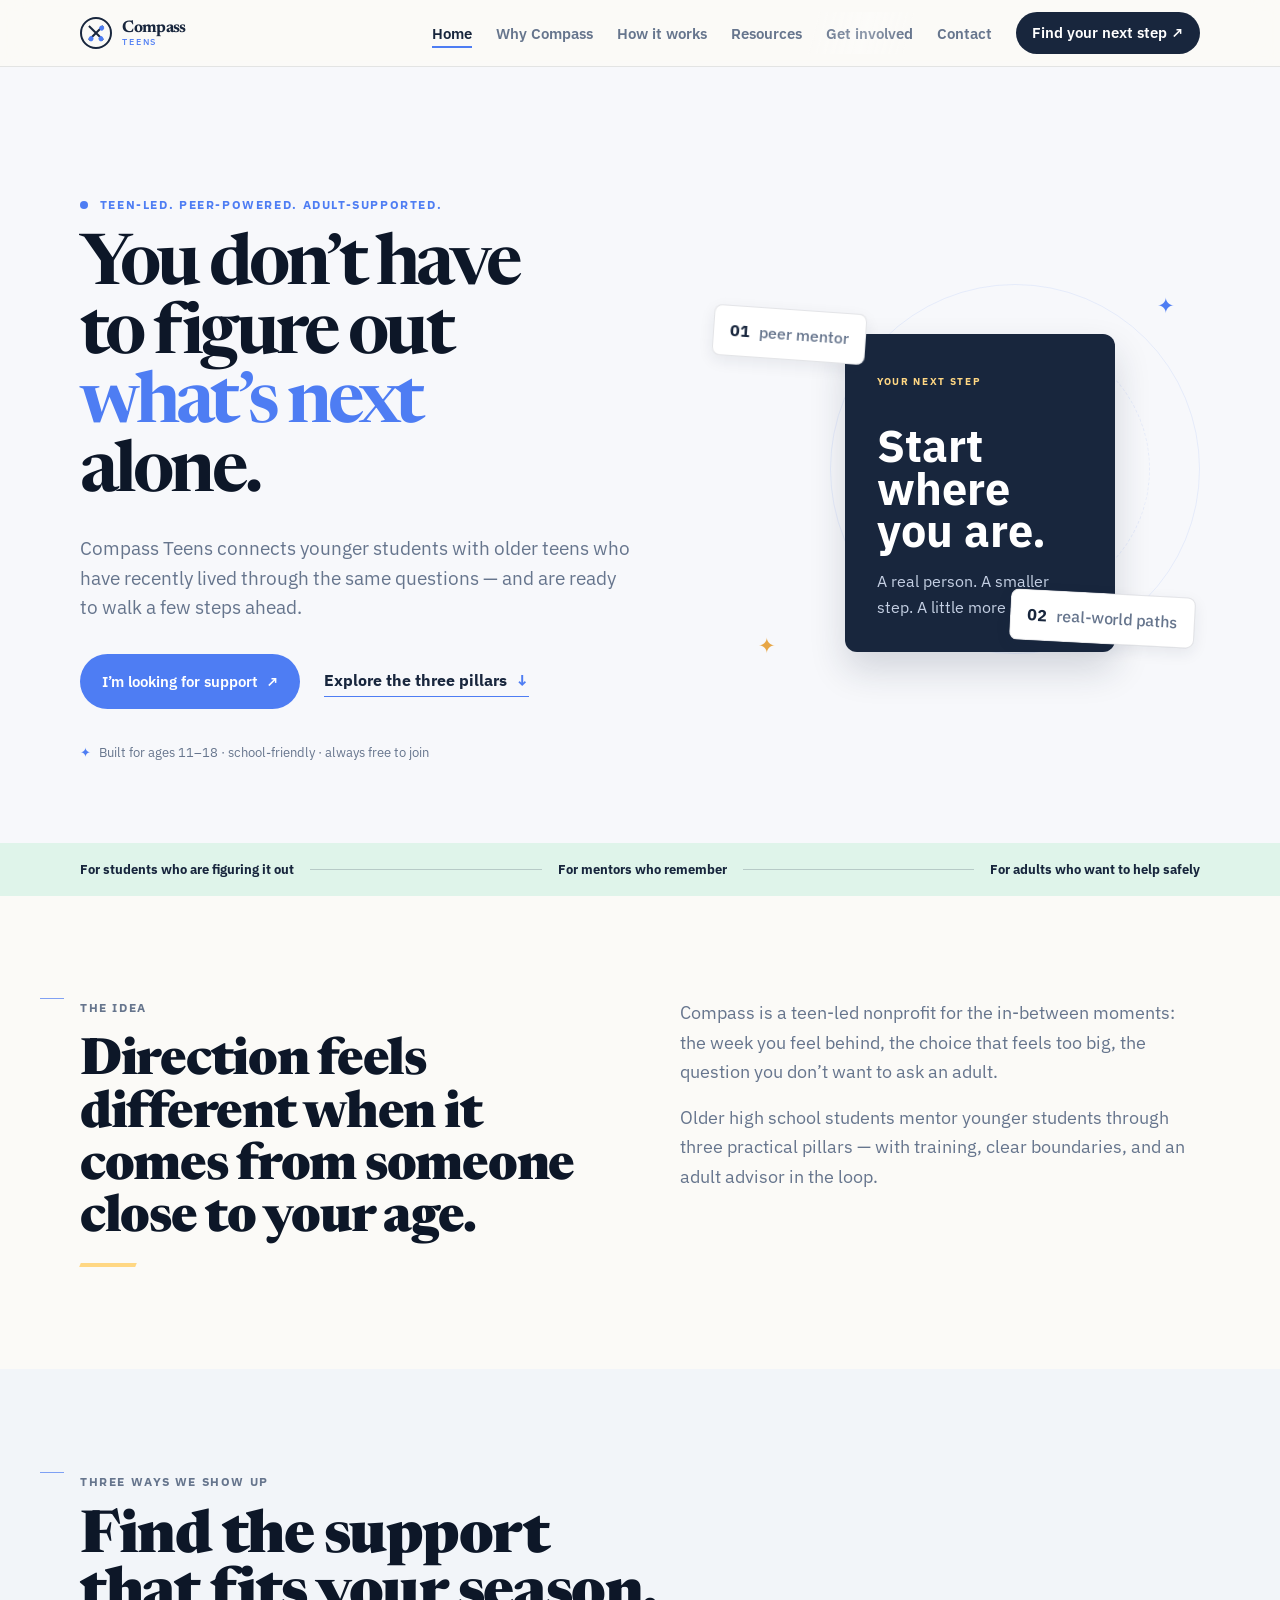
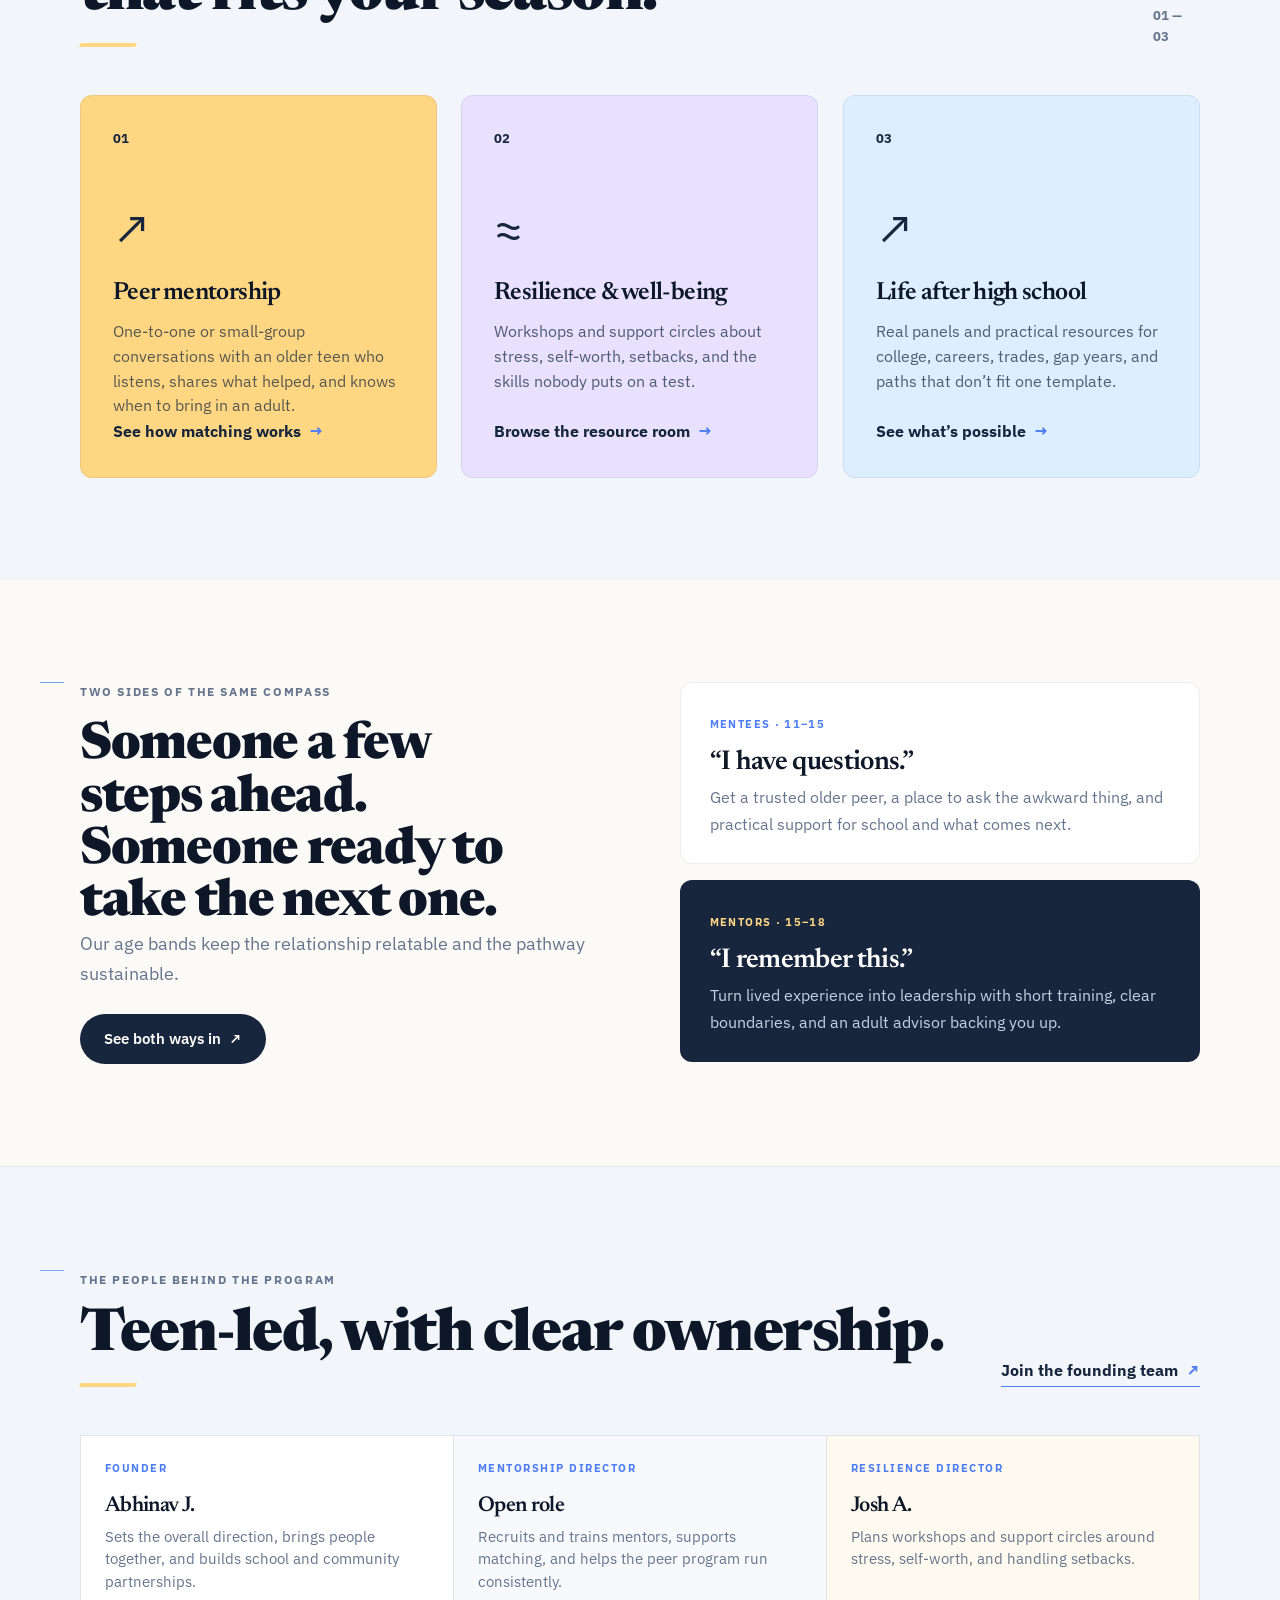
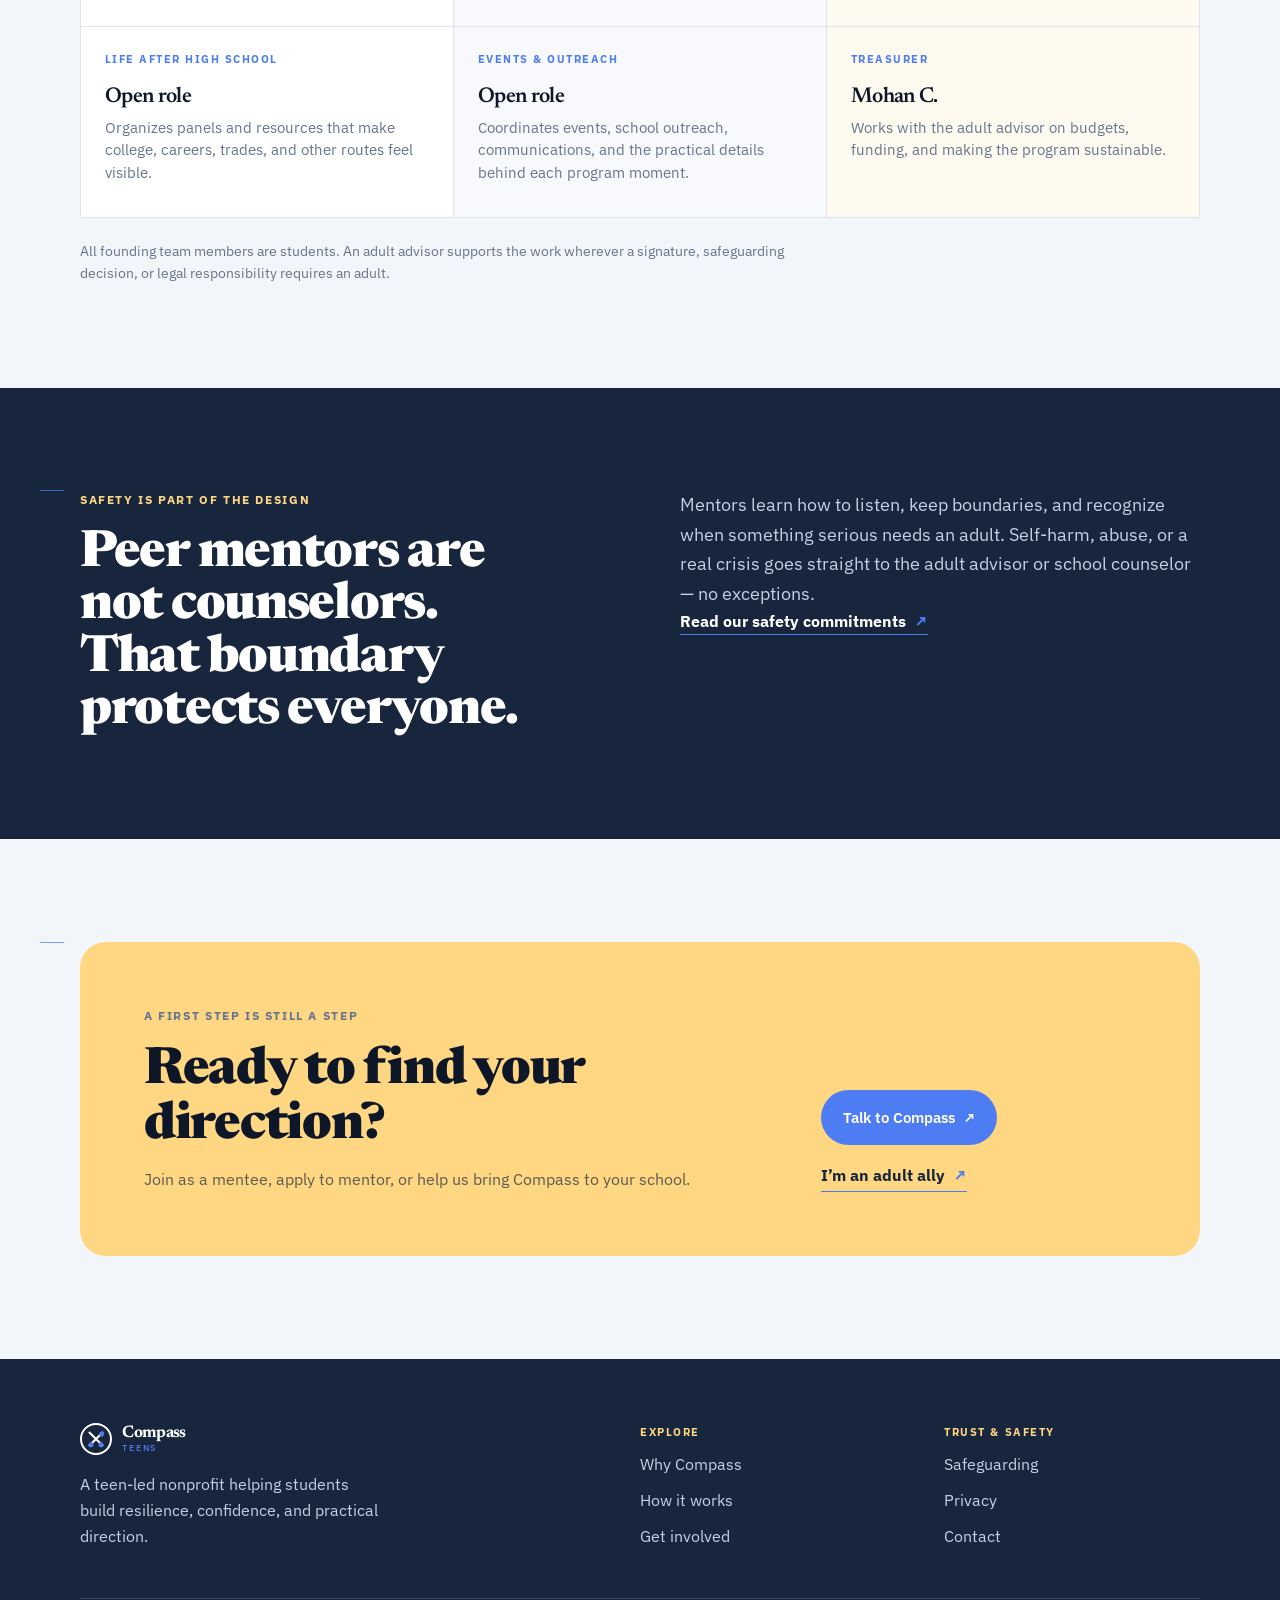
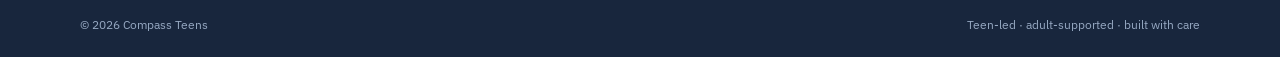
==== index.html @ c657b4f0 "Switch to editorial display typography" ====
<!doctype html>
<html lang="en">
<head>
  <meta charset="UTF-8"><meta name="viewport" content="width=device-width, initial-scale=1">
  <title>Compass Teens — find your next step</title>
  <meta name="description" content="Compass Teens connects younger students with older teen mentors for resilience, well-being, and life-after-high-school direction.">
  <link rel="icon" type="image/svg+xml" href="favicon.svg">
  <link rel="preconnect" href="https://fonts.googleapis.com"><link rel="preconnect" href="https://fonts.gstatic.com" crossorigin>
  <link href="https://fonts.googleapis.com/css2?family=Newsreader:opsz,wght@6..72,400;500;600;700&family=IBM+Plex+Sans:wght@400;500;600&display=swap" rel="stylesheet">
  <link rel="stylesheet" href="css/styles.css"><script>document.documentElement.classList.add('js');</script>
</head>
<body class="compass-site">
  <a class="skip-link" href="#main">Skip to content</a>
  <header class="site-header"><div class="container header-inner">
    <a class="logo compass-logo" href="index.html" aria-label="Compass Teens home"><span class="compass-mark" aria-hidden="true"><span></span><span></span><span></span></span><span>Compass <small>TEENS</small></span></a>
    <button class="nav-toggle" aria-label="Open menu" aria-expanded="false"><span></span><span></span><span></span></button>
    <nav class="site-nav" id="site-navigation" aria-label="Primary navigation"><ul><li><a class="active" aria-current="page" href="index.html">Home</a></li><li><a href="about.html">Why Compass</a></li><li><a href="how-it-works.html">How it works</a></li><li><a href="resources.html">Resources</a></li><li><a href="get-involved.html">Get involved</a></li><li><a href="contact.html">Contact</a></li><li><a class="nav-pill" href="contact.html?type=teen">Find your next step <span aria-hidden="true">↗</span></a></li></ul></nav>
  </div></header>
  <main id="main">
    <section class="compass-hero"><div class="container compass-hero-grid"><div class="hero-copy"><p class="eyebrow"><span class="eyebrow-dot"></span> Teen-led. Peer-powered. Adult-supported.</p><h1>You don’t have to figure out <em>what’s next</em> alone.</h1><p class="hero-lede">Compass Teens connects younger students with older teens who have recently lived through the same questions — and are ready to walk a few steps ahead.</p><div class="hero-actions"><a class="btn btn-compass" href="contact.html?type=teen">I’m looking for support <span>↗</span></a><a class="text-link" href="#programs">Explore the three pillars <span>↓</span></a></div><div class="hero-note"><span class="mini-lock" aria-hidden="true">✦</span> Built for ages 11–18 · school-friendly · always free to join</div></div><div class="compass-visual" aria-label="Compass Teens program overview"><div class="orbit orbit-one"></div><div class="orbit orbit-two"></div><div class="compass-card compass-card-main"><span class="card-kicker">YOUR NEXT STEP</span><strong>Start where<br>you are.</strong><p>A real person. A smaller step. A little more direction.</p><span class="card-arrow">↗</span></div><div class="compass-chip chip-top">01 <span>peer mentor</span></div><div class="compass-chip chip-bottom">02 <span>real-world paths</span></div><div class="visual-spark spark-a">✦</div><div class="visual-spark spark-b">✦</div></div></div></section>
    <section class="trust-strip"><div class="container trust-inner"><span>For students who are figuring it out</span><span class="trust-line"></span><span>For mentors who remember</span><span class="trust-line"></span><span>For adults who want to help safely</span></div></section>
    <section class="section compass-intro"><div class="container intro-grid"><div><p class="eyebrow muted">The idea</p><h2>Direction feels different when it comes from someone close to your age.</h2></div><div><p>Compass is a teen-led nonprofit for the in-between moments: the week you feel behind, the choice that feels too big, the question you don’t want to ask an adult.</p><p>Older high school students mentor younger students through three practical pillars — with training, clear boundaries, and an adult advisor in the loop.</p></div></div></section>
    <section class="section programs-section" id="programs"><div class="container"><div class="section-heading"><div><p class="eyebrow muted">Three ways we show up</p><h2>Find the support that fits your season.</h2></div><span class="section-index">01 — 03</span></div><div class="program-grid"><article class="program-card program-sun"><span class="program-number">01</span><div class="program-icon">↗</div><h3>Peer mentorship</h3><p>One-to-one or small-group conversations with an older teen who listens, shares what helped, and knows when to bring in an adult.</p><a href="how-it-works.html#mentorship">See how matching works <span>→</span></a></article><article class="program-card program-lilac"><span class="program-number">02</span><div class="program-icon">≈</div><h3>Resilience &amp; well-being</h3><p>Workshops and support circles about stress, self-worth, setbacks, and the skills nobody puts on a test.</p><a href="resources.html">Browse the resource room <span>→</span></a></article><article class="program-card program-sky"><span class="program-number">03</span><div class="program-icon">↗</div><h3>Life after high school</h3><p>Real panels and practical resources for college, careers, trades, gap years, and paths that don’t fit one template.</p><a href="how-it-works.html#future">See what’s possible <span>→</span></a></article></div></div></section>
    <section class="section age-section"><div class="container age-grid"><div class="age-copy"><p class="eyebrow muted">Two sides of the same compass</p><h2>Someone a few steps ahead. Someone ready to take the next one.</h2><p>Our age bands keep the relationship relatable and the pathway sustainable.</p><a class="btn btn-dark" href="get-involved.html">See both ways in <span>↗</span></a></div><div class="age-cards"><article class="age-card"><span class="age-label">MENTEES · 11–15</span><h3>“I have questions.”</h3><p>Get a trusted older peer, a place to ask the awkward thing, and practical support for school and what comes next.</p></article><article class="age-card mentor-card"><span class="age-label">MENTORS · 15–18</span><h3>“I remember this.”</h3><p>Turn lived experience into leadership with short training, clear boundaries, and an adult advisor backing you up.</p></article></div></div></section>
    <section class="section team-section" id="team"><div class="container"><div class="section-heading"><div><p class="eyebrow muted">The people behind the program</p><h2>Teen-led, with clear ownership.</h2></div><a class="text-link" href="get-involved.html">Join the founding team <span>↗</span></a></div><div class="team-grid"><article class="team-card"><span class="team-role">FOUNDER</span><h3>Abhinav J.</h3><p>Sets the overall direction, brings people together, and builds school and community partnerships.</p></article><article class="team-card"><span class="team-role">MENTORSHIP DIRECTOR</span><h3>Open role</h3><p>Recruits and trains mentors, supports matching, and helps the peer program run consistently.</p></article><article class="team-card"><span class="team-role">RESILIENCE DIRECTOR</span><h3>Josh A.</h3><p>Plans workshops and support circles around stress, self-worth, and handling setbacks.</p></article><article class="team-card"><span class="team-role">LIFE AFTER HIGH SCHOOL</span><h3>Open role</h3><p>Organizes panels and resources that make college, careers, trades, and other routes feel visible.</p></article><article class="team-card"><span class="team-role">EVENTS &amp; OUTREACH</span><h3>Open role</h3><p>Coordinates events, school outreach, communications, and the practical details behind each program moment.</p></article><article class="team-card"><span class="team-role">TREASURER</span><h3>Mohan C.</h3><p>Works with the adult advisor on budgets, funding, and making the program sustainable.</p></article></div><p class="team-note">All founding team members are students. An adult advisor supports the work wherever a signature, safeguarding decision, or legal responsibility requires an adult.</p></div></section>
    <section class="section safety-section"><div class="container safety-grid"><div><p class="eyebrow">Safety is part of the design</p><h2>Peer mentors are not counselors. That boundary protects everyone.</h2></div><div><p>Mentors learn how to listen, keep boundaries, and recognize when something serious needs an adult. Self-harm, abuse, or a real crisis goes straight to the adult advisor or school counselor — no exceptions.</p><a class="text-link light" href="safeguarding.html">Read our safety commitments <span>↗</span></a></div></div></section>
    <section class="section cta-section"><div class="container cta-card"><div><p class="eyebrow muted">A first step is still a step</p><h2>Ready to find your direction?</h2><p>Join as a mentee, apply to mentor, or help us bring Compass to your school.</p></div><div class="cta-actions"><a class="btn btn-compass" href="contact.html?type=teen">Talk to Compass <span>↗</span></a><a class="text-link" href="contact.html?type=educator">I’m an adult ally <span>↗</span></a></div></div></section>
  </main>
  <footer class="site-footer compass-footer"><div class="container footer-grid"><div><a class="logo compass-logo" href="index.html"><span class="compass-mark" aria-hidden="true"><span></span><span></span><span></span></span><span>Compass <small>TEENS</small></span></a><p class="footer-blurb">A teen-led nonprofit helping students build resilience, confidence, and practical direction.</p></div><div><p class="footer-label">Explore</p><a href="about.html">Why Compass</a><a href="how-it-works.html">How it works</a><a href="get-involved.html">Get involved</a></div><div><p class="footer-label">Trust &amp; safety</p><a href="safeguarding.html">Safeguarding</a><a href="privacy.html">Privacy</a><a href="contact.html">Contact</a></div></div><div class="container footer-bottom"><span>© <span id="year">2026</span> Compass Teens</span><span>Teen-led · adult-supported · built with care</span></div></footer>
  <script src="js/main.js"></script><script src="js/motion.js"></script>
</body></html>
---- css/styles.css ----
:root {
  --ink: #0d1728;
  --ink-2: #142338;
  --paper: #fafaf6;
  --white: #ffffff;
  --line: #dde2e6;
  --line-dark: rgba(255, 255, 255, 0.14);
  --gold: #e9a820;
  --gold-deep: #996a00;
  --blue-slate: #33507a;
  --muted: #55617a;
  --muted-light: #a7b3c7;
  --green: #1e7a46;
  --red-light: #ff9d8a;
  --shadow-soft: 0 18px 42px rgba(13, 23, 40, 0.10);
  --shadow-deep: 0 28px 70px rgba(13, 23, 40, 0.18);
  --font-display: "Newsreader", Georgia, serif;
  --font-body: "IBM Plex Sans", -apple-system, "Segoe UI", sans-serif;
  --font-mono: "IBM Plex Mono", ui-monospace, monospace;
}

* {
  margin: 0;
  padding: 0;
  box-sizing: border-box;
}

html {
  scroll-behavior: smooth;
}

body {
  font-family: var(--font-body);
  color: var(--ink);
  background: var(--paper);
  line-height: 1.65;
  font-size: 1rem;
}

::selection {
  background: var(--gold);
  color: var(--ink);
}

a {
  color: inherit;
}

a:focus-visible,
button:focus-visible,
input:focus-visible,
select:focus-visible,
textarea:focus-visible,
summary:focus-visible {
  outline: 2px solid var(--gold);
  outline-offset: 2px;
}

h1,
h2,
h3 {
  font-family: var(--font-display);
  color: var(--ink);
  font-weight: 800;
  font-stretch: 115%;
  line-height: 1.08;
  letter-spacing: -0.01em;
}

h1 {
  font-size: clamp(2.4rem, 6vw, 3.9rem);
}

h2 {
  font-size: clamp(1.55rem, 3.4vw, 2.15rem);
}

h3 {
  font-size: 1.12rem;
}

p {
  color: var(--muted);
}

.container {
  width: min(1080px, 100% - 2.5rem);
  margin-inline: auto;
}

.section {
  padding: 4rem 0;
}

.band-ink {
  background: var(--ink);
}

.band-ink h2,
.band-ink h3 {
  color: var(--paper);
}

.band-ink p {
  color: var(--muted-light);
}

.label {
  display: block;
  font-family: var(--font-display);
  font-weight: 700;
  font-stretch: 115%;
  font-size: 0.72rem;
  letter-spacing: 0.16em;
  text-transform: uppercase;
  color: var(--gold-deep);
  margin-bottom: 1rem;
}

.band-ink .label {
  color: var(--gold);
}

.btn {
  display: inline-flex;
  align-items: center;
  justify-content: center;
  gap: 0.5rem;
  font-family: var(--font-body);
  font-weight: 600;
  font-size: 0.95rem;
  padding: 0.78rem 1.5rem;
  border-radius: 2px;
  border: 1.5px solid transparent;
  cursor: pointer;
  text-decoration: none;
  transition: background 0.15s ease, color 0.15s ease, border-color 0.15s ease;
}

.btn:hover {
  text-decoration: none;
}

.btn-primary {
  background: var(--gold);
  color: var(--ink);
}

.btn-primary:hover {
  background: #f5b83c;
}

.btn-primary svg {
  width: 16px;
  height: 16px;
}

.btn-outline {
  border-color: var(--ink);
  color: var(--ink);
}

.btn-outline:hover {
  background: var(--ink);
  color: var(--paper);
}

.btn-outline-light {
  border-color: rgba(255, 255, 255, 0.55);
  color: var(--paper);
}

.btn-outline-light:hover {
  background: var(--paper);
  color: var(--ink);
  border-color: var(--paper);
}

.link-arrow {
  display: inline-flex;
  align-items: center;
  gap: 0.45rem;
  font-weight: 600;
  color: var(--ink);
  text-decoration: none;
  border-bottom: 1.5px solid var(--gold);
  padding-bottom: 2px;
}

.link-arrow svg {
  width: 16px;
  height: 16px;
  transition: transform 0.15s ease;
}

.link-arrow:hover {
  color: var(--gold-deep);
}

.link-arrow:hover svg {
  transform: translateX(3px);
}

.band-ink .link-arrow,
.hero .link-arrow {
  color: var(--paper);
  border-bottom-color: var(--gold);
}

.band-ink .link-arrow:hover,
.hero .link-arrow:hover {
  color: var(--gold);
}

.site-header {
  position: sticky;
  top: 0;
  z-index: 50;
  background: var(--ink);
  border-top: 3px solid var(--gold);
}

.header-inner {
  display: flex;
  align-items: center;
  justify-content: space-between;
  gap: 1rem;
  padding: 0.85rem 0;
}

.logo {
  display: flex;
  align-items: center;
  gap: 0.55rem;
  font-family: var(--font-display);
  font-weight: 700;
  font-stretch: 110%;
  font-size: 0.98rem;
  line-height: 1.1;
  color: var(--paper);
  text-decoration: none;
}

.logo small {
  display: block;
  font-family: var(--font-body);
  font-weight: 500;
  font-size: 0.64rem;
  letter-spacing: 0.18em;
  text-transform: uppercase;
  color: var(--muted-light);
}

.logo-mark {
  width: 32px;
  height: 32px;
  flex-shrink: 0;
  background: var(--gold);
  display: grid;
  place-items: center;
  color: var(--ink);
}

.logo-mark svg {
  width: 16px;
  height: 16px;
}

.nav-toggle {
  display: inline-flex;
  flex-direction: column;
  gap: 5px;
  background: none;
  border: none;
  padding: 0.5rem;
  cursor: pointer;
}

.nav-toggle span {
  width: 22px;
  height: 2px;
  background: var(--paper);
  transition: transform 0.2s ease, opacity 0.2s ease;
}

.nav-toggle.open span:nth-child(1) {
  transform: translateY(7px) rotate(45deg);
}

.nav-toggle.open span:nth-child(2) {
  opacity: 0;
}

.nav-toggle.open span:nth-child(3) {
  transform: translateY(-7px) rotate(-45deg);
}

.site-nav {
  display: none;
}

.site-nav.open {
  display: block;
  position: absolute;
  top: 100%;
  left: 0;
  right: 0;
  background: var(--ink);
  border-bottom: 1px solid var(--line-dark);
  padding: 0.5rem 1.25rem 1.25rem;
}

.site-nav.open ul {
  list-style: none;
  display: flex;
  flex-direction: column;
}

.site-nav.open a:not(.btn) {
  display: block;
  padding: 0.75rem 0.25rem;
  font-weight: 500;
  color: var(--paper);
  border-bottom: 1px solid var(--line-dark);
}

.site-nav.open .nav-cta {
  padding-top: 1rem;
}

.hero {
  background: var(--ink);
  padding: 4.25rem 0 4.5rem;
}

.hero h1 {
  color: var(--paper);
  max-width: 720px;
}

.hero h1 em {
  font-style: normal;
  color: var(--gold);
}

.hero-grid {
  display: grid;
  gap: 3rem;
  align-items: center;
}

.hero-sub {
  color: var(--muted-light);
  font-size: 1.1rem;
  margin: 1.4rem 0 2rem;
  max-width: 480px;
}

.hero-actions {
  display: flex;
  flex-wrap: wrap;
  align-items: center;
  gap: 1.25rem 1.75rem;
}

.tracker {
  background: var(--ink-2);
  border: 1px solid var(--line-dark);
  border-top: 3px solid var(--gold);
  padding: 1.5rem 1.5rem 1.25rem;
  max-width: 430px;
}

.tracker-head {
  display: flex;
  justify-content: space-between;
  gap: 1rem;
  align-items: baseline;
  border-bottom: 1px solid var(--line-dark);
  padding-bottom: 0.9rem;
  margin-bottom: 0.4rem;
}

.tracker-title {
  font-family: var(--font-display);
  font-weight: 700;
  font-stretch: 115%;
  font-size: 0.8rem;
  letter-spacing: 0.12em;
  text-transform: uppercase;
  color: var(--gold);
}

.tracker-name {
  font-family: var(--font-body);
  font-weight: 500;
  font-size: 0.82rem;
  color: var(--muted-light);
}

.trow {
  display: flex;
  align-items: flex-start;
  gap: 0.9rem;
  padding: 0.55rem 0;
}

.tbox {
  flex-shrink: 0;
  width: 32px;
  height: 32px;
  border: 1.5px solid rgba(255, 255, 255, 0.35);
  display: grid;
  place-items: center;
  font-family: var(--font-body);
  font-size: 0.78rem;
  font-weight: 600;
  color: var(--muted-light);
}

.tbox.done {
  background: var(--gold);
  border-color: var(--gold);
  color: var(--ink);
}

.tnow {
  border-color: var(--gold);
  color: var(--gold);
}

.tnote {
  font-size: 0.92rem;
  color: var(--paper);
  padding-top: 0.25rem;
}

.tnote small {
  display: block;
  font-size: 0.78rem;
  color: var(--muted-light);
}

.tracker-foot {
  display: flex;
  justify-content: space-between;
  gap: 1rem;
  border-top: 1px solid var(--line-dark);
  margin-top: 0.6rem;
  padding-top: 0.9rem;
  font-family: var(--font-body);
  font-size: 0.7rem;
  letter-spacing: 0.1em;
  text-transform: uppercase;
  color: var(--muted-light);
}

.tracker-foot b {
  color: var(--gold);
  font-weight: 600;
}

.page-hero {
  padding: 4rem 0;
  border-bottom: 1px solid var(--line);
}

.page-hero-inner {
  max-width: 720px;
}

.page-hero h1 {
  font-size: clamp(2.3rem, 5.5vw, 3.4rem);
}

.page-hero p {
  margin-top: 1.1rem;
  font-size: 1.08rem;
  max-width: 580px;
}

.statement {
  font-family: var(--font-display);
  font-size: clamp(1.4rem, 3.2vw, 2rem);
  font-weight: 700;
  font-stretch: 110%;
  line-height: 1.35;
  max-width: 880px;
  color: var(--ink);
}

.statement em {
  font-style: normal;
  background: linear-gradient(transparent 58%, rgba(233, 168, 32, 0.45) 0);
}

.split {
  display: grid;
  gap: 1rem 3.5rem;
  margin-top: 2.5rem;
}

.split > div p + p {
  margin-top: 1rem;
}

.service-row {
  display: grid;
  gap: 0.35rem 1.75rem;
  padding: 1.7rem 0;
  border-top: 1px solid var(--line);
}

.service-row:last-child {
  border-bottom: 1px solid var(--line);
}

h1,
h2,
h3 {
  font-family: var(--font-display);
}

h3 {
  font-family: var(--font-body);
  font-weight: 600;
  font-stretch: normal;
  letter-spacing: 0;
  font-size: 1.1rem;
}

.service-num {
  font-family: var(--font-display);
  font-weight: 800;
  font-stretch: 120%;
  color: var(--gold-deep);
  font-size: 1rem;
}

.service-row p {
  font-size: 0.97rem;
  max-width: 60ch;
}

.dd {
  display: grid;
  gap: 2.5rem;
}

.dd-col ul {
  list-style: none;
  margin-top: 0.9rem;
}

.dd-col li {
  position: relative;
  padding-left: 1.6rem;
  margin: 0.65rem 0;
  font-size: 0.98rem;
  color: var(--paper);
}

.dd-col li::before {
  position: absolute;
  left: 0;
  font-family: var(--font-body);
  font-weight: 600;
}

.dd-do li::before {
  content: "+";
  color: var(--gold);
}

.dd-dont li::before {
  content: "\2013";
  color: var(--red-light);
}

.trail {
  list-style: none;
  max-width: 660px;
  position: relative;
  padding-left: 0.25rem;
}

.trail::before {
  content: "";
  position: absolute;
  left: 22px;
  top: 23px;
  bottom: 46px;
  width: 2px;
  background: var(--line);
}

.rail-fill {
  position: absolute;
  left: 22px;
  top: 23px;
  bottom: 46px;
  width: 2px;
  background: var(--gold);
  transform-origin: top;
}

.trail li {
  display: grid;
  grid-template-columns: 70px 1fr;
  gap: 1.75rem;
  padding: 0 0 2.6rem 0;
  position: relative;
  z-index: 1;
}

.tl-node {
  width: 46px;
  height: 46px;
  display: grid;
  place-items: center;
  font-family: var(--font-display);
  font-weight: 800;
  font-stretch: 115%;
  font-size: 0.95rem;
  background: var(--gold);
  color: var(--ink);
  border: 2px solid var(--gold);
}

.trio {
  display: grid;
  gap: 1.75rem;
}

.trio > div {
  border-top: 2px solid var(--gold);
  padding-top: 1.1rem;
}

.trio h3 {
  font-size: 1.06rem;
  margin-bottom: 0.35rem;
}

.trio p {
  font-size: 0.96rem;
}

.pullquote {
  max-width: 720px;
}

.pullquote blockquote {
  font-family: var(--font-display);
  font-size: clamp(1.25rem, 2.8vw, 1.6rem);
  font-weight: 700;
  font-stretch: 110%;
  line-height: 1.4;
  color: var(--ink);
}

.pullquote cite {
  display: block;
  margin-top: 1.1rem;
  font-style: normal;
  font-family: var(--font-body);
  font-size: 0.78rem;
  letter-spacing: 0.06em;
  color: var(--muted);
}

.proof-row {
  display: grid;
  grid-template-columns: repeat(2, 1fr);
  gap: 2rem 1.5rem;
  margin-top: 2rem;
}

.proof-item {
  border-top: 1px solid var(--line);
  padding-top: 1rem;
}

.proof-item strong {
  display: block;
  font-family: var(--font-display);
  font-size: 2rem;
  font-weight: 800;
  font-stretch: 115%;
  color: var(--ink);
  line-height: 1.1;
}

.proof-item span {
  font-size: 0.88rem;
  color: var(--muted);
}

.cta-band {
  background: var(--gold);
  padding: 4rem 0;
}

.cta-band .hero-actions {
  justify-content: flex-start;
}

.cta-band h2 {
  max-width: none;
  font-size: clamp(1.7rem, 4vw, 2.6rem);
}

.cta-band p {
  color: rgba(13, 23, 40, 0.78);
  max-width: 480px;
  margin: 0.9rem 0 1.75rem;
}

.cta-band .btn-dark {
  background: var(--ink);
  color: var(--paper);
}

.cta-band .btn-dark:hover {
  background: #1d3050;
}

.post-list {
  list-style: none;
}

.post-row {
  display: grid;
  gap: 0.2rem 1.75rem;
  padding: 1.5rem 1.25rem;
  margin-inline: -1.25rem;
  border-top: 1px solid var(--line);
  transition: transform 0.18s ease, box-shadow 0.18s ease, background 0.18s ease;
}

.post-row:last-child {
  border-bottom: 1px solid var(--line);
}

@media (hover: hover) and (prefers-reduced-motion: no-preference) {
  .post-row:hover {
    background: var(--white);
    transform: translateY(-2px);
    box-shadow: 0 12px 28px rgba(13, 23, 40, 0.09);
  }
}

.post-date {
  font-family: var(--font-body);
  font-size: 0.76rem;
  color: var(--muted);
  padding-top: 0.4rem;
  letter-spacing: 0.04em;
}

.post-title {
  font-family: var(--font-display);
  font-weight: 700;
  font-stretch: 112%;
  font-size: 1.18rem;
  letter-spacing: -0.005em;
}

.post-title a {
  color: var(--ink);
  text-decoration: none;
}

.post-title a:hover {
  color: var(--gold-deep);
  text-decoration: underline;
  text-underline-offset: 3px;
}

.post-blurb {
  font-size: 0.96rem;
  margin-top: 0.2rem;
  max-width: 62ch;
}

.post-meta {
  font-family: var(--font-body);
  font-size: 0.73rem;
  letter-spacing: 0.08em;
  text-transform: uppercase;
  color: var(--muted);
  margin-top: 0.45rem;
}

.tag-gold {
  color: var(--gold-deep);
}

.tag-blue {
  color: var(--blue-slate);
}

.tag-green {
  color: var(--green);
}

.path-row {
  display: grid;
  gap: 1rem;
  padding: 2.25rem 0;
  border-top: 1px solid var(--line);
}

.path-row:last-of-type {
  border-bottom: 1px solid var(--line);
}

.path-row.featured {
  border-left: 4px solid var(--gold);
  padding-left: 1.5rem;
}

.path-row h3 {
  display: flex;
  flex-wrap: wrap;
  align-items: baseline;
  gap: 0.75rem;
  font-size: 1.3rem;
}

.path-badge {
  font-family: var(--font-body);
  font-size: 0.68rem;
  font-weight: 600;
  letter-spacing: 0.14em;
  text-transform: uppercase;
  color: var(--gold-deep);
  border: 1px solid var(--gold-deep);
  padding: 0.18rem 0.6rem;
}

.path-row ul {
  list-style: none;
  margin: 0.6rem 0 0.25rem;
}

.path-row ul li {
  position: relative;
  padding-left: 1.4rem;
  margin: 0.35rem 0;
  font-size: 0.95rem;
  color: var(--ink);
}

.path-row ul li::before {
  content: "+";
  position: absolute;
  left: 0;
  color: var(--gold-deep);
  font-weight: 700;
}

.tier {
  display: grid;
  gap: 0.15rem 1.75rem;
  padding: 1.15rem 0;
  border-top: 1px solid var(--line);
}

.tier:last-of-type {
  border-bottom: 1px solid var(--line);
}

.band-ink .tier,
.band-ink .tier:last-of-type {
  border-color: var(--line-dark);
}

.tier strong {
  font-family: var(--font-display);
  font-weight: 800;
  font-stretch: 115%;
  color: var(--gold-deep);
  font-size: 1.25rem;
  white-space: nowrap;
}

.band-ink .tier strong {
  color: var(--gold);
}

.tier p {
  font-size: 0.97rem;
}

.amounts {
  display: flex;
  flex-wrap: wrap;
  gap: 0.7rem;
  margin-top: 1.75rem;
}

input,
textarea,
select {
  font-family: var(--font-body);
  font-size: 0.98rem;
  color: var(--ink);
  background: var(--white);
  border: 1.5px solid var(--line);
  border-radius: 2px;
  padding: 0.68rem 0.9rem;
  width: 100%;
  transition: border-color 0.15s ease;
}

input:focus,
textarea:focus,
select:focus {
  outline: none;
  border-color: var(--gold-deep);
  outline: 2px solid rgba(233, 168, 32, 0.4);
  outline-offset: 0;
}

textarea {
  resize: vertical;
  min-height: 130px;
}

.field {
  margin-bottom: 1.1rem;
}

.field label {
  display: block;
  font-weight: 600;
  font-size: 0.9rem;
  margin-bottom: 0.35rem;
}

.field .optional {
  font-weight: 400;
  color: var(--muted);
  font-size: 0.82rem;
}

.inline-form {
  display: flex;
  flex-wrap: wrap;
  gap: 0.7rem;
}

.inline-form input {
  flex: 1 1 250px;
  max-width: 330px;
}

.form-success {
  display: none;
  background: rgba(30, 122, 70, 0.08);
  border: 1px solid var(--green);
  color: var(--green);
  border-radius: 2px;
  padding: 0.8rem 1rem;
  font-weight: 600;
  font-size: 0.93rem;
  margin-top: 1rem;
}

.form-success.show {
  display: block;
}

.faq {
  max-width: 700px;
}

.faq details {
  border-bottom: 1px solid var(--line);
  padding: 1.05rem 0.25rem;
}

.faq summary {
  font-family: var(--font-body);
  font-weight: 600;
  cursor: pointer;
  list-style: none;
  position: relative;
  padding-right: 2rem;
}

.faq summary::-webkit-details-marker {
  display: none;
}

.faq summary::after {
  content: "+";
  position: absolute;
  right: 0.25rem;
  top: 50%;
  transform: translateY(-52%);
  color: var(--gold-deep);
  font-weight: 700;
  font-size: 1.2rem;
}

.faq details[open] summary::after {
  content: "\2013";
}

.faq details p {
  margin-top: 0.6rem;
  font-size: 0.96rem;
}

.contact-layout {
  display: grid;
  gap: 3rem;
  align-items: start;
}

.info-item {
  padding: 1.3rem 0;
  border-top: 1px solid var(--line);
}

.info-item:first-child {
  border-top: none;
  padding-top: 0;
}

.info-item h3 {
  font-size: 1.02rem;
  margin-bottom: 0.2rem;
}

.info-item p {
  font-size: 0.95rem;
}

.social-text {
  list-style: none;
  display: flex;
  flex-wrap: wrap;
  gap: 0.4rem 1.1rem;
  margin-top: 0.5rem;
  font-size: 0.95rem;
}

.social-text a {
  color: var(--blue-slate);
  text-decoration: none;
  border-bottom: 1px solid var(--gold);
}

.form-card {
  border: 1px solid var(--line);
  background: var(--white);
  padding: 2rem 1.75rem;
}

.form-note {
  font-size: 0.82rem;
  color: var(--muted);
  margin-top: 1.25rem;
}

.site-footer {
  background: var(--ink);
  padding: 3rem 0 2rem;
}

.footer-brand {
  max-width: 480px;
}

.footer-brand p {
  color: var(--muted-light);
  font-size: 0.93rem;
  margin-top: 0.9rem;
}

.footer-links {
  list-style: none;
  display: flex;
  flex-wrap: wrap;
  gap: 0.4rem 1.6rem;
  padding: 1.4rem 0;
  margin-top: 1.75rem;
  border-top: 1px solid var(--line-dark);
  font-size: 0.92rem;
}

.footer-links a {
  color: var(--muted-light);
  text-decoration: none;
}

.footer-links a:hover {
  color: var(--gold);
}

.footer-meta {
  display: flex;
  flex-wrap: wrap;
  justify-content: space-between;
  gap: 0.5rem 2rem;
  font-family: var(--font-body);
  font-size: 0.72rem;
  letter-spacing: 0.06em;
  color: var(--muted-light);
}

.vh {
  position: absolute;
  left: -9999px;
}

@media (min-width: 640px) {
  .service-row {
    grid-template-columns: 44px 250px 1fr;
  }

  .post-row {
    grid-template-columns: 110px 1fr;
  }

  .tier {
    grid-template-columns: 110px 1fr;
    align-items: baseline;
  }

  .form-cols.cols-2 {
    grid-template-columns: 1fr 1fr;
  }

  .proof-row {
    grid-template-columns: repeat(4, 1fr);
  }
}

@media (min-width: 760px) {
  .dd {
    grid-template-columns: 1fr 1fr;
  }

  .trio {
    grid-template-columns: repeat(3, 1fr);
    gap: 2.5rem;
  }
}

@media (min-width: 900px) {
  .section {
    padding: 5rem 0;
  }

  .site-nav {
    display: block;
  }

  .site-nav ul {
    list-style: none;
    display: flex;
    align-items: center;
    gap: 1.5rem;
  }

  .site-nav a:not(.btn) {
    font-weight: 500;
    font-size: 0.92rem;
    color: var(--muted-light);
    text-decoration: none;
    padding-bottom: 3px;
    border-bottom: 2px solid transparent;
  }

  .site-nav a:not(.btn):hover {
    color: var(--paper);
  }

  .site-nav a.active:not(.btn) {
    color: var(--gold);
    border-bottom-color: var(--gold);
  }

  .nav-cta {
    display: contents;
  }

  .nav-toggle {
    display: none;
  }

  .hero {
    padding: 5.5rem 0;
  }

  .hero-grid {
    grid-template-columns: 1.15fr 0.85fr;
    gap: 4.5rem;
  }

  .split {
    grid-template-columns: 1fr 1.35fr;
    margin-top: 3.25rem;
  }

  .path-row {
    grid-template-columns: 1fr auto;
    align-items: center;
    gap: 2.5rem;
  }

  .path-action {
    justify-self: end;
  }

  .contact-layout {
    grid-template-columns: 1fr 1.3fr;
    gap: 4.5rem;
  }
}

@media (prefers-reduced-motion: no-preference) {
  .js .tracker:not(.played) .tbox.done,
  .js .tracker:not(.played) .tbox.tnow {
    background: transparent;
    border-color: rgba(255, 255, 255, 0.3);
    color: var(--muted-light);
  }

  .js .tracker:not(.played) .tnote {
    opacity: 0.15;
  }

  .js .tracker:not(.played) .tracker-foot b {
    color: var(--muted-light);
  }

  .js .tracker.playing .trow.lit .tbox {
    animation: pop-in 0.5s cubic-bezier(0.34, 1.6, 0.64, 1) both;
  }

  .js .tracker.playing .trow.lit .tbox.done,
  .js .tracker.playing .trow.lit .tbox.tnow {
    background: transparent;
    border-color: rgba(255, 255, 255, 0.35);
    color: var(--muted-light);
    animation: fill-in 0.5s cubic-bezier(0.34, 1.6, 0.64, 1) both;
  }

  .js .tracker.playing .trow.lit .tbox.done {
    background: var(--gold);
    border-color: var(--gold);
    color: var(--ink);
  }

  .js .tracker.playing .trow.lit .tbox.tnow {
    background: transparent;
    border-color: var(--gold);
    color: var(--gold);
  }

  .js .tracker.playing .trow.lit .tnote {
    opacity: 1;
    transition: opacity 0.45s ease 0.12s;
  }

  .js .rail-fill {
    transform: scaleY(0);
  }

  .js .tl-node {
    background: var(--paper);
    border-color: var(--line);
    color: var(--muted);
  }

  .js .tl-node.hit {
    background: var(--gold);
    border-color: var(--gold);
    color: var(--ink);
    animation: pop-in 0.45s cubic-bezier(0.34, 1.6, 0.64, 1) both;
  }

  .js [data-reveal] {
    opacity: 0;
    transform: perspective(900px) translateY(26px) rotateY(-14deg) rotate(2.5deg);
    transition: opacity 0.7s ease, transform 0.85s cubic-bezier(0.22, 1, 0.36, 1);
    will-change: transform, opacity;
  }

  .js [data-reveal="right"] {
    transform: perspective(900px) translateY(26px) rotateY(14deg) rotate(-2.5deg);
  }

  .js [data-reveal].inview {
    opacity: 1;
    transform: perspective(900px) translateY(0) rotateY(0deg) rotate(-1deg);
  }

  .js .door {
    transition: transform 0.18s ease-out, opacity 0.25s ease, box-shadow 0.25s ease;
    will-change: transform;
  }

  .js .form-success.show {
    animation: rise 0.35s ease both;
  }

  .form-success .ck {
    stroke-dasharray: 24;
    stroke-dashoffset: 24;
  }

  .form-success.show .ck {
    animation: draw 0.45s ease 0.2s forwards;
  }
}

@keyframes pop-in {
  from {
    transform: scale(0.55);
  }
  to {
    transform: scale(1);
  }
}

@keyframes fill-in {
  0% {
    background: transparent;
    color: var(--muted-light);
  }
  100% {
    background: var(--gold);
    color: var(--ink);
  }
}

@keyframes rise {
  from {
    opacity: 0;
    transform: translateY(6px);
  }
  to {
    opacity: 1;
    transform: translateY(0);
  }
}

@keyframes draw {
  to {
    stroke-dashoffset: 0;
  }
}

@keyframes blink {
  50% {
    opacity: 0;
  }
}

.evidence-row {
  display: grid;
  gap: 2rem 3rem;
  padding: 2.75rem 0;
  border-top: 1px solid var(--line);
  align-items: center;
}

.evidence-row:first-of-type {
  border-top: none;
  padding-top: 0.5rem;
}

.prop {
  justify-self: start;
}

.evidence-row.flip .prop {
  order: 2;
  justify-self: end;
}

.prop-card {
  background: #fffdf4;
  border: 1px solid #e8e2d2;
  width: min(320px, 100%);
  min-height: 220px;
  padding: 1.5rem 1.5rem 1.5rem 3.25rem;
  position: relative;
  box-shadow: 14px 18px 34px rgba(13, 23, 40, 0.12);
  background-image: repeating-linear-gradient(
    transparent 0,
    transparent 30px,
    #dde5ee 30px,
    #dde5ee 31px
  );
  background-position: 0 14px;
}

.prop-card::before {
  content: "";
  position: absolute;
  left: 2.25rem;
  top: 0;
  bottom: 0;
  width: 2px;
  background: rgba(214, 102, 89, 0.55);
}

.scrib {
  height: 7px;
  background: #c9d3de;
  margin: 22px 0;
  max-width: 240px;
}

.circled {
  display: inline-block;
  border: 2px solid var(--gold-deep);
  border-radius: 50%;
  padding: 0 0.5rem;
  font-weight: 600;
  color: var(--ink);
  line-height: 1.5;
}

.prop-label {
  font-family: var(--font-body);
  font-size: 0.68rem;
  font-weight: 600;
  letter-spacing: 0.16em;
  text-transform: uppercase;
  color: var(--muted);
  margin-bottom: 0.9rem;
}

.phone {
  width: min(250px, 100%);
  background: var(--ink);
  border-radius: 26px;
  padding: 16px 13px 20px;
  box-shadow: 14px 18px 34px rgba(13, 23, 40, 0.16);
}

.notch {
  width: 74px;
  height: 5px;
  border-radius: 3px;
  background: #2c3c56;
  margin: 0 auto 14px;
}

.msg {
  max-width: 86%;
  padding: 0.5rem 0.8rem;
  border-radius: 14px;
  font-size: 0.85rem;
  line-height: 1.45;
  margin: 0.4rem 0;
  color: var(--paper);
}

.m-in {
  background: #233450;
  border-bottom-left-radius: 4px;
}

.m-out {
  background: var(--gold);
  color: var(--ink);
  margin-left: auto;
  border-bottom-right-radius: 4px;
}

.laptop {
  width: min(350px, 100%);
}

.screen {
  background: var(--ink-2);
  border: 2px solid #26364f;
  padding: 1.1rem 1.2rem;
  height: 185px;
  font-family: var(--font-body);
  font-size: 0.76rem;
  line-height: 2;
  color: #b7c9e4;
  overflow: hidden;
}

.screen .ok {
  color: var(--gold);
}

.screen .caret {
  display: inline-block;
  width: 8px;
  height: 15px;
  background: var(--gold);
  vertical-align: -2px;
  animation: blink 1.1s steps(1) infinite;
}

.base {
  height: 13px;
  background: #1d2b42;
  border-radius: 0 0 12px 12px;
  margin: 0 -18px;
}

.doors {
  display: grid;
  gap: 1.5rem;
}

.door {
  border: 1px solid var(--line);
  background: var(--white);
  padding: 2rem 1.85rem;
}

.door-hot {
  border-top: 4px solid var(--gold);
  box-shadow: 0 14px 34px rgba(13, 23, 40, 0.07);
}

.door:hover {
  box-shadow: 0 18px 44px rgba(13, 23, 40, 0.11);
}

@media (min-width: 760px) {
  .doors {
    grid-template-columns: 1fr 1fr;
    gap: 2rem;
  }
}

.btn {
  will-change: transform;
}

.tracker {
  position: relative;
  isolation: isolate;
  box-shadow: 14px 14px 0 rgba(13, 23, 40, 0.18);
}

@media (min-width: 900px) {
  .plx[data-plx] {
    rotate: -1.5deg;
    margin-bottom: -2.5rem;
  }
}

.tracker::after {
  content: "";
  position: absolute;
  inset: 0;
  background: radial-gradient(
    320px circle at var(--gx, 30%) var(--gy, -20%),
    rgba(255, 255, 255, 0.14),
    transparent 60%
  );
  opacity: 0;
  transition: opacity 0.35s ease;
  pointer-events: none;
  z-index: 2;
}

.tracker:hover::after {
  opacity: 1;
}

.hero,
.band-ink,
.site-footer {
  position: relative;
}

.hero::after,
.band-ink::after,
.site-footer::after {
  content: "";
  position: absolute;
  inset: 0;
  pointer-events: none;
  opacity: 0;
  transition: opacity 0.4s ease;
  background: radial-gradient(
    560px circle at var(--sx, 50%) var(--sy, -30%),
    rgba(233, 168, 32, 0.09),
    transparent 62%
  );
}

.hero:hover::after,
.band-ink:hover::after,
.site-footer:hover::after {
  opacity: 1;
}

.deco {
  position: absolute;
  display: none;
  pointer-events: none;
  border: 1px solid rgba(255, 255, 255, 0.12);
}

.deco.d1 {
  width: 120px;
  height: 120px;
  top: 12%;
  right: 5%;
  transform: rotate(10deg);
}

.deco.d2 {
  width: 64px;
  height: 64px;
  bottom: 16%;
  left: 3%;
  border-color: rgba(233, 168, 32, 0.32);
  transform: rotate(-9deg);
}

@media (min-width: 900px) {
  .deco {
    display: block;
  }
}

.plx {
  will-change: transform;
}

.proof-item strong {
  display: inline-flex;
  align-items: flex-start;
  line-height: 1.05;
  font-variant-numeric: tabular-nums;
}

.dg {
  display: inline-block;
  height: 1em;
  overflow: hidden;
  line-height: 1;
}

.stk {
  display: block;
  transition: transform 1.35s cubic-bezier(0.16, 1, 0.3, 1);
}

.stk i {
  display: block;
  height: 1em;
  line-height: 1;
  font-style: normal;
}

@media (prefers-reduced-motion: no-preference) {
  .js body > section {
    opacity: 0;
    transform: perspective(1400px) rotateX(4deg) translateY(30px);
    transform-origin: top center;
    transition: opacity 0.8s ease, transform 1s cubic-bezier(0.22, 1, 0.36, 1);
  }

  .js body > section.revealed {
    opacity: 1;
    transform: none;
  }
}


.band-ink .service-row,
.band-ink .service-row:last-child {
  border-color: var(--line-dark);
}

.band-ink .service-num {
  color: var(--gold);
}

/* Final UI refinement overrides */
body { overflow-x: hidden; }
.container { width: min(1120px, 100% - 2.5rem); }
.section { padding: clamp(4rem, 8vw, 6.5rem) 0; }
section[id] { scroll-margin-top: 5.5rem; }
.btn { border-radius: 999px; box-shadow: 0 5px 0 rgba(13,23,40,.12); transition: background .2s ease, color .2s ease, border-color .2s ease, transform .2s ease, box-shadow .2s ease; }
.btn:hover { transform: translateY(-2px); box-shadow: 0 8px 0 rgba(13,23,40,.12); }
.btn-lg { padding: .95rem 1.7rem; font-size: 1rem; }
.hero { padding: clamp(4.5rem, 10vw, 7.5rem) 0 clamp(4.75rem, 10vw, 7rem); overflow: hidden; }
.tracker { box-shadow: var(--shadow-deep), 14px 14px 0 rgba(13,23,40,.18); }
.page-hero { padding: clamp(4.25rem, 9vw, 6.5rem) 0; background: linear-gradient(135deg,#f4f5ef 0%,var(--paper) 62%,#f1ead7 100%); position: relative; overflow: hidden; }
.page-hero::after { content:""; position:absolute; width:280px; height:280px; right:-110px; top:-120px; border:1px solid rgba(233,168,32,.32); border-radius:50%; box-shadow:0 0 0 26px rgba(233,168,32,.06),0 0 0 52px rgba(233,168,32,.04); }
.split > h2 { max-width: 18ch; }
.service-row { transition: padding-left .2s ease, background .2s ease; }
.service-row:hover { padding-left: .75rem; background: rgba(233,168,32,.06); }
.form-card { box-shadow: var(--shadow-soft); border-radius: 18px; }
.form-grid { display:grid; gap:.1rem 1rem; }
.form-cols { display:grid; gap:0 1rem; }
.door { border-radius:18px; box-shadow:0 10px 26px rgba(13,23,40,.05); }
@media (min-width:640px) { .form-cols.cols-2 { grid-template-columns:1fr 1fr; } }

/* Content stays readable even when animation APIs are unavailable. */
.js body > section { opacity: 1; transform: none; }

/* Compass Teens visual system */
.compass-site {
  --compass-ink: #18263d;
  --compass-blue: #4e7df3;
  --compass-mint: #dff4ea;
  --compass-sun: #ffd783;
  --compass-lilac: #e8e1ff;
  --compass-sky: #dceeff;
  --compass-paper: #fbfaf7;
  --compass-muted: #66758d;
  font-family: var(--font-body);
  color: var(--compass-ink);
  background: var(--compass-paper);
}
.compass-site h1,.compass-site h2,.compass-site h3 { font-family:var(--font-display); letter-spacing:-.025em; }
.compass-site h1 { font-weight:650; }
.compass-site .site-header { background: rgba(251,250,247,.9); border-top: 0; border-bottom: 1px solid rgba(24,38,61,.1); backdrop-filter: blur(16px); }
.compass-site .site-header .logo { color: var(--compass-ink); }
.compass-site .header-inner { padding: 1.05rem 0; }
.compass-site .compass-logo { color: var(--compass-ink); gap:.65rem; font-size:1.05rem; letter-spacing:-.04em; }
.compass-site .compass-logo small { color:var(--compass-blue); letter-spacing:.2em; font-size:.55rem; }
.compass-mark { width:32px; height:32px; display:grid; place-items:center; border:2px solid var(--compass-ink); border-radius:50%; position:relative; transform:rotate(45deg); }
.compass-mark::before,.compass-mark::after { content:""; position:absolute; background:var(--compass-ink); }
.compass-mark::before { width:2px; height:20px; }.compass-mark::after { width:20px; height:2px; }
.compass-mark span { position:absolute; width:5px; height:5px; border-radius:50%; background:var(--compass-blue); z-index:1; }
.compass-mark span:nth-child(1){top:4px}.compass-mark span:nth-child(2){right:4px}.compass-mark span:nth-child(3){bottom:4px}
.compass-site .site-nav a:not(.btn) { color:var(--compass-muted); font-weight:600; }
.compass-site .site-nav a:not(.btn):hover,.compass-site .site-nav a.active:not(.btn) { color:var(--compass-ink); border-bottom-color:var(--compass-blue); }
.compass-site .nav-pill { padding:.7rem 1rem!important; border-radius:999px; color:#fff!important; background:var(--compass-ink); border:0!important; }
.compass-site .nav-pill:hover { background:var(--compass-blue)!important; }
.compass-site .compass-hero { background:var(--compass-paper); padding:clamp(5rem,10vw,8rem) 0 6rem; overflow:hidden; }
.compass-hero-grid { display:grid; grid-template-columns:1.05fr .95fr; gap:5rem; align-items:center; }
.eyebrow { text-transform:uppercase; letter-spacing:.14em; font-size:.72rem; font-weight:700; color:var(--compass-blue); margin-bottom:1.2rem; }
.eyebrow.muted { color:var(--compass-muted); }.eyebrow-dot { display:inline-block; width:8px; height:8px; background:var(--compass-blue); border-radius:50%; margin-right:.45rem; }
.compass-site .hero-copy h1 { font-size:clamp(3.3rem,7vw,6.2rem); line-height:.98; max-width:10ch; }
.compass-site .hero-copy h1 em { font-style:normal; color:var(--compass-blue); }
.hero-lede { max-width:35rem; font-size:1.18rem; line-height:1.55; color:var(--compass-muted); margin:1.6rem 0 2rem; }
.hero-actions,.cta-actions { display:flex; flex-wrap:wrap; align-items:center; gap:1rem 1.5rem; }
.btn-compass { background:var(--compass-blue); color:#fff; border:0; border-radius:999px; padding:.95rem 1.35rem; box-shadow:none; }
.btn-compass:hover { background:#3c68db; box-shadow:0 10px 20px rgba(78,125,243,.25); }
.btn-dark { background:var(--compass-ink); color:#fff; border:0; box-shadow:none; }
.text-link { color:var(--compass-ink); text-decoration:none; font-weight:700; border-bottom:1px solid var(--compass-blue); padding-bottom:3px; }
.text-link span { color:var(--compass-blue); margin-left:.25rem; }.text-link.light { color:#fff; }
.hero-note { margin-top:2rem; font-size:.8rem; color:var(--compass-muted); }.mini-lock { color:var(--compass-blue); margin-right:.3rem; }
.compass-visual { position:relative; min-height:410px; }.orbit { position:absolute; border:1px solid rgba(78,125,243,.22); border-radius:50%; }.orbit-one{width:370px;height:370px;right:0;top:10px}.orbit-two{width:270px;height:270px;right:50px;top:60px;border-style:dashed}
.compass-card { position:absolute; z-index:2; border-radius:24px; }.compass-card-main { background:var(--compass-ink); color:#fff; width:270px; min-height:290px; padding:2rem; right:85px; top:60px; box-shadow:20px 24px 0 var(--compass-sun); transform:rotate(-5deg); }.card-kicker,.card-kicker{font-size:.65rem;letter-spacing:.16em;color:var(--compass-sun);font-weight:700}.compass-card-main strong{display:block;font-size:2.8rem;line-height:.95;margin:2rem 0 1rem}.compass-card-main p{color:#c5d0e4}.card-arrow{position:absolute;right:1.5rem;bottom:1.2rem;font-size:2rem;color:var(--compass-sun)}
.compass-chip { position:absolute; z-index:3; background:#fff; border:1px solid rgba(24,38,61,.12); border-radius:999px; padding:.7rem 1rem; font-weight:700; box-shadow:0 10px 30px rgba(24,38,61,.1); }.compass-chip span{font-weight:500;color:var(--compass-muted);margin-left:.3rem}.chip-top{top:35px;left:15px;transform:rotate(4deg)}.chip-bottom{bottom:40px;right:5px;transform:rotate(3deg)}.visual-spark{position:absolute;color:var(--compass-blue);font-size:1.3rem}.spark-a{top:15px;right:25px}.spark-b{bottom:20px;left:60px;color:#e7a645}
.trust-strip { background:var(--compass-mint); padding:1rem 0; color:var(--compass-ink); font-size:.8rem; font-weight:700; }.trust-inner{display:flex;align-items:center;justify-content:space-between;gap:1rem}.trust-line{height:1px;background:rgba(24,38,61,.2);flex:1}
.compass-site .section { padding:clamp(4rem,8vw,7rem) 0; }.intro-grid,.age-grid,.safety-grid{display:grid;grid-template-columns:1fr 1fr;gap:5rem;align-items:start}.compass-site .intro-grid h2,.compass-site .section-heading h2,.compass-site .age-copy h2,.compass-site .safety-section h2{font-size:clamp(2.2rem,4vw,4rem);line-height:1.02}.intro-grid p:not(.eyebrow),.age-copy>p:not(.eyebrow),.safety-grid p:not(.eyebrow){font-size:1.12rem;line-height:1.65;color:var(--compass-muted)}.intro-grid p+p{margin-top:1rem}
.programs-section{background:#f2f1ed}.section-heading{display:flex;justify-content:space-between;gap:2rem;align-items:end;margin-bottom:2.5rem}.section-index{font-weight:700;color:var(--compass-muted);font-size:.8rem}.program-grid{display:grid;grid-template-columns:repeat(3,1fr);gap:1.2rem}.program-card{min-height:360px;padding:2rem;border-radius:22px;display:flex;flex-direction:column;position:relative}.program-sun{background:var(--compass-sun)}.program-lilac{background:var(--compass-lilac)}.program-sky{background:var(--compass-sky)}.program-number{font-weight:700;font-size:.8rem}.program-icon{font-size:3rem;margin:2.5rem 0 .8rem}.program-card h3{font-size:1.55rem;margin-bottom:.7rem}.program-card p{color:rgba(24,38,61,.72);line-height:1.55}.program-card a{margin-top:auto;color:var(--compass-ink);font-weight:700;text-decoration:none}.program-card a span{color:var(--compass-blue);margin-left:.25rem}
.age-section{background:var(--compass-mint)}.age-copy .btn{margin-top:1.6rem}.age-cards{display:grid;gap:1rem}.age-card{background:#fff;border-radius:22px;padding:1.6rem 1.8rem;border:1px solid rgba(24,38,61,.08)}.mentor-card{background:var(--compass-ink);color:#fff;transform:translateX(2rem)}.age-label{font-size:.7rem;letter-spacing:.12em;font-weight:700;color:var(--compass-blue)}.mentor-card .age-label{color:var(--compass-sun)}.age-card h3{font-size:1.7rem;margin:.8rem 0 .45rem}.age-card p{color:var(--compass-muted)}.mentor-card p{color:#c5d0e4}.compass-site .mentor-card h3{color:#fff}
.safety-section{background:var(--compass-ink);color:#fff}.safety-section h2{color:#fff}.safety-grid p:not(.eyebrow){color:#c5d0e4}.safety-section .eyebrow{color:var(--compass-sun)}
.cta-card{background:var(--compass-sun);border-radius:26px;padding:clamp(2rem,5vw,4rem);display:flex;justify-content:space-between;align-items:end;gap:3rem}.cta-card h2{font-size:clamp(2.2rem,4vw,3.8rem);margin-bottom:.7rem}.cta-card p:not(.eyebrow){color:rgba(24,38,61,.7)}
.compass-footer{background:var(--compass-ink);padding:4rem 0 1.4rem}.footer-grid{display:grid;grid-template-columns:2fr 1fr 1fr;gap:3rem}.compass-footer .compass-logo{color:#fff}.compass-footer .compass-mark{border-color:#fff}.compass-footer .compass-mark::before,.compass-footer .compass-mark::after{background:#fff}.footer-blurb{color:#c5d0e4;max-width:300px;margin-top:1rem}.footer-label{color:var(--compass-sun);font-size:.7rem;letter-spacing:.14em;text-transform:uppercase;font-weight:700}.compass-footer .footer-grid a:not(.logo){display:block;color:#c5d0e4;text-decoration:none;margin-top:.6rem}.compass-footer .footer-grid a:not(.logo):hover{color:#fff}.footer-bottom{border-top:1px solid rgba(255,255,255,.14);margin-top:3rem;padding-top:1rem;color:#96a8c2;display:flex;justify-content:space-between;font-size:.75rem}
.skip-link{position:absolute;left:-999px;top:auto}.skip-link:focus{left:1rem;top:1rem;background:#fff;padding:.7rem;z-index:100}
@media (max-width:900px){.compass-hero-grid,.intro-grid,.age-grid,.safety-grid{grid-template-columns:1fr;gap:3rem}.compass-site .hero-copy h1{max-width:12ch}.compass-visual{min-height:370px}.program-grid{grid-template-columns:1fr}.program-card{min-height:280px}.mentor-card{transform:none}.cta-card{display:block}.cta-actions{margin-top:2rem}.footer-grid{grid-template-columns:1fr 1fr}.trust-inner{flex-wrap:wrap}.trust-line{display:none}}
@media (max-width:600px){.compass-site .container{width:min(100% - 2rem,1120px)}.compass-site .compass-hero{padding-top:4rem}.compass-site .hero-copy h1{font-size:3.25rem}.compass-card-main{right:25px}.orbit-one{right:-35px}.orbit-two{right:15px}.chip-top{left:0}.chip-bottom{right:0}.footer-grid{grid-template-columns:1fr}.footer-bottom{display:block}.footer-bottom span{display:block;margin-top:.35rem}.trust-inner{display:block}.trust-inner span{display:block;margin:.3rem 0}}

/* More grounded presentation: fewer effects, clearer hierarchy, more room for people and roles. */
.compass-site .compass-hero { background:#f7f8fb; padding-bottom:5rem; }
.compass-site .compass-hero-grid { gap:4rem; }
.compass-site .hero-copy h1 { font-size:clamp(2.8rem,5.5vw,5rem); letter-spacing:-.055em; }
.compass-site .compass-card-main { transform:none; box-shadow:0 18px 36px rgba(24,38,61,.16); border-radius:12px; }
.compass-site .orbit { opacity:.45; }.compass-site .compass-chip { box-shadow:0 5px 15px rgba(24,38,61,.08); border-radius:8px; }
.compass-site .program-card { border-radius:12px; min-height:330px; border:1px solid rgba(24,38,61,.08); }
.compass-site .program-card:hover { transform:translateY(-3px); box-shadow:0 12px 24px rgba(24,38,61,.08); }
.compass-site .age-card { border-radius:12px; }.compass-site .mentor-card { transform:none; }
.team-section { background:#fff; border-top:1px solid #e4e7ec; }
.team-grid { display:grid; grid-template-columns:repeat(3,1fr); gap:1px; background:#dfe4ea; border:1px solid #dfe4ea; }
.team-card { background:#fff; padding:1.5rem; min-height:190px; }
.team-role { display:block; color:var(--compass-blue); font-size:.66rem; letter-spacing:.14em; font-weight:700; margin-bottom:1.1rem; }
.team-card h3 { font-size:1.35rem; letter-spacing:-.03em; margin-bottom:.45rem; }
.team-card p { color:var(--compass-muted); font-size:.92rem; line-height:1.55; }
.team-note { margin-top:1.35rem; max-width:720px; color:var(--compass-muted); font-size:.86rem; }
@media (max-width:900px){.team-grid{grid-template-columns:repeat(2,1fr)}}
@media (max-width:600px){.team-grid{grid-template-columns:1fr}.team-card{min-height:0}}

/* Shared Compass shell for every page, not just the homepage. */
.compass-site .page-hero { background:#f7f8fb; border-bottom:1px solid #e1e6ee; padding:clamp(4rem,8vw,6.5rem) 0; }
.compass-site .page-hero::after { opacity:.55; }
.compass-site .page-hero-inner { max-width:820px; }
.compass-site .page-hero h1 { color:var(--compass-ink); font-size:clamp(2.8rem,6vw,5rem); line-height:1; letter-spacing:-.055em; max-width:14ch; }
.compass-site .page-hero p { color:var(--compass-muted); max-width:650px; font-size:1.12rem; line-height:1.6; }
.compass-site .section { background:var(--compass-paper); }
.compass-site .section.band-ink { background:var(--compass-ink); }
.compass-site .section.band-ink h2,.compass-site .section.band-ink h3 { color:#fff; }
.compass-site .section.band-ink p { color:#c5d0e4; }
.compass-site .section.safety-section { background:var(--compass-ink); color:#fff; }
.compass-site .section.safety-section h2 { color:#fff; }
.compass-site .section.safety-section p:not(.eyebrow) { color:#c5d0e4; }
.compass-site .site-footer:not(.compass-footer) { background:var(--compass-ink); }
.compass-site .site-footer:not(.compass-footer) .logo { color:#fff; }
.compass-site .site-footer:not(.compass-footer) .logo-mark { background:var(--compass-blue); }
.compass-site .site-footer:not(.compass-footer) p,.compass-site .site-footer:not(.compass-footer) span,.compass-site .site-footer:not(.compass-footer) a { color:#c5d0e4; }
.compass-site .post-row:hover { background:#f1f4f8; box-shadow:none; }
.compass-site .form-card { border:1px solid #dfe4ea; }
.compass-site .info-item { border-color:#dfe4ea; }
.compass-site .info-item h3,.compass-site .post-title { color:var(--compass-ink); }
.compass-site .trail .tl-node { background:var(--compass-blue); border-color:var(--compass-blue); color:#fff; }
.compass-site .trio > div { border-top-color:var(--compass-sun); }
.compass-site .logo-mark { width:32px; height:32px; display:grid; place-items:center; background:transparent; color:var(--compass-ink); border:2px solid currentColor; border-radius:50%; }
.compass-site .logo-mark svg { display:block; width:16px; height:16px; color:var(--compass-blue); }
.compass-site .logo-mark::before { display:none; }
.compass-site .site-footer:not(.compass-footer) .logo-mark { color:#fff; background:transparent; }

/* More visual structure for inner pages */
.compass-site .page-hero { background:linear-gradient(120deg,#f0f4ff 0%,#f7f8fb 54%,#fff8e9 100%); min-height:430px; display:flex; align-items:center; }
.compass-site .page-hero::before { content:""; position:absolute; right:11%; bottom:-115px; width:260px; height:260px; border:1px solid rgba(78,125,243,.18); border-radius:50%; box-shadow:0 0 0 28px rgba(78,125,243,.035),0 0 0 56px rgba(78,125,243,.025); }
.compass-site .page-hero-inner { position:relative; z-index:1; }
.compass-site .page-hero-inner::after { content:"COMPASS / 01"; position:absolute; right:0; bottom:.5rem; color:rgba(24,38,61,.38); font-size:.68rem; letter-spacing:.16em; font-weight:700; }
.compass-site .page-hero h1 { max-width:12ch; }
.compass-site .page-hero + .section { padding-top:clamp(5rem,9vw,8rem); }
.compass-site .page-hero ~ .section:nth-of-type(odd) { background:#f1f4f8; }
.compass-site .page-hero ~ .section:nth-of-type(odd) > .container { position:relative; }
.compass-site .page-hero ~ .section:nth-of-type(odd) > .container::before { content:""; position:absolute; top:0; left:0; width:42px; height:3px; background:var(--compass-blue); }
.compass-site .page-hero ~ .section.band-ink { background:var(--compass-ink); color:#fff; }
.compass-site .page-hero ~ .section.band-ink h2,.compass-site .page-hero ~ .section.band-ink h3 { color:#fff; }
.compass-site .page-hero ~ .section.band-ink p { color:#c5d0e4; }
.compass-site .page-hero ~ .section h2 { max-width:18ch; }
.compass-site .page-hero ~ .section .split { gap:clamp(3rem,8vw,7rem); }
.compass-site .dd { gap:1rem; }
.compass-site .dd-col { padding:1.6rem 1.8rem; border:1px solid rgba(255,255,255,.15); background:rgba(255,255,255,.035); border-radius:10px; }
.compass-site .dd-col h3 { color:#fff; }
.compass-site .trio > div { background:#fff; padding:1.4rem; border:1px solid #dfe4ea; border-top:3px solid var(--compass-blue); border-radius:10px; }
.compass-site .faq details { background:#fff; padding:1.25rem 1.4rem; margin:.7rem 0; border:1px solid #dfe4ea; border-radius:8px; }
.compass-site .faq details[open] { border-color:rgba(78,125,243,.55); box-shadow:0 10px 22px rgba(24,38,61,.06); }
.compass-site .post-list { border-top:0; }
.compass-site .post-row { background:#fff; border:1px solid #dfe4ea; border-left:4px solid var(--compass-blue); margin:0 0 .85rem; padding:1.35rem 1.5rem; border-radius:8px; }
.compass-site .post-row:last-child { border-bottom:1px solid #dfe4ea; }
.compass-site .post-date { color:var(--compass-blue); font-weight:700; }
.compass-site .form-card { border-top:4px solid var(--compass-blue); }
.compass-site .doors .door { border:1px solid #dfe4ea; }
.compass-site .doors .door-hot { border-top:4px solid var(--compass-blue); }
.compass-site .tier { padding:1.25rem 0; }
@media (max-width:700px){.compass-site .page-hero{min-height:390px}.compass-site .page-hero-inner::after{position:static;display:block;margin-top:2rem}.compass-site .page-hero::before{right:-100px}.compass-site .post-row{margin-inline:0}.compass-site .dd-col{padding:1.3rem}.compass-site .page-hero ~ .section:nth-of-type(odd) > .container::before{display:none}}
.compass-site .page-hero ~ .section.safety-section { background:var(--compass-ink) !important; color:#fff; }
.compass-site .page-hero ~ .section.safety-section h2 { color:#fff; }
.compass-site .page-hero ~ .section.safety-section p:not(.eyebrow) { color:#c5d0e4; }

/* Quiet, purposeful motion */
@media (prefers-reduced-motion: no-preference) {
  /* Motion enhances the page without ever hiding content on load. */
  .compass-site.motion-ready .motion-block { opacity:1; transform:none; }
  .compass-site.motion-ready .motion-block.motion-in { animation:compass-rise .65s cubic-bezier(.22,1,.36,1) both; animation-delay:var(--motion-delay); }
  .compass-site .compass-card-main { animation: compass-drift 8s ease-in-out infinite; }
  .compass-site .program-card, .compass-site .team-card, .compass-site .age-card { transition:transform .25s ease, box-shadow .25s ease, border-color .25s ease; }
  .compass-site .program-card:hover, .compass-site .age-card:hover { transform:translateY(-5px); box-shadow:0 16px 28px rgba(24,38,61,.10); }
  .compass-site .team-card:hover { border-color:rgba(78,125,243,.5); transform:translateY(-2px); }
  .compass-site .hero-note .mini-lock { display:inline-block; animation: compass-pulse 2.8s ease-in-out infinite; }
  .compass-site .text-link span, .compass-site .program-card a span { display:inline-block; transition:transform .2s ease; }
  .compass-site .text-link:hover span, .compass-site .program-card a:hover span { transform:translateX(4px); }
}
@keyframes compass-drift { 0%,100% { transform:translateY(0); } 50% { transform:translateY(-7px); } }
@keyframes compass-pulse { 0%,100% { transform:scale(1); opacity:.8; } 50% { transform:scale(1.15); opacity:1; } }
@keyframes compass-rise { from { opacity:.94; transform:translateY(10px); } to { opacity:1; transform:none; } }
.compass-site .site-nav .btn-outline-light {
  color: var(--compass-ink);
  border-color: rgba(24,38,61,.45);
  background: #fff;
  border-radius: 999px;
  box-shadow: none;
}
.compass-site .site-nav .btn-outline-light:hover {
  color: #fff;
  background: var(--compass-ink);
  border-color: var(--compass-ink);
}

/* Inner pages: bring the same editorial energy and visual pacing as the home page. */
.compass-site main > .section { position:relative; overflow:hidden; }
.compass-site main > .section:not(.band-ink):not(.safety-section):nth-of-type(even) { background:#f2f5f9; }
.compass-site main > .section:not(.band-ink):not(.safety-section):nth-of-type(odd) { background:var(--compass-paper); }
.compass-site .page-hero { min-height:500px; padding:clamp(5rem,10vw,8rem) 0; }
.compass-site .page-hero-inner::before { content:"TEEN-LED / PEER-POWERED"; display:inline-flex; margin-bottom:1.5rem; padding:.45rem .7rem; border:1px solid rgba(78,125,243,.35); border-radius:999px; color:var(--compass-blue); font-size:.66rem; letter-spacing:.15em; font-weight:700; }
.compass-site .page-hero-inner::after { bottom:1rem; }
.compass-site .page-hero + .section { border-top:0; }
.compass-site .page-hero ~ .section > .container { position:relative; z-index:1; }
.compass-site .page-hero ~ .section > .container::after { content:""; position:absolute; width:180px; height:180px; right:-110px; top:2rem; border:1px solid rgba(78,125,243,.1); border-radius:50%; pointer-events:none; }
.compass-site .page-hero ~ .section.band-ink > .container::after { border-color:rgba(255,215,131,.16); }
.compass-site .section-heading { margin-bottom:3rem; }
.compass-site .section-heading h2, .compass-site main > .section > .container > h2 { font-size:clamp(2.4rem,4.6vw,4.4rem); line-height:.98; }
.compass-site .split { gap:clamp(3rem,8vw,8rem); }

/* How it works timeline */
.compass-site .trail { max-width:900px; padding:0; }
.compass-site .trail::before, .compass-site .trail .rail-fill { left:1.45rem; }
.compass-site .trail li { grid-template-columns:3.25rem 1fr; gap:1.5rem; padding:0 0 2rem; }
.compass-site .trail li > div { padding:1.45rem 1.6rem; background:#fff; border:1px solid #dfe4ea; border-left:4px solid var(--compass-blue); border-radius:12px; box-shadow:0 10px 26px rgba(24,38,61,.05); }
.compass-site .trail li:nth-child(2) > div { border-left-color:var(--compass-sun); }
.compass-site .trail li:nth-child(3) > div { border-left-color:#9e8ff4; }
.compass-site .trail li:nth-child(4) > div { border-left-color:#6bb8ed; }
.compass-site .trail h3 { margin:.35rem 0 .55rem; font-size:1.35rem; }
.compass-site .trail p { color:var(--compass-muted); line-height:1.6; }
.compass-site .trail .tl-node { width:3rem; height:3rem; border-radius:50%; box-shadow:0 0 0 7px var(--compass-paper); }
.compass-site .band-ink .trio > div { min-height:190px; padding:1.6rem; background:rgba(255,255,255,.06); border:1px solid rgba(255,255,255,.16); border-top:3px solid var(--compass-sun); border-radius:12px; }
.compass-site .band-ink > .container > h2 { margin-bottom:2.5rem; }

/* Resource list */
.compass-site .post-list { max-width:980px; }
.compass-site .post-row { grid-template-columns:120px 1fr; min-height:130px; align-items:start; padding:1.6rem 1.5rem; border-left:4px solid var(--compass-blue); }
.compass-site .post-row:nth-child(3n+2) { border-left-color:var(--compass-sun); }
.compass-site .post-row:nth-child(3n+3) { border-left-color:#9e8ff4; }
.compass-site .post-date { font-weight:700; color:var(--compass-blue); }
.compass-site .post-row:hover { transform:translateX(5px); box-shadow:0 12px 26px rgba(24,38,61,.08); }
.compass-site .band-ink .inline-form input { border:0; }

/* Get involved and contact */
.compass-site .doors { gap:1.25rem; }
.compass-site .doors .door { min-height:340px; padding:2rem; border:1px solid #dfe4ea; border-radius:14px; box-shadow:0 12px 28px rgba(24,38,61,.06); }
.compass-site .doors .door-hot { background:var(--compass-sun); border:0; }
.compass-site .doors .door:not(.door-hot) { background:var(--compass-lilac); border:0; }
.compass-site .doors .door h3 { font-size:1.65rem!important; }
.compass-site .doors .door p { color:rgba(24,38,61,.72); line-height:1.6; }
.compass-site .doors .door ul { margin-top:1.25rem; }
.compass-site .path-row { margin-top:1.75rem; padding:1.75rem 1.5rem; border:1px solid #dfe4ea; border-radius:12px; background:#fff; }
.compass-site .contact-layout { gap:clamp(3rem,8vw,7rem); }
.compass-site .info-item { padding:1.5rem 0; }
.compass-site .info-item h3 { font-size:1.35rem; margin-bottom:.45rem; }
.compass-site .form-card { background:#fff; border-top:5px solid var(--compass-blue); border-radius:14px; box-shadow:0 16px 34px rgba(24,38,61,.08); padding:2.2rem; }
.compass-site .form-card input, .compass-site .form-card select, .compass-site .form-card textarea { border-radius:8px; border-color:#dfe4ea; background:#fbfcfe; }
.compass-site .form-card input:focus, .compass-site .form-card select:focus, .compass-site .form-card textarea:focus { border-color:var(--compass-blue); outline:3px solid rgba(78,125,243,.15); }

@media (max-width:700px) {
  .compass-site .page-hero { min-height:430px; }
  .compass-site .page-hero-inner::before { margin-bottom:1.2rem; }
  .compass-site .trail li { grid-template-columns:2.7rem 1fr; gap:1rem; }
  .compass-site .trail li > div { padding:1.2rem; }
  .compass-site .trail .tl-node { width:2.6rem; height:2.6rem; }
  .compass-site .post-row { grid-template-columns:1fr; gap:.45rem; }
  .compass-site .doors .door { min-height:0; }
  .compass-site .form-card { padding:1.35rem; }
  .compass-site .band-ink > .container > h2 { margin-bottom:2rem; }
}

/* Compass motion system: visible, responsive, and always optional. */
.compass-site .site-header { transition:background .25s ease, box-shadow .25s ease, border-color .25s ease; }
.compass-site .site-header.header-scrolled { background:rgba(251,250,247,.97); box-shadow:0 8px 24px rgba(24,38,61,.09); border-bottom-color:rgba(24,38,61,.16); }
.compass-site .nav-pill { position:relative; overflow:hidden; isolation:isolate; }
.compass-site .nav-pill::after { content:""; position:absolute; inset:0; z-index:-1; background:linear-gradient(105deg,transparent 20%,rgba(255,255,255,.26) 48%,transparent 72%); transform:translateX(-130%); }

@media (prefers-reduced-motion: no-preference) {
  .compass-site.motion-ready .compass-hero .eyebrow,
  .compass-site.motion-ready .page-hero .label,
  .compass-site.motion-ready .page-hero .eyebrow { animation:compass-enter .55s cubic-bezier(.22,1,.36,1) both; }
  .compass-site.motion-ready .compass-hero h1,
  .compass-site.motion-ready .page-hero h1 { animation:compass-enter .72s cubic-bezier(.22,1,.36,1) .08s both; }
  .compass-site.motion-ready .compass-hero .hero-lede,
  .compass-site.motion-ready .page-hero p { animation:compass-enter .7s cubic-bezier(.22,1,.36,1) .16s both; }
  .compass-site.motion-ready .compass-hero .hero-actions,
  .compass-site.motion-ready .compass-hero .hero-note { animation:compass-enter .7s cubic-bezier(.22,1,.36,1) .24s both; }
  .compass-site .orbit-one { animation:compass-orbit 30s linear infinite; }
  .compass-site .orbit-two { animation:compass-orbit-reverse 22s linear infinite; }
  .compass-site .page-hero::before { animation:compass-orbit 34s linear infinite; }
  .compass-site .page-hero-inner::after { animation:compass-float 5s ease-in-out infinite; }
  .compass-site .compass-chip { animation:compass-float 5.2s ease-in-out infinite; }
  .compass-site .chip-bottom { animation-delay:-2.6s; }
  .compass-site .visual-spark { animation:compass-twinkle 2.8s ease-in-out infinite; }
  .compass-site .spark-b { animation-delay:-1.35s; }
  .compass-site .nav-pill:hover::after { animation:compass-sheen .62s ease both; }
  .compass-site .tl-node.hit { animation:compass-node .48s cubic-bezier(.22,1,.36,1) both; }
  .compass-site .motion-card { position:relative; transform-style:preserve-3d; transition:transform .24s ease, box-shadow .24s ease, filter .24s ease; will-change:transform; }
  .compass-site .motion-card::after { content:""; position:absolute; pointer-events:none; inset:0; border-radius:inherit; opacity:0; background:radial-gradient(circle at var(--glow-x,50%) var(--glow-y,50%),rgba(255,255,255,.36),transparent 42%); transition:opacity .24s ease; }
  .compass-site .motion-card:hover { transform:translateY(-6px) perspective(900px) rotateX(var(--tilt-x,0deg)) rotateY(var(--tilt-y,0deg)); box-shadow:0 20px 38px rgba(24,38,61,.14); z-index:2; }
  .compass-site .motion-card:hover::after { opacity:1; }
  .compass-site .door.motion-card:hover { transform:translateY(-5px) perspective(900px) rotateX(var(--tilt-x,0deg)) rotateY(var(--tilt-y,0deg)); opacity:1; }
}

@keyframes compass-enter {
  from { opacity:.94; transform:translateY(14px); }
  to { opacity:1; transform:none; }
}
@keyframes compass-orbit { to { transform:rotate(360deg); } }
@keyframes compass-orbit-reverse { to { transform:rotate(-360deg); } }
@keyframes compass-float { 0%,100% { transform:translateY(0); } 50% { transform:translateY(-8px); } }
@keyframes compass-twinkle { 0%,100% { transform:scale(.8) rotate(0deg); opacity:.45; } 50% { transform:scale(1.15) rotate(18deg); opacity:1; } }
@keyframes compass-sheen { to { transform:translateX(130%); } }
@keyframes compass-node { 0% { transform:scale(.72); filter:brightness(1.35); } 70% { transform:scale(1.12); } 100% { transform:scale(1); filter:none; } }

/* Authored editorial layer: a little irregularity keeps Compass from feeling like a template. */
.compass-site .section > .container { position:relative; }
.compass-site main > .section:not(.band-ink):not(.safety-section) { background-image:linear-gradient(90deg, transparent calc(50% - .5px), rgba(24,38,61,.035) 50%, transparent calc(50% + .5px)); }
.compass-site .section > .container::before { content:""; position:absolute; left:-2.5rem; top:0; width:1.5rem; height:1px; background:var(--compass-blue); opacity:.7; }
.compass-site .section-heading h2,
.compass-site .intro-grid h2,
.compass-site .age-copy h2,
.compass-site .safety-section h2 { text-wrap:balance; }
.compass-site .section-heading h2::after,
.compass-site .intro-grid h2::after { content:""; display:block; width:3.5rem; height:4px; margin-top:1.1rem; background:var(--compass-sun); transform:skewX(-22deg); }
.compass-site .program-grid { gap:1.5rem; align-items:stretch; }
.compass-site .program-card { overflow:hidden; isolation:isolate; }
.compass-site .program-card::before { content:attr(data-number); position:absolute; right:-.25rem; top:-1.25rem; z-index:-1; color:rgba(24,38,61,.08); font:800 8rem/.9 var(--font-display); letter-spacing:-.1em; }
.compass-site .program-card:nth-child(2) { transform:translateY(1.5rem); }
.compass-site .program-card:nth-child(2):hover { transform:translateY(1.1rem); }
.compass-site .program-card:nth-child(3) { transform:translateY(-.75rem); }
.compass-site .program-card:nth-child(3):hover { transform:translateY(-1.1rem); }
.compass-site .team-card:nth-child(3n+2) { background:#f7f9fc; }
.compass-site .team-card:nth-child(3n+3) { background:#fffaf0; }
.compass-site .post-row { position:relative; }
.compass-site .post-row::after { content:"↗"; position:absolute; right:1.2rem; top:1.1rem; color:var(--compass-blue); font-size:1.1rem; opacity:.7; transition:transform .2s ease; }
.compass-site .post-row:hover::after { transform:translate(3px,-3px); }
.compass-site .post-row:nth-child(odd) { border-radius:4px 14px 14px 4px; }
.compass-site .post-row:nth-child(even) { border-radius:14px 4px 4px 14px; }
.compass-site .doors .door:nth-child(2) { transform:translateY(1.25rem); }
.compass-site .doors .door:nth-child(2):hover { transform:translateY(.9rem); }
.compass-site .faq details summary { font-weight:700; }
.compass-site .faq details summary::marker { color:var(--compass-blue); }
@media (max-width:900px) {
  .compass-site .section > .container::before { left:0; top:-1.2rem; width:2rem; }
  .compass-site .program-card:nth-child(2), .compass-site .program-card:nth-child(3), .compass-site .doors .door:nth-child(2) { transform:none; }
  .compass-site .program-card:nth-child(2):hover, .compass-site .program-card:nth-child(3):hover, .compass-site .doors .door:nth-child(2):hover { transform:translateY(-3px); }
}
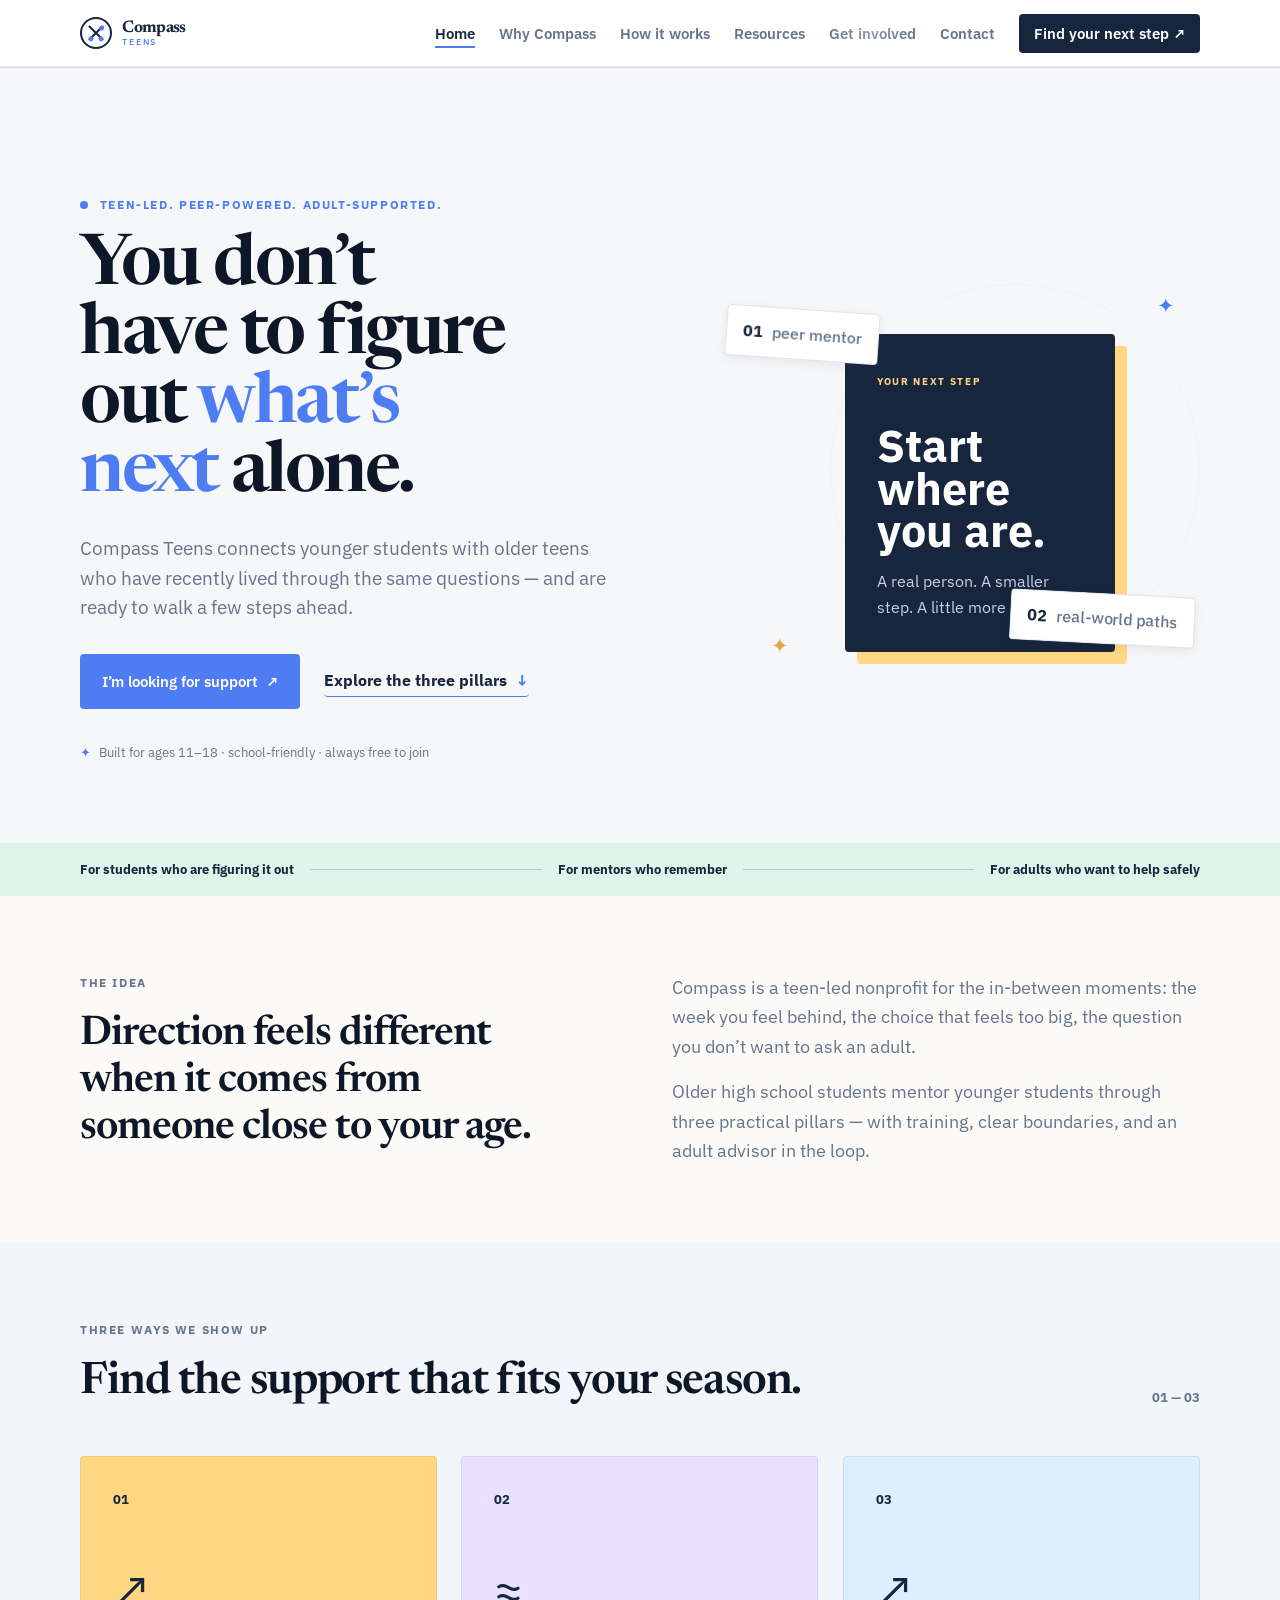
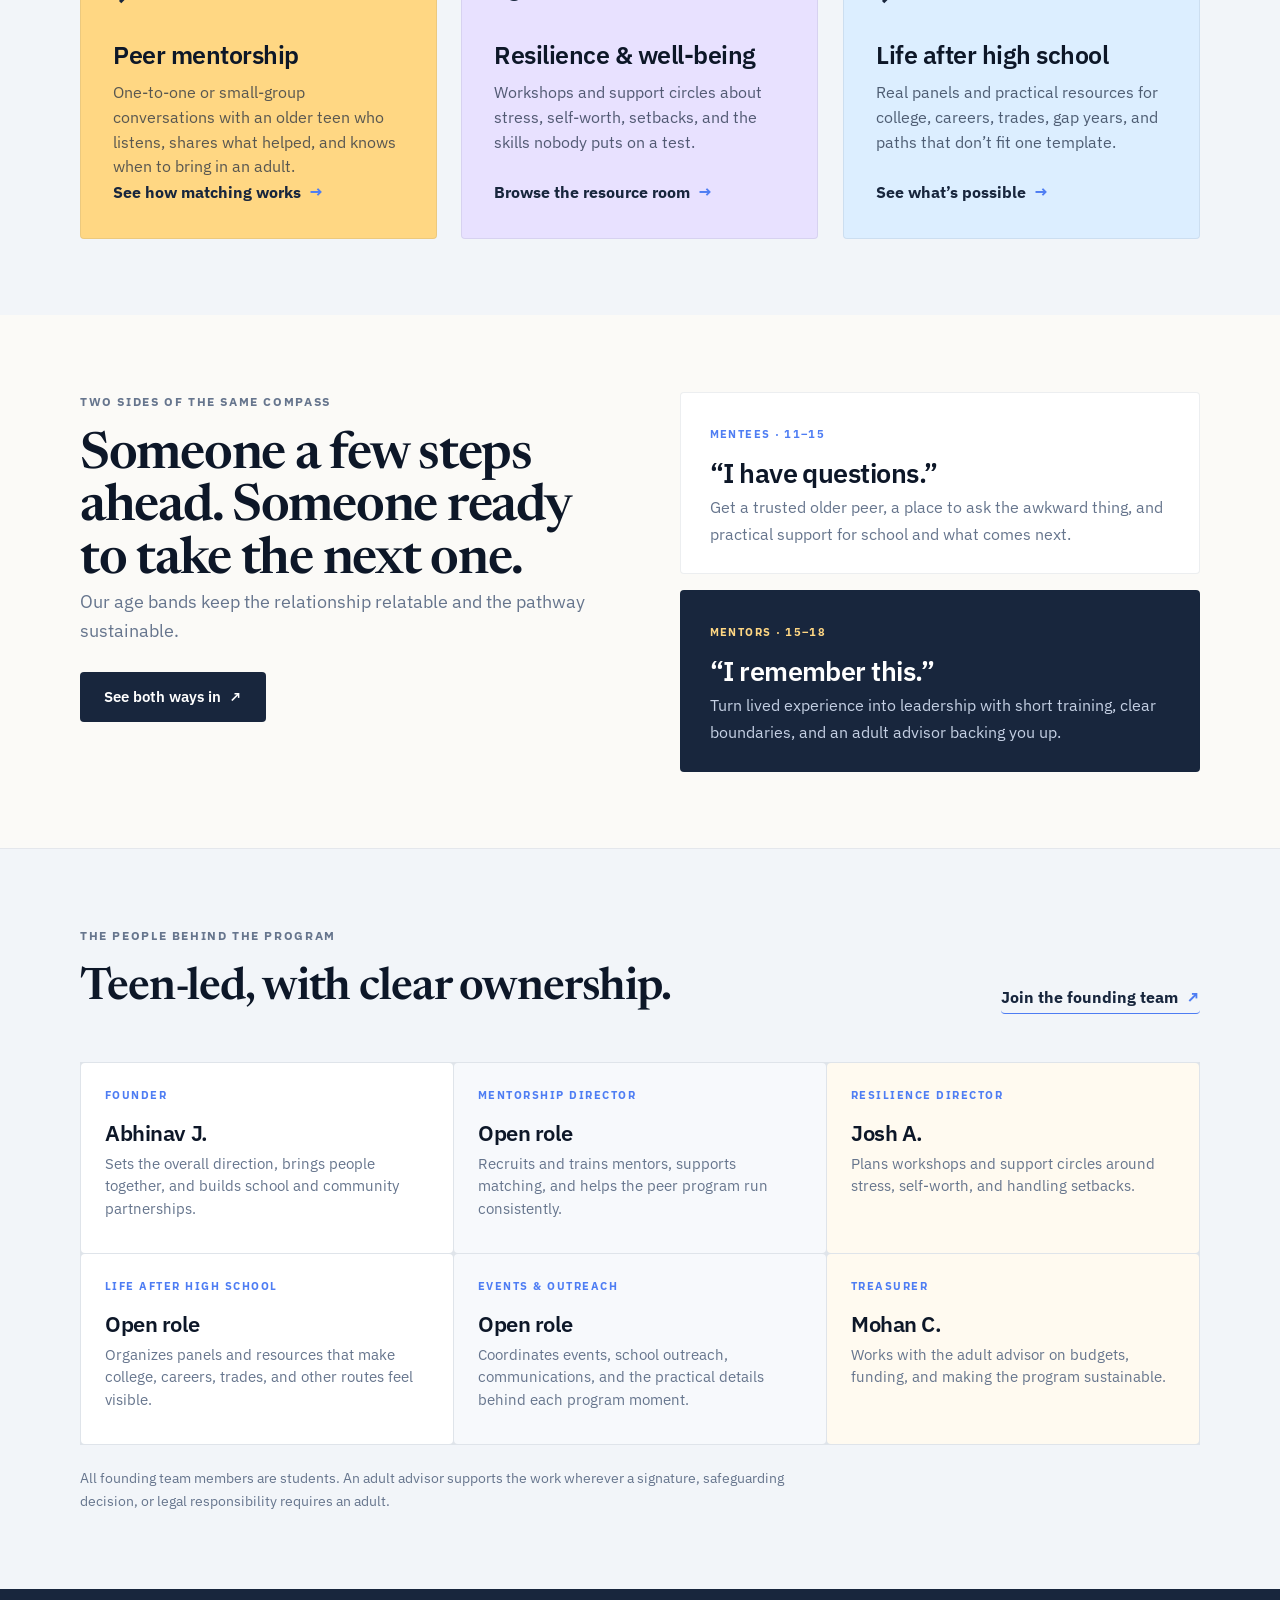
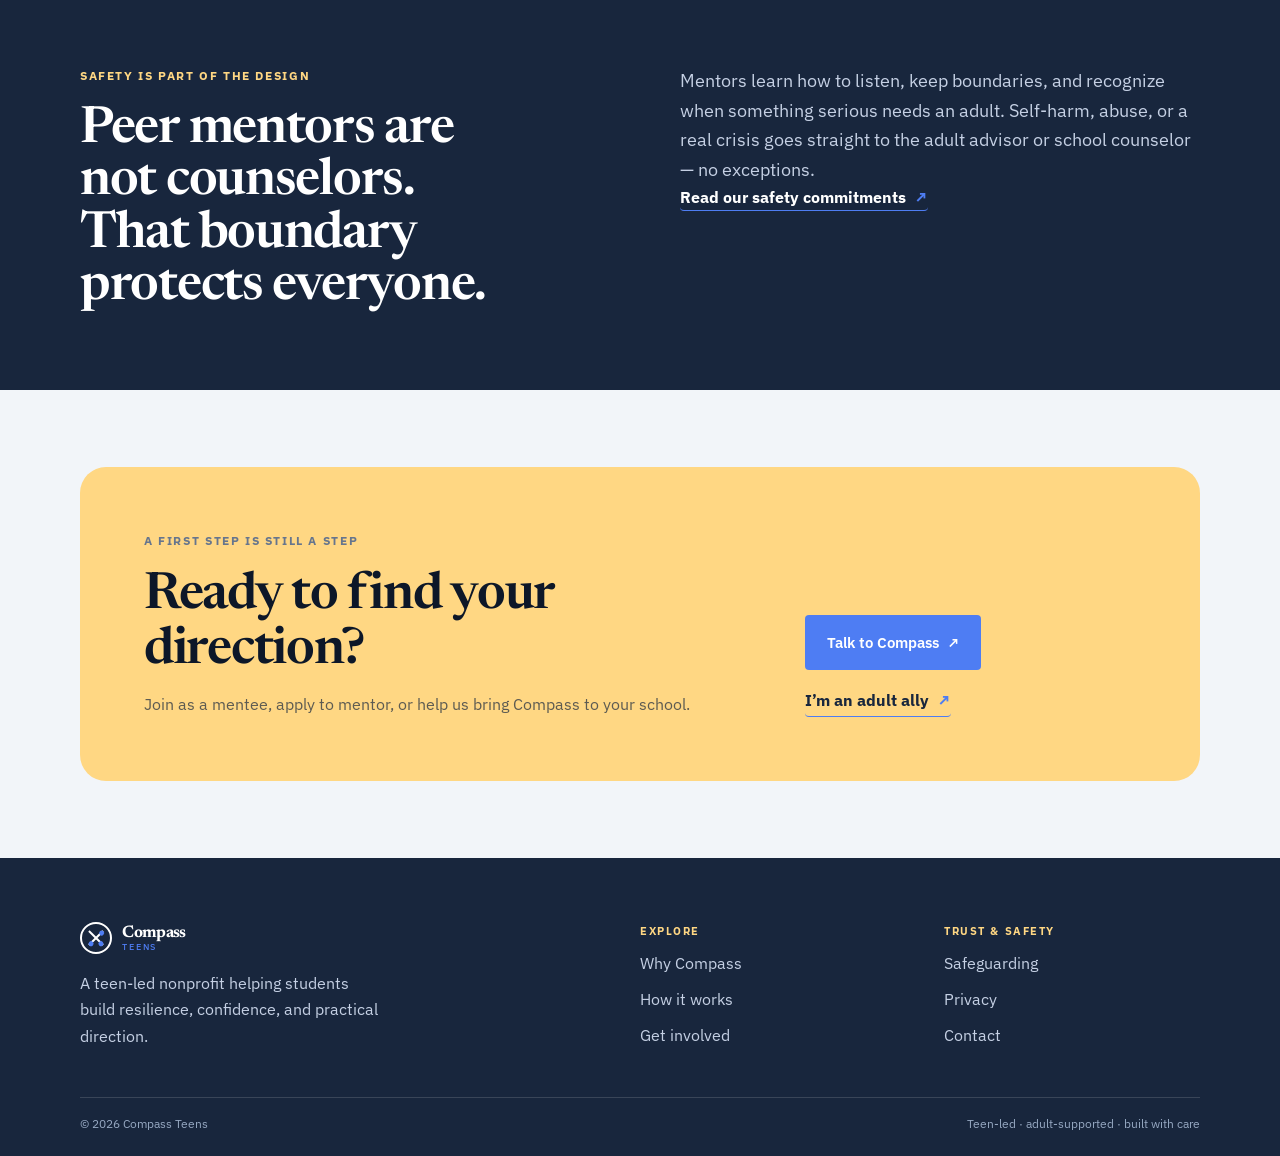
==== commit f67d98a5: "Refine inner pages and honest contact flow" ====
--- a/index.html
+++ b/index.html
@@ -7,7 +7,7 @@
   <link rel="icon" type="image/svg+xml" href="favicon.svg">
   <link rel="preconnect" href="https://fonts.googleapis.com"><link rel="preconnect" href="https://fonts.gstatic.com" crossorigin>
   <link href="https://fonts.googleapis.com/css2?family=Newsreader:opsz,wght@6..72,400;500;600;700&family=IBM+Plex+Sans:wght@400;500;600&display=swap" rel="stylesheet">
-  <link rel="stylesheet" href="css/styles.css"><script>document.documentElement.classList.add('js');</script>
+  <link rel="stylesheet" href="css/styles.css?v=20260916"><link rel="stylesheet" href="css/refinement.css?v=20260916"><script>document.documentElement.classList.add('js');</script>
 </head>
 <body class="compass-site">
   <a class="skip-link" href="#main">Skip to content</a>
--- a/css/styles.css
+++ b/css/styles.css
@@ -1826,7 +1826,6 @@
 .compass-site .page-hero + .section { padding-top:clamp(5rem,9vw,8rem); }
 .compass-site .page-hero ~ .section:nth-of-type(odd) { background:#f1f4f8; }
 .compass-site .page-hero ~ .section:nth-of-type(odd) > .container { position:relative; }
-.compass-site .page-hero ~ .section:nth-of-type(odd) > .container::before { content:""; position:absolute; top:0; left:0; width:42px; height:3px; background:var(--compass-blue); }
 .compass-site .page-hero ~ .section.band-ink { background:var(--compass-ink); color:#fff; }
 .compass-site .page-hero ~ .section.band-ink h2,.compass-site .page-hero ~ .section.band-ink h3 { color:#fff; }
 .compass-site .page-hero ~ .section.band-ink p { color:#c5d0e4; }
@@ -1846,7 +1845,7 @@
 .compass-site .doors .door { border:1px solid #dfe4ea; }
 .compass-site .doors .door-hot { border-top:4px solid var(--compass-blue); }
 .compass-site .tier { padding:1.25rem 0; }
-@media (max-width:700px){.compass-site .page-hero{min-height:390px}.compass-site .page-hero-inner::after{position:static;display:block;margin-top:2rem}.compass-site .page-hero::before{right:-100px}.compass-site .post-row{margin-inline:0}.compass-site .dd-col{padding:1.3rem}.compass-site .page-hero ~ .section:nth-of-type(odd) > .container::before{display:none}}
+@media (max-width:700px){.compass-site .page-hero{min-height:390px}.compass-site .page-hero-inner::after{position:static;display:block;margin-top:2rem}.compass-site .page-hero::before{right:-100px}.compass-site .post-row{margin-inline:0}.compass-site .dd-col{padding:1.3rem}}
 .compass-site .page-hero ~ .section.safety-section { background:var(--compass-ink) !important; color:#fff; }
 .compass-site .page-hero ~ .section.safety-section h2 { color:#fff; }
 .compass-site .page-hero ~ .section.safety-section p:not(.eyebrow) { color:#c5d0e4; }
@@ -1990,10 +1989,69 @@
 @keyframes compass-sheen { to { transform:translateX(130%); } }
 @keyframes compass-node { 0% { transform:scale(.72); filter:brightness(1.35); } 70% { transform:scale(1.12); } 100% { transform:scale(1); filter:none; } }
 
+/* Final restraint pass: clear, credible, and content-first. */
+.compass-site .site-header { background:#fff; backdrop-filter:none; box-shadow:0 1px 0 rgba(24,38,61,.12); }
+.compass-site .site-header.header-scrolled { background:#fff; box-shadow:0 2px 10px rgba(24,38,61,.08); }
+.compass-site .nav-pill, .compass-site .btn, .compass-site .text-link { border-radius:4px; }
+.compass-site .nav-pill { padding:.62rem .9rem!important; }
+.compass-site .compass-hero, .compass-site .page-hero { background:#f6f7f9; }
+.compass-site .compass-hero { min-height:650px; display:flex; align-items:center; }
+.compass-site .compass-hero-grid { gap:clamp(3rem,7vw,7rem); }
+.compass-site .hero-copy h1, .compass-site .page-hero h1 { font-family:var(--font-display); font-weight:600; letter-spacing:-.035em; }
+.compass-site .hero-lede, .compass-site .page-hero p { max-width:37rem; }
+.compass-site .compass-card-main { border-radius:4px; box-shadow:12px 12px 0 var(--compass-sun); transform:none; }
+.compass-site .compass-chip { border-radius:4px; box-shadow:0 3px 10px rgba(24,38,61,.08); }
+.compass-site .orbit, .compass-site .page-hero::before, .compass-site .page-hero::after, .compass-site .page-hero-inner::after { opacity:.18; }
+.compass-site .orbit, .compass-site .page-hero::before, .compass-site .page-hero-inner::after, .compass-site .compass-chip, .compass-site .visual-spark { animation:none!important; }
+.compass-site .program-card, .compass-site .age-card, .compass-site .team-card, .compass-site .form-card, .compass-site .doors .door, .compass-site .post-row, .compass-site .trail li > div, .compass-site .trio > div, .compass-site .faq details { border-radius:4px; box-shadow:none; }
+.compass-site .program-card:nth-child(2), .compass-site .program-card:nth-child(3), .compass-site .doors .door:nth-child(2) { transform:none; }
+.compass-site .program-card:nth-child(2):hover, .compass-site .program-card:nth-child(3):hover, .compass-site .doors .door:nth-child(2):hover { transform:translateY(-3px); }
+.compass-site .motion-card:hover { transform:translateY(-3px)!important; box-shadow:0 10px 22px rgba(24,38,61,.08)!important; }
+.compass-site .motion-card::after { display:none; }
+.compass-site .program-card::before { display:none; }
+.compass-site .post-row::after { content:"→"; }
+.compass-site main > .section:not(.band-ink):not(.safety-section) { background-image:none; }
+.compass-site .section-heading h2::after, .compass-site .intro-grid h2::after { width:2.5rem; height:3px; margin-top:.9rem; }
+@media (max-width:900px) { .compass-site .compass-hero { min-height:0; } }
+
+/* Inner-page identities: same Compass system, different point of view. */
+.compass-site:not(:has(.compass-hero)) .page-hero { border-bottom:0; }
+.page-about .page-hero { background:#eaf0ff; }
+.page-how .page-hero { background:#eaf7f1; }
+.page-resources .page-hero { background:#fff5dd; }
+.page-involved .page-hero { background:#eee9ff; }
+.page-contact .page-hero { background:#e8f4fb; }
+.page-safety .page-hero { background:#f9e9e5; }
+.page-privacy .page-hero { background:#f0f1f3; }
+.page-about .page-hero-inner::before { border-color:#9cb6ff; }
+.page-how .page-hero-inner::before { border-color:#8bc9ac; }
+.page-resources .page-hero-inner::before { border-color:#e4bd62; }
+.page-involved .page-hero-inner::before { border-color:#b0a0ed; }
+.page-contact .page-hero-inner::before { border-color:#8bc4e4; }
+.page-safety .page-hero-inner::before { border-color:#e2a092; }
+.page-privacy .page-hero-inner::before { border-color:#a8afb9; }
+.compass-site:not(:has(.compass-hero)) .page-hero h1 { max-width:11ch; }
+.compass-site:not(:has(.compass-hero)) .page-hero { min-height:420px; padding-block:clamp(3.5rem,7vw,5rem); }
+.compass-site:not(:has(.compass-hero)) .page-hero-inner { padding-left:clamp(1.25rem,3vw,2.5rem); border-left:6px solid var(--compass-blue); }
+.page-how .page-hero-inner { border-left-color:#69b98f!important; }
+.page-resources .page-hero-inner { border-left-color:#d6a93e!important; }
+.page-involved .page-hero-inner { border-left-color:#9581e2!important; }
+.page-contact .page-hero-inner { border-left-color:#5da8d3!important; }
+.page-safety .page-hero-inner { border-left-color:#d17d6c!important; }
+.page-privacy .page-hero-inner { border-left-color:#8d97a4!important; }
+.compass-site:not(:has(.compass-hero)) .section-heading { border-bottom:1px solid rgba(24,38,61,.14); padding-bottom:1.4rem; }
+.page-resources .post-list { border-top:2px solid var(--compass-ink); padding-top:1rem; }
+.page-resources .post-row:first-child { border-top:5px solid var(--compass-sun); background:#fffaf0; }
+.page-resources .post-row:first-child .post-title { font-size:1.2rem; }
+.page-how .trail li > div { border-left-width:6px; }
+.page-involved .doors .door-hot { outline:2px solid rgba(24,38,61,.12); outline-offset:5px; }
+.page-contact .form-card { background:#f8fbff; }
+.page-safety .band-ink { background:#202d46; }
+@media (max-width:700px) { .compass-site:not(:has(.compass-hero)) .page-hero h1 { max-width:13ch; } }
+
 /* Authored editorial layer: a little irregularity keeps Compass from feeling like a template. */
 .compass-site .section > .container { position:relative; }
 .compass-site main > .section:not(.band-ink):not(.safety-section) { background-image:linear-gradient(90deg, transparent calc(50% - .5px), rgba(24,38,61,.035) 50%, transparent calc(50% + .5px)); }
-.compass-site .section > .container::before { content:""; position:absolute; left:-2.5rem; top:0; width:1.5rem; height:1px; background:var(--compass-blue); opacity:.7; }
 .compass-site .section-heading h2,
 .compass-site .intro-grid h2,
 .compass-site .age-copy h2,
@@ -2019,7 +2077,6 @@
 .compass-site .faq details summary { font-weight:700; }
 .compass-site .faq details summary::marker { color:var(--compass-blue); }
 @media (max-width:900px) {
-  .compass-site .section > .container::before { left:0; top:-1.2rem; width:2rem; }
   .compass-site .program-card:nth-child(2), .compass-site .program-card:nth-child(3), .compass-site .doors .door:nth-child(2) { transform:none; }
   .compass-site .program-card:nth-child(2):hover, .compass-site .program-card:nth-child(3):hover, .compass-site .doors .door:nth-child(2):hover { transform:translateY(-3px); }
 }
--- a/css/refinement.css
+++ b/css/refinement.css
@@ -0,0 +1,71 @@
+/* Shared finishing system. Logo rules intentionally stay in styles.css. */
+.compass-site { --reading-ink:#223047; }
+.compass-site h1,.compass-site h2 { font-weight:600; font-stretch:normal; letter-spacing:-.025em; }
+.compass-site h3 { font-family:var(--font-body); font-weight:600; letter-spacing:-.02em; }
+.compass-site .section { padding-block:clamp(3.5rem,6vw,5.5rem); }
+.compass-site main > .section:not(.band-ink):not(.safety-section) { background-image:none; }
+.compass-site .page-hero::before,.compass-site .page-hero::after,
+.compass-site .page-hero-inner::before,.compass-site .page-hero-inner::after,
+.compass-site .page-hero ~ .section > .container::after,
+.compass-site .section-heading h2::after,.compass-site .intro-grid h2::after,
+.compass-site .post-row::after,.compass-site .band-ink::after,.compass-site .site-footer::after { content:none; display:none; }
+.compass-site:not(:has(.compass-hero)) .page-hero { min-height:0; padding:4.5rem 0 4rem; background:#f1eee6; border-bottom:1px solid #d9d6ce; }
+.compass-site:not(:has(.compass-hero)) .page-hero-inner { max-width:1120px; padding:0; border:0; display:grid; grid-template-columns:minmax(0,1.4fr) minmax(0,1fr); column-gap:5rem; align-items:end; }
+.compass-site .page-hero .label,.compass-site .page-hero .eyebrow { grid-column:1/-1; font-family:var(--font-body); color:#465a76; font-size:.75rem; margin:0 0 1.5rem; }
+.compass-site:not(:has(.compass-hero)) .page-hero h1 { max-width:16ch; font-size:clamp(2.7rem,4.7vw,4.8rem); line-height:1.06; margin:0; }
+.compass-site .page-hero p:not(.eyebrow) { margin:0; font-size:1.05rem; line-height:1.75; color:#48566c; padding-bottom:.3rem; }
+.compass-site .page-hero + .section { padding-top:3.5rem; }
+.compass-site .section-heading h2,.compass-site main > .section > .container > h2 { font-size:clamp(2rem,3.5vw,3.25rem); line-height:1.12; }
+.compass-site .intro-grid { gap:4rem; }
+.compass-site .intro-grid h2 { font-size:clamp(2rem,3.2vw,3rem); line-height:1.15; }
+.compass-site .program-card:nth-child(n),.compass-site .doors .door:nth-child(n) { transform:none; }
+.compass-site .motion-card,.compass-site .motion-card:hover { transform:none!important; box-shadow:none!important; }
+.compass-site .motion-card::after { display:none; }
+.compass-site .post-row:nth-child(n) { border-radius:0; background:transparent; box-shadow:none; border:0; border-bottom:1px solid #d5d8dd; margin:0; padding:2rem 0; min-height:0; }
+.compass-site .post-list { max-width:none; border-top:0; padding:0; }
+.compass-site .post-row { grid-template-columns:150px minmax(0,1fr); gap:2rem; }
+.compass-site .post-title,.compass-site .post-row:first-child .post-title { font-family:var(--font-body); font-size:1.3rem; line-height:1.35; font-weight:600; max-width:40rem; }
+.compass-site .post-blurb { max-width:44rem; margin:.6rem 0; line-height:1.65; }
+.compass-site .post-date { color:#566780; font-weight:500; }
+.compass-site .post-row:hover { transform:none; background:transparent; }
+.compass-site .dd { gap:2.5rem; margin-top:2rem; }
+.compass-site .dd-col { border:0; border-top:1px solid #60718b; background:none; border-radius:0; padding:1.5rem 0 0; }
+.compass-site .dd-col li { margin:1rem 0; }
+.compass-site .trail { max-width:none; }
+.compass-site .trail li > div { background:transparent; border:0; border-bottom:1px solid #d5d8dd; border-radius:0; padding:0 0 2rem; box-shadow:none; }
+.compass-site .trail li { padding-bottom:2rem; gap:2rem; }
+.compass-site .trail h3 { font-size:1.5rem; }
+.compass-site .trail p { max-width:48rem; }
+.compass-site .doors { gap:2rem; }
+.compass-site .doors .door:nth-child(n) { background:#fff; border:1px solid #cdd3dc; border-top:5px solid #344e77; outline:0; padding:2.25rem; border-radius:0; display:flex; flex-direction:column; }
+.compass-site .doors .door-hot { border-top-color:#ae7e2f!important; }
+.compass-site .doors .door .btn { align-self:flex-start; margin-top:auto!important; }
+.compass-site .doors .door ul { margin-bottom:2rem; }
+.compass-site .path-row { background:#ecefe9; padding:2rem; border:0; border-radius:0; }
+.compass-site .contact-layout { grid-template-columns:minmax(0,.8fr) minmax(0,1.2fr); gap:5rem; align-items:start; }
+.compass-site .info-item:first-child { padding-top:0; }
+.compass-site .info-item h3 { font-size:1.15rem; }
+.compass-site .info-item p { font-size:1rem; overflow-wrap:anywhere; }
+.compass-site .form-card { background:#fff; border:1px solid #cdd3dc; border-top:5px solid #344e77; border-radius:0; padding:2.25rem; box-shadow:none; }
+.form-intro { margin-bottom:1.5rem; }
+.form-intro h2 { font-size:2.25rem; line-height:1.15; margin-bottom:.75rem; }
+.form-intro .eyebrow { margin-bottom:.75rem; }
+.compass-site .field { margin-bottom:1rem; }
+.compass-site .field input,.compass-site .field select,.compass-site .field textarea { min-height:48px; font:inherit; border:1px solid #aeb8c7; background:#fff; border-radius:3px; }
+.compass-site .field textarea { min-height:150px; resize:vertical; }
+.compass-site .faq details { border:0; border-bottom:1px solid #ccd3dd; border-radius:0; padding:1.25rem 0; background:none; box-shadow:none; }
+.compass-site .faq summary { padding-right:2rem; }
+.contact-note { margin-top:1.5rem; }
+.contact-note a { text-decoration:underline; text-underline-offset:4px; }
+.compass-site .btn { box-shadow:none; }
+.compass-site .band-ink .trio > div { border-radius:0; background:transparent; border:0; border-top:1px solid #738099; padding:1.5rem 0; }
+@media(max-width:800px) {
+ .compass-site:not(:has(.compass-hero)) .page-hero-inner { grid-template-columns:1fr; gap:1.25rem; }
+ .compass-site:not(:has(.compass-hero)) .page-hero { padding:3rem 0; }
+ .compass-site .page-hero .label,.compass-site .page-hero .eyebrow { margin:0; }
+ .compass-site .contact-layout { grid-template-columns:1fr; gap:2rem; }
+ .compass-site .doors { grid-template-columns:1fr; }
+ .compass-site .form-card,.compass-site .doors .door:nth-child(n) { padding:1.5rem; }
+ .compass-site .post-row { grid-template-columns:1fr; gap:.75rem; }
+ .compass-site .section-heading { flex-wrap:wrap; gap:1rem; }
+}
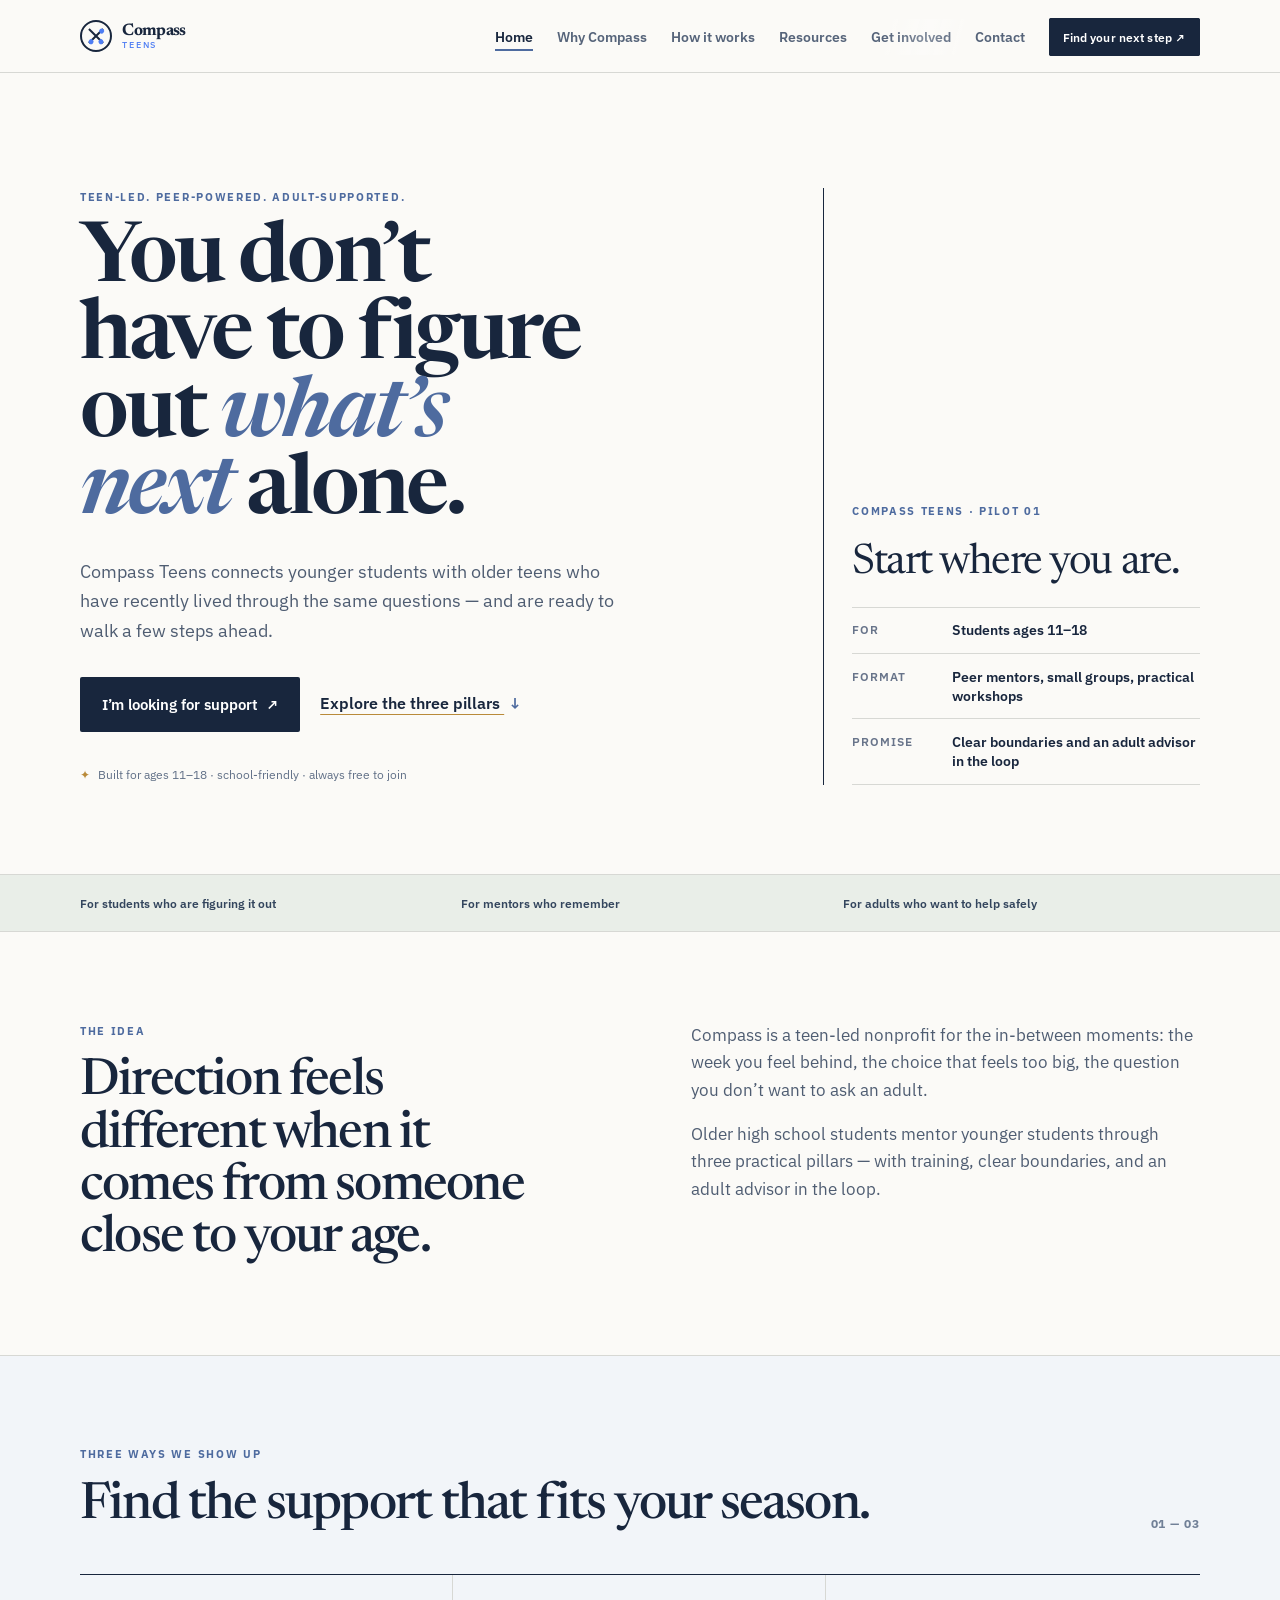
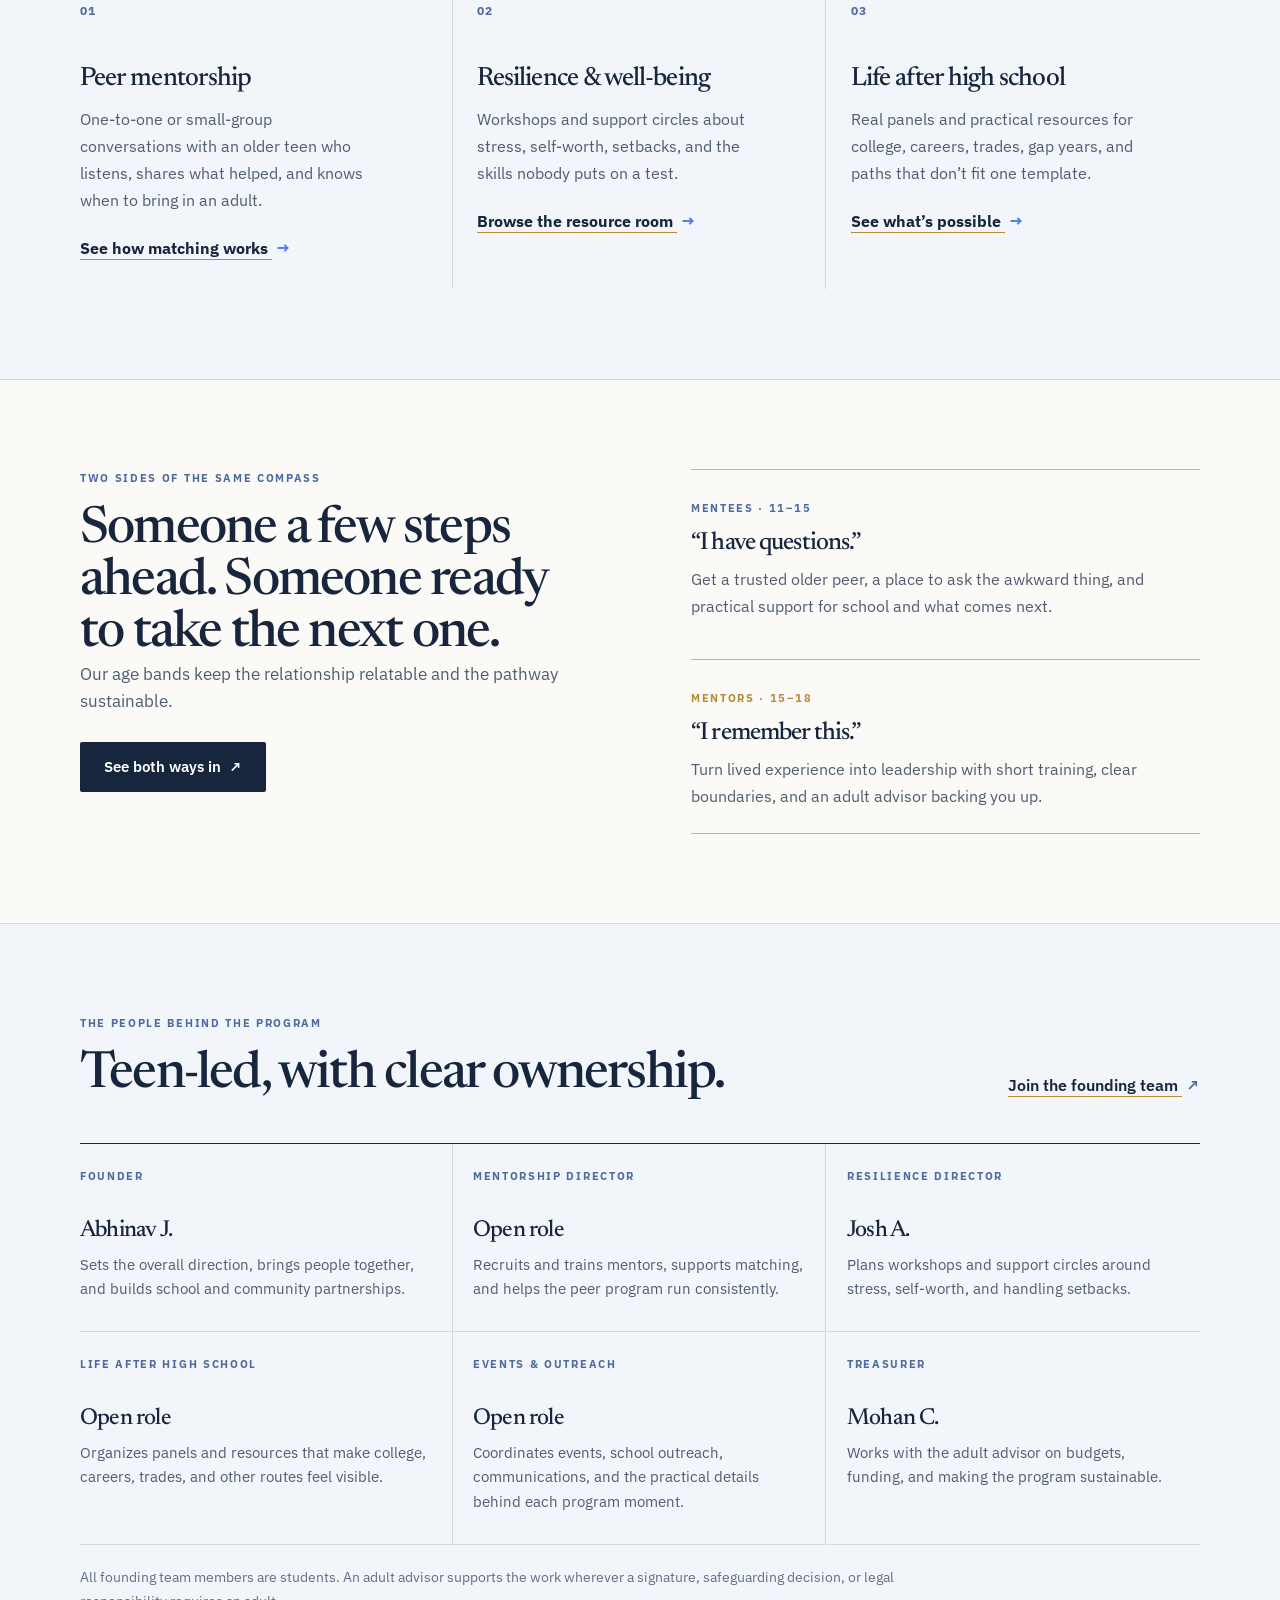
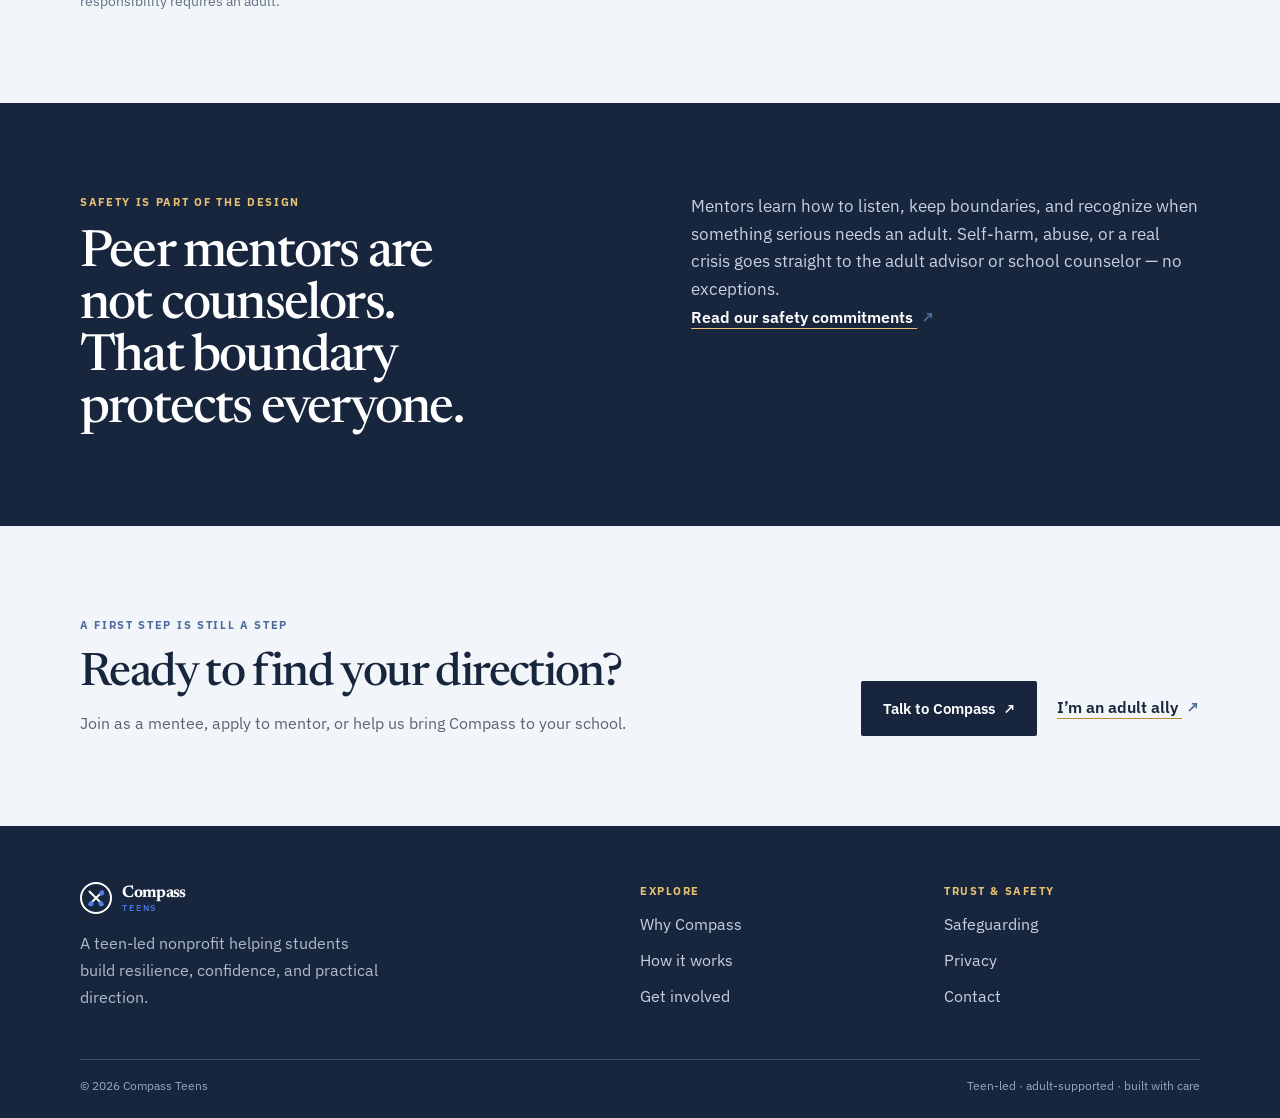
==== commit 120a44fa: "Rebuild Compass visual system" ====
--- a/index.html
+++ b/index.html
@@ -7,7 +7,7 @@
   <link rel="icon" type="image/svg+xml" href="favicon.svg">
   <link rel="preconnect" href="https://fonts.googleapis.com"><link rel="preconnect" href="https://fonts.gstatic.com" crossorigin>
   <link href="https://fonts.googleapis.com/css2?family=Newsreader:opsz,wght@6..72,400;500;600;700&family=IBM+Plex+Sans:wght@400;500;600&display=swap" rel="stylesheet">
-  <link rel="stylesheet" href="css/styles.css?v=20260916"><link rel="stylesheet" href="css/refinement.css?v=20260916"><script>document.documentElement.classList.add('js');</script>
+  <link rel="stylesheet" href="css/styles.css?v=20260916"><link rel="stylesheet" href="css/refinement.css?v=20260916c"><script>document.documentElement.classList.add('js');</script>
 </head>
 <body class="compass-site">
   <a class="skip-link" href="#main">Skip to content</a>
@@ -17,10 +17,10 @@
     <nav class="site-nav" id="site-navigation" aria-label="Primary navigation"><ul><li><a class="active" aria-current="page" href="index.html">Home</a></li><li><a href="about.html">Why Compass</a></li><li><a href="how-it-works.html">How it works</a></li><li><a href="resources.html">Resources</a></li><li><a href="get-involved.html">Get involved</a></li><li><a href="contact.html">Contact</a></li><li><a class="nav-pill" href="contact.html?type=teen">Find your next step <span aria-hidden="true">↗</span></a></li></ul></nav>
   </div></header>
   <main id="main">
-    <section class="compass-hero"><div class="container compass-hero-grid"><div class="hero-copy"><p class="eyebrow"><span class="eyebrow-dot"></span> Teen-led. Peer-powered. Adult-supported.</p><h1>You don’t have to figure out <em>what’s next</em> alone.</h1><p class="hero-lede">Compass Teens connects younger students with older teens who have recently lived through the same questions — and are ready to walk a few steps ahead.</p><div class="hero-actions"><a class="btn btn-compass" href="contact.html?type=teen">I’m looking for support <span>↗</span></a><a class="text-link" href="#programs">Explore the three pillars <span>↓</span></a></div><div class="hero-note"><span class="mini-lock" aria-hidden="true">✦</span> Built for ages 11–18 · school-friendly · always free to join</div></div><div class="compass-visual" aria-label="Compass Teens program overview"><div class="orbit orbit-one"></div><div class="orbit orbit-two"></div><div class="compass-card compass-card-main"><span class="card-kicker">YOUR NEXT STEP</span><strong>Start where<br>you are.</strong><p>A real person. A smaller step. A little more direction.</p><span class="card-arrow">↗</span></div><div class="compass-chip chip-top">01 <span>peer mentor</span></div><div class="compass-chip chip-bottom">02 <span>real-world paths</span></div><div class="visual-spark spark-a">✦</div><div class="visual-spark spark-b">✦</div></div></div></section>
-    <section class="trust-strip"><div class="container trust-inner"><span>For students who are figuring it out</span><span class="trust-line"></span><span>For mentors who remember</span><span class="trust-line"></span><span>For adults who want to help safely</span></div></section>
+    <section class="compass-hero"><div class="container compass-hero-grid"><div class="hero-copy"><p class="eyebrow"><span class="eyebrow-dot"></span> Teen-led. Peer-powered. Adult-supported.</p><h1>You don’t have to figure out <em>what’s next</em> alone.</h1><p class="hero-lede">Compass Teens connects younger students with older teens who have recently lived through the same questions — and are ready to walk a few steps ahead.</p><div class="hero-actions"><a class="btn btn-compass" href="contact.html?type=teen">I’m looking for support <span>↗</span></a><a class="text-link" href="#programs">Explore the three pillars <span>↓</span></a></div><div class="hero-note"><span class="mini-lock" aria-hidden="true">✦</span> Built for ages 11–18 · school-friendly · always free to join</div></div><aside class="hero-docket" aria-label="Compass pilot overview"><p class="docket-label">Compass Teens · pilot 01</p><p class="docket-title">Start where you are.</p><dl class="docket-list"><div><dt>For</dt><dd>Students ages 11–18</dd></div><div><dt>Format</dt><dd>Peer mentors, small groups, practical workshops</dd></div><div><dt>Promise</dt><dd>Clear boundaries and an adult advisor in the loop</dd></div></dl></aside></div></section>
+    <section class="trust-strip"><div class="container trust-inner"><span>For students who are figuring it out</span><span>For mentors who remember</span><span>For adults who want to help safely</span></div></section>
     <section class="section compass-intro"><div class="container intro-grid"><div><p class="eyebrow muted">The idea</p><h2>Direction feels different when it comes from someone close to your age.</h2></div><div><p>Compass is a teen-led nonprofit for the in-between moments: the week you feel behind, the choice that feels too big, the question you don’t want to ask an adult.</p><p>Older high school students mentor younger students through three practical pillars — with training, clear boundaries, and an adult advisor in the loop.</p></div></div></section>
-    <section class="section programs-section" id="programs"><div class="container"><div class="section-heading"><div><p class="eyebrow muted">Three ways we show up</p><h2>Find the support that fits your season.</h2></div><span class="section-index">01 — 03</span></div><div class="program-grid"><article class="program-card program-sun"><span class="program-number">01</span><div class="program-icon">↗</div><h3>Peer mentorship</h3><p>One-to-one or small-group conversations with an older teen who listens, shares what helped, and knows when to bring in an adult.</p><a href="how-it-works.html#mentorship">See how matching works <span>→</span></a></article><article class="program-card program-lilac"><span class="program-number">02</span><div class="program-icon">≈</div><h3>Resilience &amp; well-being</h3><p>Workshops and support circles about stress, self-worth, setbacks, and the skills nobody puts on a test.</p><a href="resources.html">Browse the resource room <span>→</span></a></article><article class="program-card program-sky"><span class="program-number">03</span><div class="program-icon">↗</div><h3>Life after high school</h3><p>Real panels and practical resources for college, careers, trades, gap years, and paths that don’t fit one template.</p><a href="how-it-works.html#future">See what’s possible <span>→</span></a></article></div></div></section>
+    <section class="section programs-section" id="programs"><div class="container"><div class="section-heading"><div><p class="eyebrow muted">Three ways we show up</p><h2>Find the support that fits your season.</h2></div><span class="section-index">01 — 03</span></div><div class="program-grid"><article class="program-card program-sun"><span class="program-number">01</span><div class="program-icon">↗</div><h3>Peer mentorship</h3><p>One-to-one or small-group conversations with an older teen who listens, shares what helped, and knows when to bring in an adult.</p><a href="how-it-works.html#matching">See how matching works <span>→</span></a></article><article class="program-card program-lilac"><span class="program-number">02</span><div class="program-icon">≈</div><h3>Resilience &amp; well-being</h3><p>Workshops and support circles about stress, self-worth, setbacks, and the skills nobody puts on a test.</p><a href="resources.html">Browse the resource room <span>→</span></a></article><article class="program-card program-sky"><span class="program-number">03</span><div class="program-icon">↗</div><h3>Life after high school</h3><p>Real panels and practical resources for college, careers, trades, gap years, and paths that don’t fit one template.</p><a href="resources.html">See what’s possible <span>→</span></a></article></div></div></section>
     <section class="section age-section"><div class="container age-grid"><div class="age-copy"><p class="eyebrow muted">Two sides of the same compass</p><h2>Someone a few steps ahead. Someone ready to take the next one.</h2><p>Our age bands keep the relationship relatable and the pathway sustainable.</p><a class="btn btn-dark" href="get-involved.html">See both ways in <span>↗</span></a></div><div class="age-cards"><article class="age-card"><span class="age-label">MENTEES · 11–15</span><h3>“I have questions.”</h3><p>Get a trusted older peer, a place to ask the awkward thing, and practical support for school and what comes next.</p></article><article class="age-card mentor-card"><span class="age-label">MENTORS · 15–18</span><h3>“I remember this.”</h3><p>Turn lived experience into leadership with short training, clear boundaries, and an adult advisor backing you up.</p></article></div></div></section>
     <section class="section team-section" id="team"><div class="container"><div class="section-heading"><div><p class="eyebrow muted">The people behind the program</p><h2>Teen-led, with clear ownership.</h2></div><a class="text-link" href="get-involved.html">Join the founding team <span>↗</span></a></div><div class="team-grid"><article class="team-card"><span class="team-role">FOUNDER</span><h3>Abhinav J.</h3><p>Sets the overall direction, brings people together, and builds school and community partnerships.</p></article><article class="team-card"><span class="team-role">MENTORSHIP DIRECTOR</span><h3>Open role</h3><p>Recruits and trains mentors, supports matching, and helps the peer program run consistently.</p></article><article class="team-card"><span class="team-role">RESILIENCE DIRECTOR</span><h3>Josh A.</h3><p>Plans workshops and support circles around stress, self-worth, and handling setbacks.</p></article><article class="team-card"><span class="team-role">LIFE AFTER HIGH SCHOOL</span><h3>Open role</h3><p>Organizes panels and resources that make college, careers, trades, and other routes feel visible.</p></article><article class="team-card"><span class="team-role">EVENTS &amp; OUTREACH</span><h3>Open role</h3><p>Coordinates events, school outreach, communications, and the practical details behind each program moment.</p></article><article class="team-card"><span class="team-role">TREASURER</span><h3>Mohan C.</h3><p>Works with the adult advisor on budgets, funding, and making the program sustainable.</p></article></div><p class="team-note">All founding team members are students. An adult advisor supports the work wherever a signature, safeguarding decision, or legal responsibility requires an adult.</p></div></section>
     <section class="section safety-section"><div class="container safety-grid"><div><p class="eyebrow">Safety is part of the design</p><h2>Peer mentors are not counselors. That boundary protects everyone.</h2></div><div><p>Mentors learn how to listen, keep boundaries, and recognize when something serious needs an adult. Self-harm, abuse, or a real crisis goes straight to the adult advisor or school counselor — no exceptions.</p><a class="text-link light" href="safeguarding.html">Read our safety commitments <span>↗</span></a></div></div></section>
--- a/css/refinement.css
+++ b/css/refinement.css
@@ -1,71 +1,359 @@
-/* Shared finishing system. Logo rules intentionally stay in styles.css. */
-.compass-site { --reading-ink:#223047; }
-.compass-site h1,.compass-site h2 { font-weight:600; font-stretch:normal; letter-spacing:-.025em; }
-.compass-site h3 { font-family:var(--font-body); font-weight:600; letter-spacing:-.02em; }
-.compass-site .section { padding-block:clamp(3.5rem,6vw,5.5rem); }
-.compass-site main > .section:not(.band-ink):not(.safety-section) { background-image:none; }
-.compass-site .page-hero::before,.compass-site .page-hero::after,
-.compass-site .page-hero-inner::before,.compass-site .page-hero-inner::after,
+/* Compass Teens — final visual system. The existing logo remains deliberately untouched. */
+:root {
+  --ct-paper: #fbfaf7;
+  --ct-paper-deep: #f0eee7;
+  --ct-ink: #18263d;
+  --ct-copy: #4f5d72;
+  --ct-rule: #d7d8d4;
+  --ct-blue: #4e6b9f;
+  --ct-blue-soft: #e9edf4;
+  --ct-gold: #b98a39;
+  --ct-green: #e9eee8;
+}
+
+html { background: var(--ct-paper); scroll-behavior: smooth; }
+body.compass-site { background: var(--ct-paper); color: var(--ct-ink); font-family: var(--font-body); }
+.compass-site h1, .compass-site h2, .compass-site h3 {
+  color: var(--ct-ink);
+  font-family: var(--font-display);
+  font-weight: 500;
+  letter-spacing: -.035em;
+  text-wrap: balance;
+}
+.compass-site h1 { font-size: clamp(3rem, 5.5vw, 5.5rem); line-height: .98; }
+.compass-site h2 { font-size: clamp(2.15rem, 3.6vw, 3.55rem); line-height: 1.04; }
+.compass-site h3 { font-size: 1.35rem; line-height: 1.16; }
+.compass-site p { color: var(--ct-copy); line-height: 1.68; }
+.compass-site .container { width: min(1120px, calc(100% - 3rem)); }
+.compass-site .section { padding: clamp(4rem, 7vw, 6.5rem) 0; }
+.compass-site main > .section:not(.band-ink):not(.safety-section),
+.compass-site .programs-section,
+.compass-site .age-section,
+.compass-site .team-section { background-image: none; }
+
+/* Header: useful, quiet, and consistent from page to page. */
+.compass-site .site-header {
+  position: sticky;
+  top: 0;
+  z-index: 20;
+  background: rgba(251, 250, 247, .97);
+  border: 0;
+  border-bottom: 1px solid var(--ct-rule);
+  box-shadow: none;
+  backdrop-filter: none;
+}
+.compass-site .site-header.header-scrolled { background: rgba(251, 250, 247, .99); box-shadow: 0 5px 18px rgba(24, 38, 61, .06); }
+.compass-site .header-inner { min-height: 72px; padding: .9rem 0; }
+.compass-site .site-nav a:not(.btn) { color: #56647a; font-size: .88rem; font-weight: 600; }
+.compass-site .site-nav a:not(.btn):hover,
+.compass-site .site-nav a.active:not(.btn) { color: var(--ct-ink); border-bottom-color: var(--ct-blue); }
+.compass-site .nav-pill,
+.compass-site .site-nav .btn {
+  background: var(--ct-ink) !important;
+  color: #fff !important;
+  border: 1px solid var(--ct-ink) !important;
+  border-radius: 2px !important;
+  box-shadow: none !important;
+  font-size: .78rem !important;
+  letter-spacing: .01em;
+  padding: .62rem .8rem !important;
+}
+.compass-site .nav-pill span { color: #fff; }
+
+/* Shared page lead. It makes inner pages read as one publication, not seven templates. */
+.compass-site .page-hero,
+.compass-site:not(:has(.compass-hero)) .page-hero {
+  min-height: 0;
+  padding: clamp(3.8rem, 7vw, 6.3rem) 0 clamp(3.25rem, 6vw, 5.25rem);
+  background: var(--ct-paper-deep);
+  border: 0;
+  border-bottom: 1px solid var(--ct-rule);
+  overflow: visible;
+}
+.compass-site .page-hero::before,
+.compass-site .page-hero::after,
+.compass-site .page-hero-inner::before,
+.compass-site .page-hero-inner::after,
 .compass-site .page-hero ~ .section > .container::after,
-.compass-site .section-heading h2::after,.compass-site .intro-grid h2::after,
-.compass-site .post-row::after,.compass-site .band-ink::after,.compass-site .site-footer::after { content:none; display:none; }
-.compass-site:not(:has(.compass-hero)) .page-hero { min-height:0; padding:4.5rem 0 4rem; background:#f1eee6; border-bottom:1px solid #d9d6ce; }
-.compass-site:not(:has(.compass-hero)) .page-hero-inner { max-width:1120px; padding:0; border:0; display:grid; grid-template-columns:minmax(0,1.4fr) minmax(0,1fr); column-gap:5rem; align-items:end; }
-.compass-site .page-hero .label,.compass-site .page-hero .eyebrow { grid-column:1/-1; font-family:var(--font-body); color:#465a76; font-size:.75rem; margin:0 0 1.5rem; }
-.compass-site:not(:has(.compass-hero)) .page-hero h1 { max-width:16ch; font-size:clamp(2.7rem,4.7vw,4.8rem); line-height:1.06; margin:0; }
-.compass-site .page-hero p:not(.eyebrow) { margin:0; font-size:1.05rem; line-height:1.75; color:#48566c; padding-bottom:.3rem; }
-.compass-site .page-hero + .section { padding-top:3.5rem; }
-.compass-site .section-heading h2,.compass-site main > .section > .container > h2 { font-size:clamp(2rem,3.5vw,3.25rem); line-height:1.12; }
-.compass-site .intro-grid { gap:4rem; }
-.compass-site .intro-grid h2 { font-size:clamp(2rem,3.2vw,3rem); line-height:1.15; }
-.compass-site .program-card:nth-child(n),.compass-site .doors .door:nth-child(n) { transform:none; }
-.compass-site .motion-card,.compass-site .motion-card:hover { transform:none!important; box-shadow:none!important; }
-.compass-site .motion-card::after { display:none; }
-.compass-site .post-row:nth-child(n) { border-radius:0; background:transparent; box-shadow:none; border:0; border-bottom:1px solid #d5d8dd; margin:0; padding:2rem 0; min-height:0; }
-.compass-site .post-list { max-width:none; border-top:0; padding:0; }
-.compass-site .post-row { grid-template-columns:150px minmax(0,1fr); gap:2rem; }
-.compass-site .post-title,.compass-site .post-row:first-child .post-title { font-family:var(--font-body); font-size:1.3rem; line-height:1.35; font-weight:600; max-width:40rem; }
-.compass-site .post-blurb { max-width:44rem; margin:.6rem 0; line-height:1.65; }
-.compass-site .post-date { color:#566780; font-weight:500; }
-.compass-site .post-row:hover { transform:none; background:transparent; }
-.compass-site .dd { gap:2.5rem; margin-top:2rem; }
-.compass-site .dd-col { border:0; border-top:1px solid #60718b; background:none; border-radius:0; padding:1.5rem 0 0; }
-.compass-site .dd-col li { margin:1rem 0; }
-.compass-site .trail { max-width:none; }
-.compass-site .trail li > div { background:transparent; border:0; border-bottom:1px solid #d5d8dd; border-radius:0; padding:0 0 2rem; box-shadow:none; }
-.compass-site .trail li { padding-bottom:2rem; gap:2rem; }
-.compass-site .trail h3 { font-size:1.5rem; }
-.compass-site .trail p { max-width:48rem; }
-.compass-site .doors { gap:2rem; }
-.compass-site .doors .door:nth-child(n) { background:#fff; border:1px solid #cdd3dc; border-top:5px solid #344e77; outline:0; padding:2.25rem; border-radius:0; display:flex; flex-direction:column; }
-.compass-site .doors .door-hot { border-top-color:#ae7e2f!important; }
-.compass-site .doors .door .btn { align-self:flex-start; margin-top:auto!important; }
-.compass-site .doors .door ul { margin-bottom:2rem; }
-.compass-site .path-row { background:#ecefe9; padding:2rem; border:0; border-radius:0; }
-.compass-site .contact-layout { grid-template-columns:minmax(0,.8fr) minmax(0,1.2fr); gap:5rem; align-items:start; }
-.compass-site .info-item:first-child { padding-top:0; }
-.compass-site .info-item h3 { font-size:1.15rem; }
-.compass-site .info-item p { font-size:1rem; overflow-wrap:anywhere; }
-.compass-site .form-card { background:#fff; border:1px solid #cdd3dc; border-top:5px solid #344e77; border-radius:0; padding:2.25rem; box-shadow:none; }
-.form-intro { margin-bottom:1.5rem; }
-.form-intro h2 { font-size:2.25rem; line-height:1.15; margin-bottom:.75rem; }
-.form-intro .eyebrow { margin-bottom:.75rem; }
-.compass-site .field { margin-bottom:1rem; }
-.compass-site .field input,.compass-site .field select,.compass-site .field textarea { min-height:48px; font:inherit; border:1px solid #aeb8c7; background:#fff; border-radius:3px; }
-.compass-site .field textarea { min-height:150px; resize:vertical; }
-.compass-site .faq details { border:0; border-bottom:1px solid #ccd3dd; border-radius:0; padding:1.25rem 0; background:none; box-shadow:none; }
-.compass-site .faq summary { padding-right:2rem; }
-.contact-note { margin-top:1.5rem; }
-.contact-note a { text-decoration:underline; text-underline-offset:4px; }
-.compass-site .btn { box-shadow:none; }
-.compass-site .band-ink .trio > div { border-radius:0; background:transparent; border:0; border-top:1px solid #738099; padding:1.5rem 0; }
-@media(max-width:800px) {
- .compass-site:not(:has(.compass-hero)) .page-hero-inner { grid-template-columns:1fr; gap:1.25rem; }
- .compass-site:not(:has(.compass-hero)) .page-hero { padding:3rem 0; }
- .compass-site .page-hero .label,.compass-site .page-hero .eyebrow { margin:0; }
- .compass-site .contact-layout { grid-template-columns:1fr; gap:2rem; }
- .compass-site .doors { grid-template-columns:1fr; }
- .compass-site .form-card,.compass-site .doors .door:nth-child(n) { padding:1.5rem; }
- .compass-site .post-row { grid-template-columns:1fr; gap:.75rem; }
- .compass-site .section-heading { flex-wrap:wrap; gap:1rem; }
-}
+.compass-site .section-heading h2::after,
+.compass-site .intro-grid h2::after,
+.compass-site .post-row::after,
+.compass-site .band-ink::after,
+.compass-site .site-footer::after { content: none; display: none; }
+.compass-site:not(:has(.compass-hero)) .page-hero-inner {
+  max-width: 1120px;
+  padding: 0;
+  border: 0;
+  display: grid;
+  grid-template-columns: minmax(0, 1.1fr) minmax(250px, .55fr);
+  column-gap: clamp(3rem, 9vw, 8rem);
+  row-gap: 1.5rem;
+  align-items: end;
+}
+.compass-site .page-hero .label,
+.compass-site .page-hero .eyebrow {
+  grid-column: 1 / -1;
+  margin: 0;
+  color: var(--ct-blue);
+  font-family: var(--font-body);
+  font-size: .7rem;
+  font-weight: 700;
+  letter-spacing: .15em;
+}
+.compass-site:not(:has(.compass-hero)) .page-hero h1 { max-width: 14ch; margin: 0; }
+.compass-site .page-hero p:not(.eyebrow) { max-width: 32rem; margin: 0 0 .25rem; padding: 0; font-size: 1.02rem; color: var(--ct-copy); }
+.compass-site .page-hero + .section { padding-top: clamp(3.8rem, 7vw, 6rem); }
+
+.compass-site .eyebrow,
+.compass-site .label,
+.compass-site .team-role,
+.compass-site .age-label,
+.compass-site .path-badge {
+  color: var(--ct-blue);
+  font-family: var(--font-body);
+  font-size: .7rem;
+  font-weight: 700;
+  letter-spacing: .15em;
+  text-transform: uppercase;
+}
+.compass-site .eyebrow { margin-bottom: 1rem; }
+.compass-site .eyebrow-dot { display: none; }
+
+/* Home page: a program brief, rather than an app-style hero. */
+.compass-site .compass-hero {
+  min-height: auto;
+  padding: clamp(4rem, 9vw, 7.5rem) 0 clamp(4rem, 7vw, 6.5rem);
+  background: var(--ct-paper);
+  border-bottom: 1px solid var(--ct-rule);
+}
+.compass-site .compass-hero-grid { grid-template-columns: minmax(0, 1.25fr) minmax(300px, .75fr); gap: clamp(3rem, 9vw, 8rem); align-items: end; }
+.compass-site .hero-copy h1 { max-width: 11ch; margin-bottom: 1.5rem; font-size: clamp(3.6rem, 6.5vw, 6.7rem); line-height: .93; }
+.compass-site .hero-copy h1 em { color: var(--ct-blue); font-style: italic; }
+.compass-site .hero-lede { max-width: 35rem; margin: 0 0 2rem; color: var(--ct-copy); font-size: 1.1rem; }
+.compass-site .hero-actions,
+.compass-site .cta-actions { gap: 1rem 1.25rem; }
+.compass-site .btn,
+.compass-site .btn-compass,
+.compass-site .btn-dark,
+.compass-site .btn-primary,
+.compass-site .btn-outline,
+.compass-site .btn-outline-light {
+  border-radius: 2px;
+  box-shadow: none;
+  font-family: var(--font-body);
+  font-weight: 600;
+  transition: background-color .18s ease, border-color .18s ease, color .18s ease;
+}
+.compass-site .btn:hover { transform: none; box-shadow: none; }
+.compass-site .btn-compass,
+.compass-site .btn-primary { background: var(--ct-ink); border-color: var(--ct-ink); color: #fff; }
+.compass-site .btn-compass:hover,
+.compass-site .btn-primary:hover { background: var(--ct-blue); border-color: var(--ct-blue); }
+.compass-site .btn-outline { background: transparent; border-color: var(--ct-ink); color: var(--ct-ink); }
+.compass-site .text-link,
+.compass-site .link-arrow { border: 0; color: var(--ct-ink); font-weight: 600; text-decoration: underline; text-decoration-color: var(--ct-gold); text-decoration-thickness: 1px; text-underline-offset: .32rem; }
+.compass-site .text-link span,
+.compass-site .link-arrow svg { color: var(--ct-blue); }
+.compass-site .hero-note { color: #617087; font-size: .76rem; }
+.compass-site .mini-lock { color: var(--ct-gold); }
+
+.compass-site .hero-docket {
+  padding: 1.6rem 0 0 1.75rem;
+  border-left: 1px solid var(--ct-ink);
+  align-self: stretch;
+  display: flex;
+  flex-direction: column;
+  justify-content: flex-end;
+}
+.compass-site .docket-label { margin: 0 0 1.35rem; color: var(--ct-blue); font-size: .7rem; font-weight: 700; letter-spacing: .15em; text-transform: uppercase; }
+.compass-site .docket-title { margin: 0 0 1.5rem; color: var(--ct-ink); font-family: var(--font-display); font-size: clamp(2.2rem, 3.3vw, 3.25rem); line-height: .95; letter-spacing: -.035em; }
+.compass-site .docket-list { margin: 0; border-top: 1px solid var(--ct-rule); }
+.compass-site .docket-list div { display: grid; grid-template-columns: 5.25rem 1fr; gap: 1rem; padding: .8rem 0; border-bottom: 1px solid var(--ct-rule); }
+.compass-site .docket-list dt { color: #68748a; font-size: .72rem; font-weight: 600; letter-spacing: .08em; text-transform: uppercase; }
+.compass-site .docket-list dd { margin: 0; color: var(--ct-ink); font-size: .9rem; font-weight: 600; line-height: 1.35; }
+.compass-site .compass-visual { display: none; }
+.compass-site .trust-strip { background: var(--ct-green); border-bottom: 1px solid var(--ct-rule); padding: 1.1rem 0; }
+.compass-site .trust-inner { display: grid; grid-template-columns: repeat(3, 1fr); gap: 1.5rem; color: #33455d; font-size: .78rem; font-weight: 600; }
+.compass-site .trust-line { display: none; }
+
+/* Home content carries one rhythm: text, rules, and modest color. */
+.compass-site .intro-grid,
+.compass-site .age-grid,
+.compass-site .safety-grid { gap: clamp(3rem, 8vw, 7rem); }
+.compass-site .intro-grid h2,
+.compass-site .section-heading h2,
+.compass-site .age-copy h2,
+.compass-site .safety-section h2 { font-size: clamp(2.3rem, 4vw, 4.1rem); line-height: 1.02; }
+.compass-site .intro-grid p:not(.eyebrow),
+.compass-site .age-copy > p:not(.eyebrow),
+.compass-site .safety-grid p:not(.eyebrow) { color: var(--ct-copy); font-size: 1.05rem; }
+.compass-site .programs-section { background: var(--ct-paper-deep); border-top: 1px solid var(--ct-rule); border-bottom: 1px solid var(--ct-rule); }
+.compass-site .section-heading { margin-bottom: 2.6rem; padding: 0; border: 0; }
+.compass-site .section-index { color: #718097; font-size: .72rem; letter-spacing: .08em; }
+.compass-site .program-grid { gap: 0; border-top: 1px solid var(--ct-ink); }
+.compass-site .program-card,
+.compass-site .program-card:nth-child(n) {
+  min-height: 0;
+  padding: 1.65rem 1.5rem 1.75rem 0;
+  background: transparent;
+  border: 0;
+  border-radius: 0;
+  border-right: 1px solid var(--ct-rule);
+  box-shadow: none;
+  transform: none;
+}
+.compass-site .program-card + .program-card { padding-left: 1.5rem; }
+.compass-site .program-card:last-child { border-right: 0; }
+.compass-site .program-card:hover { transform: none; box-shadow: none; }
+.compass-site .program-number { color: var(--ct-blue); font-size: .72rem; letter-spacing: .08em; }
+.compass-site .program-icon { display: none; }
+.compass-site .program-card h3 { margin: 2.75rem 0 .7rem; font-size: 1.65rem; }
+.compass-site .program-card p { max-width: 18rem; color: var(--ct-copy); }
+.compass-site .program-card a { margin-top: 1.3rem; color: var(--ct-ink); text-decoration: underline; text-decoration-color: var(--ct-gold); text-underline-offset: .3rem; }
+.compass-site .age-section { background: var(--ct-green); }
+.compass-site .age-card,
+.compass-site .mentor-card { padding: 1.45rem 0; background: transparent; border: 0; border-radius: 0; border-top: 1px solid #aebbb2; color: var(--ct-ink); transform: none; }
+.compass-site .age-card:last-child { border-bottom: 1px solid #aebbb2; }
+.compass-site .mentor-card .age-label { color: var(--ct-gold); }
+.compass-site .age-card h3,
+.compass-site .mentor-card h3 { color: var(--ct-ink); margin: .65rem 0 .45rem; font-size: 1.55rem; }
+.compass-site .age-card p,
+.compass-site .mentor-card p { color: var(--ct-copy); }
+.compass-site .team-section { background: var(--ct-paper); border-top: 1px solid var(--ct-rule); }
+.compass-site .team-grid { gap: 0; background: transparent; border: 0; border-top: 1px solid var(--ct-ink); }
+.compass-site .team-card { min-height: 0; padding: 1.45rem 1.25rem 1.8rem 0; background: transparent !important; border: 0; border-radius: 0; border-right: 1px solid var(--ct-rule); border-bottom: 1px solid var(--ct-rule); box-shadow: none; }
+.compass-site .team-card:nth-child(3n+2), .compass-site .team-card:nth-child(3n+3) { padding-left: 1.25rem; }
+.compass-site .team-card:nth-child(3n) { border-right: 0; }
+.compass-site .team-card h3 { margin: 2rem 0 .5rem; font-size: 1.45rem; }
+.compass-site .team-card p { color: var(--ct-copy); }
+.compass-site .team-note { max-width: 55rem; margin-top: 1.4rem; color: #607087; font-size: .88rem; }
+.compass-site .safety-section,
+.compass-site .band-ink { background: var(--ct-ink); color: #fff; }
+.compass-site .safety-section h2,
+.compass-site .band-ink h2,
+.compass-site .band-ink h3 { color: #fff; }
+.compass-site .safety-section p,
+.compass-site .band-ink p { color: #d3dbe7; }
+.compass-site .safety-section .eyebrow,
+.compass-site .band-ink .eyebrow,
+.compass-site .band-ink .label { color: #e8c272; }
+.compass-site .text-link.light { color: #fff; text-decoration-color: #e8c272; }
+.compass-site .cta-section { background: var(--ct-paper-deep); }
+.compass-site .cta-card { padding: 0; background: transparent; border-radius: 0; align-items: end; }
+
+/* Inner-page layouts. */
+.compass-site .dd { gap: clamp(2.5rem, 7vw, 6rem); margin-top: 2.4rem; }
+.compass-site .dd-col { padding: 1.25rem 0 0; background: transparent; border: 0; border-radius: 0; border-top: 1px solid #718097; }
+.compass-site .dd-col h3 { font-family: var(--font-body); font-size: 1.1rem; font-weight: 600; letter-spacing: -.02em; }
+.compass-site .dd-col ul { margin-top: 1.15rem; }
+.compass-site .dd-col li { margin: .85rem 0; color: #e0e6ee; }
+.compass-site .dd-do li::before { color: #e8c272; }
+.compass-site .dd-dont li::before { color: #ed9d91; }
+.compass-site .trail { max-width: 900px; padding: 0; }
+.compass-site .trail::before, .compass-site .rail-fill { display: none; }
+.compass-site .trail li { grid-template-columns: 3.5rem 1fr; gap: 1.5rem; padding: 0 0 2.2rem; }
+.compass-site .trail li > div { padding: .15rem 0 2.2rem; background: transparent; border: 0; border-radius: 0; border-bottom: 1px solid var(--ct-rule); box-shadow: none; }
+.compass-site .trail li:last-child > div { border-bottom: 0; }
+.compass-site .trail .tl-node { width: auto; height: auto; padding: .18rem 0 0; align-self: start; display: block; background: transparent; border: 0; border-radius: 0; box-shadow: none; color: var(--ct-blue); font-size: .72rem; font-weight: 700; text-align: left; }
+.compass-site .trail .tl-node.hit { background: transparent; color: var(--ct-gold); }
+.compass-site .trail h3 { margin: .4rem 0 .55rem; font-size: 1.7rem; }
+.compass-site .trail p { max-width: 44rem; color: var(--ct-copy); }
+.compass-site .band-ink .trio { gap: 2.5rem; margin-top: 2.5rem !important; }
+.compass-site .band-ink .trio > div { min-height: 0; padding: 1.2rem 0 0; background: transparent; border: 0; border-top: 1px solid #75839a; border-radius: 0; }
+.compass-site .band-ink .trio h3 { font-family: var(--font-body); font-size: 1.12rem; font-weight: 600; letter-spacing: -.02em; }
+
+.compass-site .doors { gap: 0; border-top: 1px solid var(--ct-ink); }
+.compass-site .doors .door:nth-child(n) { min-height: 0; padding: 1.65rem 1.7rem 1.75rem 0; background: transparent; border: 0; border-radius: 0; border-top: 0; border-right: 1px solid var(--ct-rule); box-shadow: none; outline: 0; transform: none; }
+.compass-site .doors .door + .door { padding-left: 1.7rem; border-right: 0; }
+.compass-site .doors .door-hot { border-top-color: transparent !important; }
+.compass-site .doors .door h3 { margin: 2rem 0 .55rem !important; font-size: 1.65rem !important; }
+.compass-site .doors .door p { color: var(--ct-copy); }
+.compass-site .doors .door ul { margin: 1.35rem 0 1.8rem; }
+.compass-site .doors .door .btn { margin-top: auto !important; }
+.compass-site .path-badge { display: inline-block; margin: 0 !important; padding: 0; border: 0; background: transparent; }
+.compass-site .path-row { margin-top: 2.5rem; padding: 1.6rem 0; background: transparent; border: 0; border-top: 1px solid var(--ct-rule); border-bottom: 1px solid var(--ct-rule); border-radius: 0; }
+.compass-site .path-row h3 { margin-bottom: .35rem; }
+.compass-site .tier { padding: 1rem 0; border-color: #718097; }
+.compass-site .band-ink .tier, .compass-site .band-ink .tier:last-of-type { border-color: #718097; }
+.compass-site .tier strong { color: #fff; font-family: var(--font-body); font-size: 1rem; }
+.compass-site .amounts { gap: .75rem; margin-top: 1.6rem; }
+.compass-site .band-ink .btn-primary { background: #fff; color: var(--ct-ink); border-color: #fff; }
+.compass-site .band-ink .btn-outline-light { background: transparent; color: #fff; border-color: #a9b6c8; }
+
+/* Resource room and contact: information first. */
+.compass-site .post-list { max-width: 900px; padding: 0; border-top: 1px solid var(--ct-ink); }
+.compass-site .post-row,
+.compass-site .post-row:nth-child(n) { grid-template-columns: 8.5rem minmax(0, 1fr); gap: 2rem; min-height: 0; margin: 0; padding: 1.75rem 0; background: transparent; border: 0; border-bottom: 1px solid var(--ct-rule); border-radius: 0; box-shadow: none; transform: none; }
+.compass-site .post-row:hover { background: transparent; box-shadow: none; transform: none; }
+.compass-site .post-date { color: var(--ct-blue); font-size: .76rem; font-weight: 700; }
+.compass-site .post-title, .compass-site .post-row:first-child .post-title { max-width: 39rem; color: var(--ct-ink); font-family: var(--font-display); font-size: 1.6rem; font-weight: 500; line-height: 1.12; letter-spacing: -.025em; }
+.compass-site .post-blurb { max-width: 43rem; margin: .55rem 0; color: var(--ct-copy); }
+.compass-site .post-meta { color: #6a778b; font-size: .72rem; letter-spacing: .08em; text-transform: uppercase; }
+.compass-site .tag-gold, .compass-site .tag-blue, .compass-site .tag-green { color: var(--ct-blue); }
+.compass-site .contact-layout { grid-template-columns: minmax(210px, .7fr) minmax(0, 1.15fr); gap: clamp(3rem, 9vw, 8rem); align-items: start; }
+.compass-site .info-item { padding: 1.3rem 0; border-bottom: 1px solid var(--ct-rule); }
+.compass-site .info-item:first-child { padding-top: 0; }
+.compass-site .info-item h3 { margin-bottom: .4rem; font-family: var(--font-body); font-size: 1rem; font-weight: 600; letter-spacing: -.01em; }
+.compass-site .info-item p { font-size: .95rem; overflow-wrap: anywhere; }
+.compass-site .form-card { padding: 2.2rem; background: #fff; border: 1px solid #cdd2d8; border-top: 3px solid var(--ct-ink); border-radius: 0; box-shadow: none; }
+.compass-site .form-intro { margin-bottom: 1.7rem; }
+.compass-site .form-intro h2 { margin-bottom: .45rem; font-size: clamp(2rem, 3vw, 2.7rem); }
+.compass-site .form-intro .eyebrow { margin-bottom: .85rem; }
+.compass-site .field { margin-bottom: 1.05rem; }
+.compass-site .field label { color: #425168; font-size: .8rem; font-weight: 600; }
+.compass-site .field input, .compass-site .field select, .compass-site .field textarea { min-height: 46px; border: 1px solid #aeb7c3; border-radius: 1px; background: #fff; color: var(--ct-ink); font: inherit; }
+.compass-site .field textarea { min-height: 140px; resize: vertical; }
+.compass-site .field input:focus, .compass-site .field select:focus, .compass-site .field textarea:focus { border-color: var(--ct-blue); outline: 2px solid rgba(78, 107, 159, .16); outline-offset: 1px; }
+.compass-site .form-success { color: #355f4a; }
+.compass-site .faq details { padding: 1.15rem 0; background: transparent; border: 0; border-bottom: 1px solid var(--ct-rule); border-radius: 0; box-shadow: none; }
+.compass-site .faq summary { color: var(--ct-ink); font-family: var(--font-body); font-weight: 600; }
+
+/* Footer and quiet interaction. */
+.compass-site .site-footer { padding: 3.5rem 0 1.4rem; background: var(--ct-ink); color: #dbe2ec; }
+.compass-site .footer-grid { gap: 3rem; }
+.compass-site .footer-blurb, .compass-site .footer-meta { color: #aebacd; }
+.compass-site .footer-label { color: #e8c272; }
+.compass-site .footer-bottom { border-top-color: rgba(255,255,255,.16); }
+.compass-site .motion-card, .compass-site .motion-card:hover { transform: none !important; box-shadow: none !important; }
+.compass-site .motion-card::after { display: none; }
+.js .compass-site .motion-block { opacity: 0; transform: translateY(10px); transition: opacity .45s ease, transform .45s ease; transition-delay: var(--motion-delay, 0ms); }
+.js .compass-site .motion-block.motion-in { opacity: 1; transform: none; }
+@media (prefers-reduced-motion: reduce) {
+  html { scroll-behavior: auto; }
+  .js .compass-site .motion-block { opacity: 1; transform: none; transition: none; }
+}
+
+@media (max-width: 860px) {
+  .compass-site .header-inner { min-height: 64px; }
+  .compass-site .nav-toggle { margin-left: auto; color: var(--ct-ink); }
+  .compass-site .nav-toggle span { background: var(--ct-ink); }
+  .compass-site .site-nav.open { background: var(--ct-paper); border-bottom: 1px solid var(--ct-rule); box-shadow: 0 10px 18px rgba(24, 38, 61, .07); }
+  .compass-site .site-nav.open a:not(.btn) { color: var(--ct-ink); border-bottom-color: var(--ct-rule); }
+  .compass-site .site-nav.open .nav-cta { padding-top: .85rem; }
+  .compass-site:not(:has(.compass-hero)) .page-hero-inner,
+  .compass-site .compass-hero-grid,
+  .compass-site .contact-layout { grid-template-columns: 1fr; gap: 1.5rem; }
+  .compass-site .page-hero .label, .compass-site .page-hero .eyebrow { margin-bottom: .2rem; }
+  .compass-site .page-hero p:not(.eyebrow) { max-width: 38rem; }
+  .compass-site .hero-docket { margin-top: 1.75rem; padding: 1.4rem 0 0; border-left: 0; border-top: 1px solid var(--ct-ink); }
+  .compass-site .trust-inner { grid-template-columns: 1fr; gap: .35rem; }
+  .compass-site .intro-grid, .compass-site .age-grid, .compass-site .safety-grid, .compass-site .split { gap: 2.5rem; }
+  .compass-site .program-grid, .compass-site .team-grid, .compass-site .doors { grid-template-columns: 1fr; }
+  .compass-site .program-card, .compass-site .program-card + .program-card,
+  .compass-site .team-card, .compass-site .team-card:nth-child(n),
+  .compass-site .doors .door:nth-child(n), .compass-site .doors .door + .door { padding: 1.35rem 0 1.55rem; border-right: 0; border-bottom: 1px solid var(--ct-rule); }
+  .compass-site .program-card h3, .compass-site .doors .door h3 { margin-top: 1.25rem !important; }
+  .compass-site .team-card h3 { margin-top: 1.1rem; }
+  .compass-site .post-row, .compass-site .post-row:nth-child(n) { grid-template-columns: 1fr; gap: .55rem; }
+  .compass-site .trail li { grid-template-columns: 2.4rem 1fr; gap: 1rem; }
+  .compass-site .form-card { padding: 1.5rem; }
+  .compass-site .cta-card { display: grid; gap: 1.75rem; }
+}
+
+@media (max-width: 540px) {
+  .compass-site .container { width: min(100% - 2rem, 1120px); }
+  .compass-site h1 { font-size: clamp(2.7rem, 14vw, 4rem); }
+  .compass-site .hero-copy h1 { font-size: clamp(3rem, 15vw, 4.25rem); }
+  .compass-site .docket-list div { grid-template-columns: 4.65rem 1fr; }
+  .compass-site .form-cols.cols-2 { grid-template-columns: 1fr; }
+}
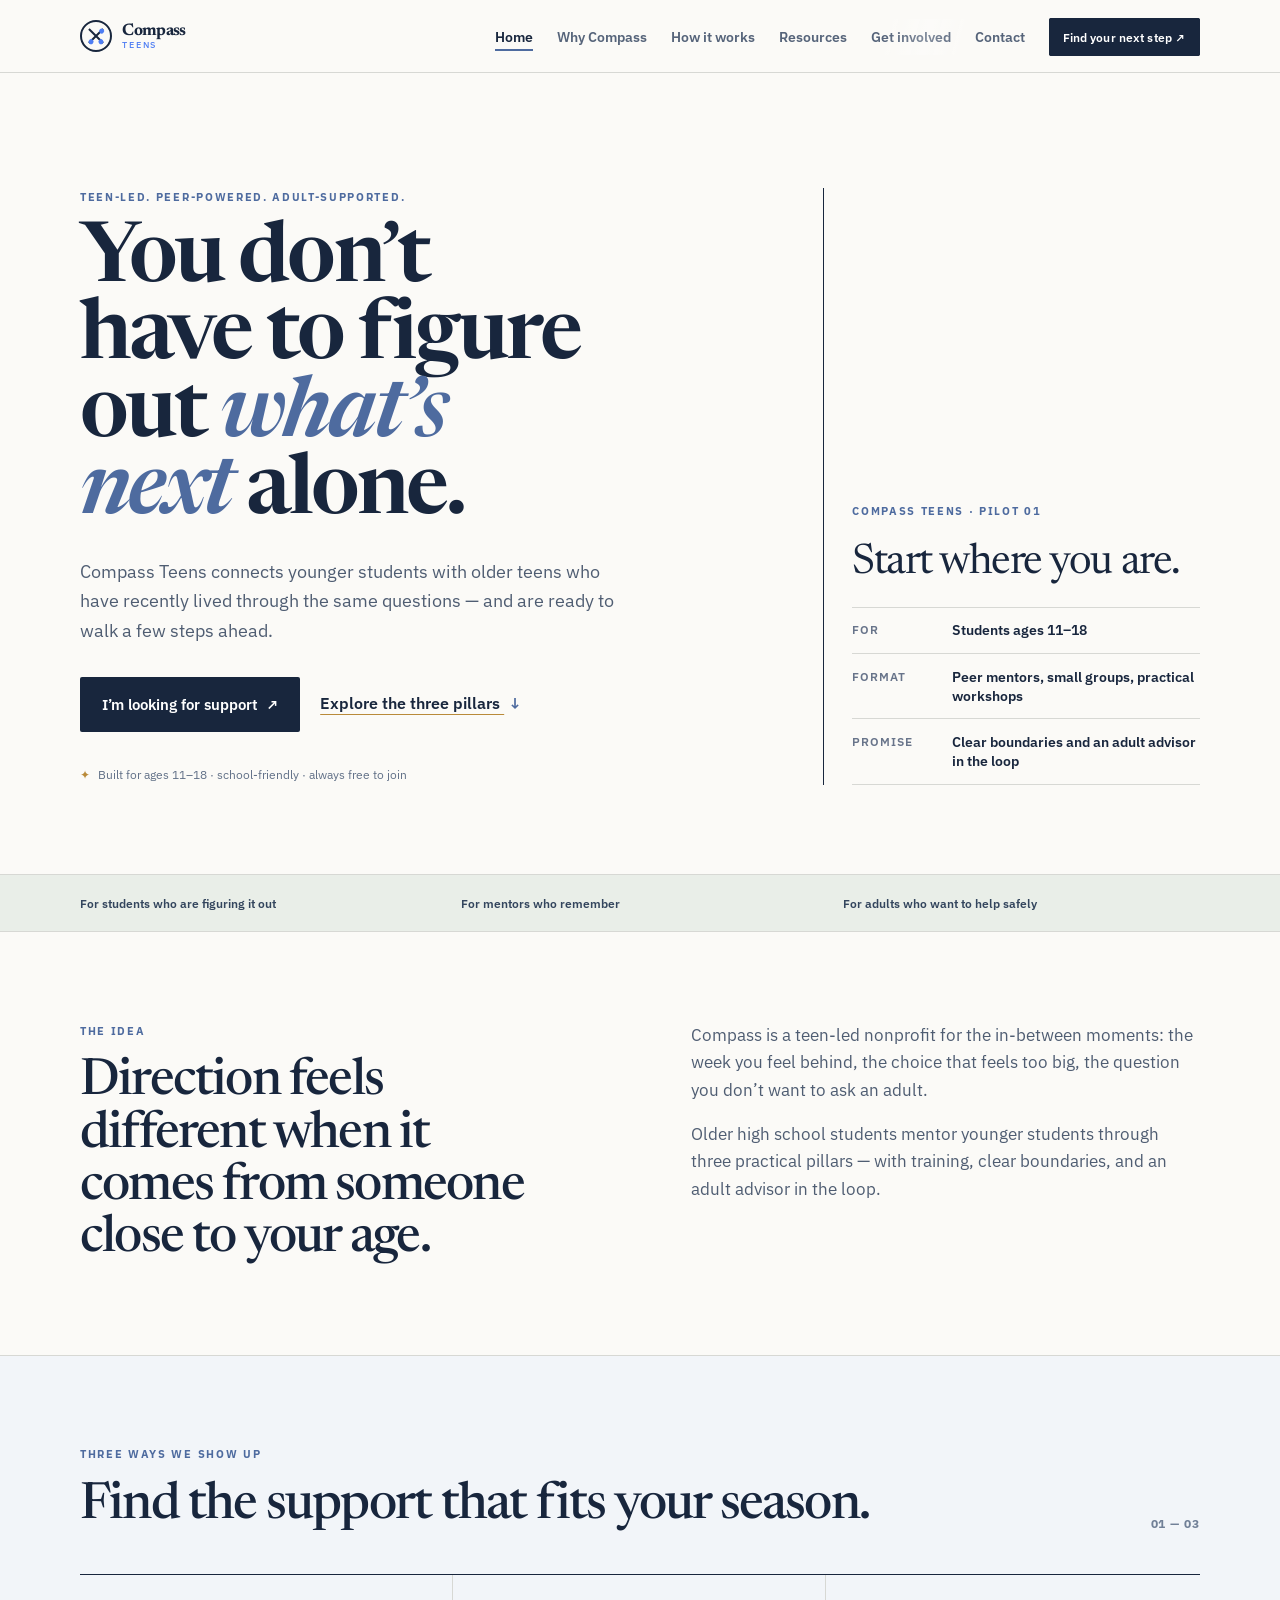
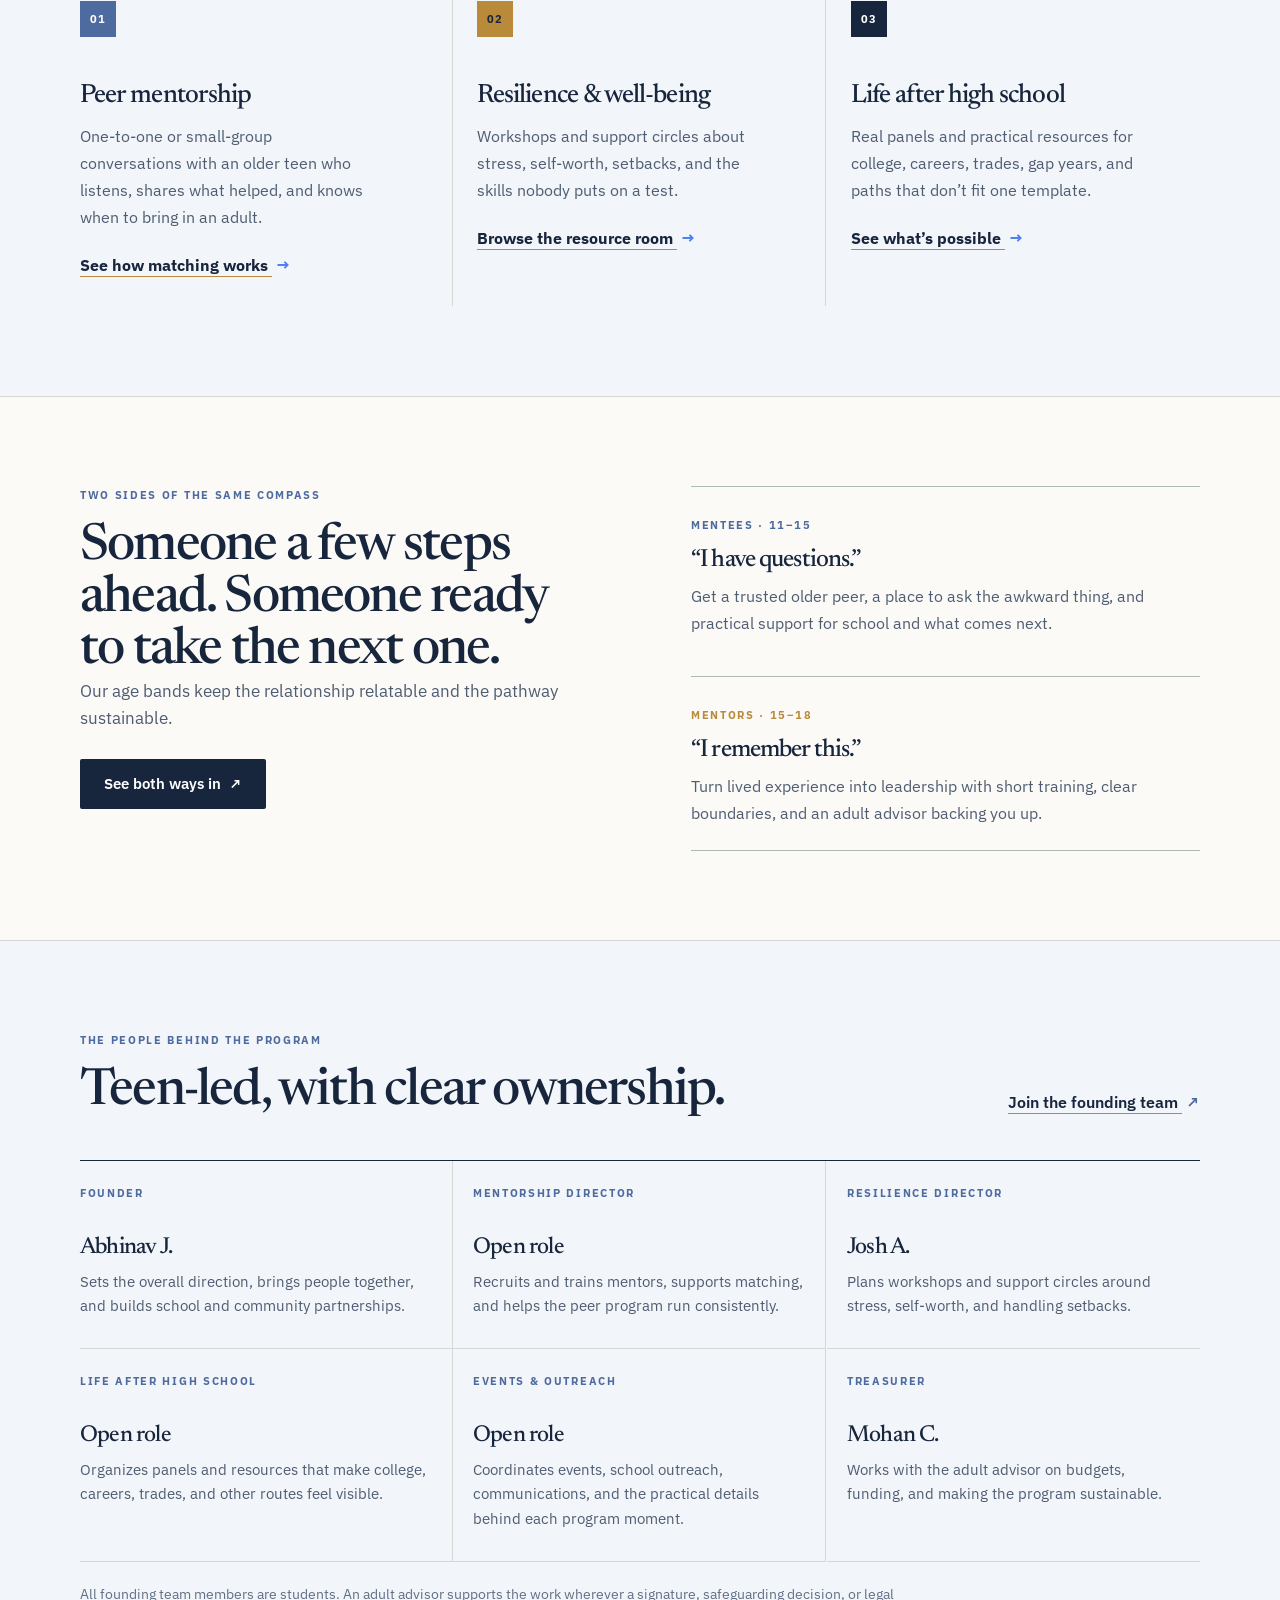
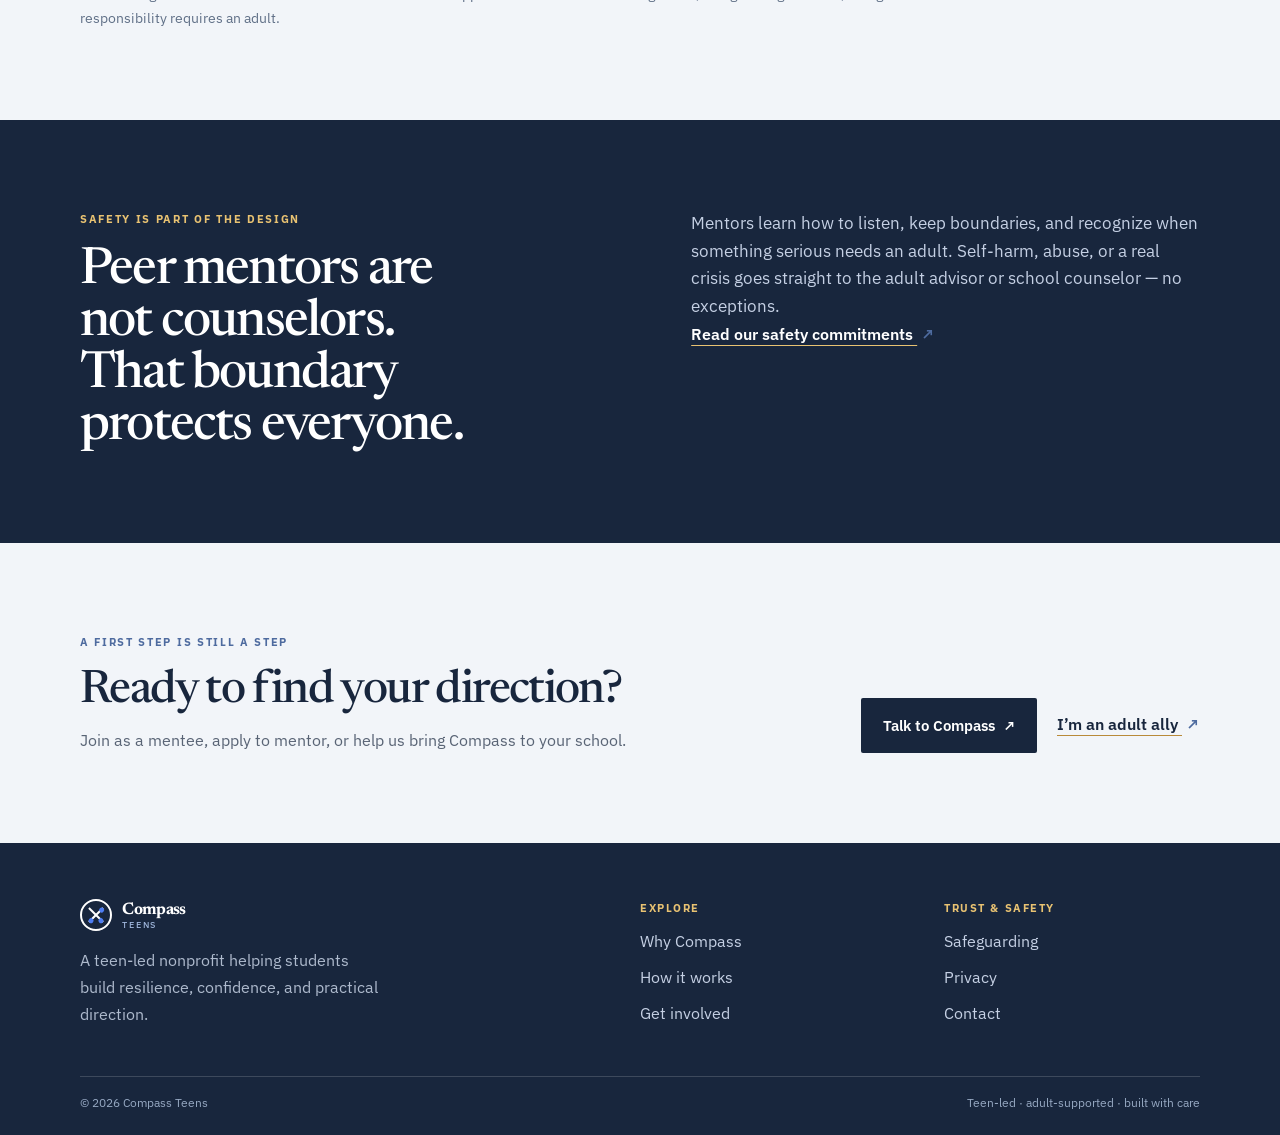
==== commit d49eb9ab: "Give Compass pages distinct visual identities" ====
--- a/index.html
+++ b/index.html
@@ -7,7 +7,7 @@
   <link rel="icon" type="image/svg+xml" href="favicon.svg">
   <link rel="preconnect" href="https://fonts.googleapis.com"><link rel="preconnect" href="https://fonts.gstatic.com" crossorigin>
   <link href="https://fonts.googleapis.com/css2?family=Newsreader:opsz,wght@6..72,400;500;600;700&family=IBM+Plex+Sans:wght@400;500;600&display=swap" rel="stylesheet">
-  <link rel="stylesheet" href="css/styles.css?v=20260916"><link rel="stylesheet" href="css/refinement.css?v=20260916c"><script>document.documentElement.classList.add('js');</script>
+  <link rel="stylesheet" href="css/styles.css?v=20260916"><link rel="stylesheet" href="css/refinement.css?v=20260916d"><script>document.documentElement.classList.add('js');</script>
 </head>
 <body class="compass-site">
   <a class="skip-link" href="#main">Skip to content</a>
--- a/css/refinement.css
+++ b/css/refinement.css
@@ -13,6 +13,7 @@
 
 html { background: var(--ct-paper); scroll-behavior: smooth; }
 body.compass-site { background: var(--ct-paper); color: var(--ct-ink); font-family: var(--font-body); }
+body.compass-site ::selection { background: #d9b968; color: var(--ct-ink); }
 .compass-site h1, .compass-site h2, .compass-site h3 {
   color: var(--ct-ink);
   font-family: var(--font-display);
@@ -103,6 +104,21 @@
 .compass-site:not(:has(.compass-hero)) .page-hero h1 { max-width: 14ch; margin: 0; }
 .compass-site .page-hero p:not(.eyebrow) { max-width: 32rem; margin: 0 0 .25rem; padding: 0; font-size: 1.02rem; color: var(--ct-copy); }
 .compass-site .page-hero + .section { padding-top: clamp(3.8rem, 7vw, 6rem); }
+
+/* A small page palette gives each section a memory without turning it into a rainbow. */
+.compass-site.page-about .page-hero { background: #f0eee7; }
+.compass-site.page-how .page-hero { background: #26364f; border-bottom-color: #26364f; }
+.compass-site.page-how .page-hero h1 { color: #fff; }
+.compass-site.page-how .page-hero p:not(.eyebrow) { color: #d5dce7; }
+.compass-site.page-how .page-hero .label { color: #e9c979; }
+.compass-site.page-resources .page-hero { background: #e8edf4; }
+.compass-site.page-involved .page-hero { background: #e7ede6; }
+.compass-site.page-contact .page-hero { background: #f2e9df; }
+.compass-site.page-safety .page-hero { background: #26364f; border-bottom-color: #26364f; }
+.compass-site.page-safety .page-hero h1 { color: #fff; }
+.compass-site.page-safety .page-hero p:not(.eyebrow) { color: #d5dce7; }
+.compass-site.page-safety .page-hero .label { color: #e9c979; }
+.compass-site.page-privacy .page-hero { background: #eceeef; }
 
 .compass-site .eyebrow,
 .compass-site .label,
@@ -205,7 +221,9 @@
 .compass-site .program-card + .program-card { padding-left: 1.5rem; }
 .compass-site .program-card:last-child { border-right: 0; }
 .compass-site .program-card:hover { transform: none; box-shadow: none; }
-.compass-site .program-number { color: var(--ct-blue); font-size: .72rem; letter-spacing: .08em; }
+.compass-site .program-number { width: 2.25rem; height: 2.25rem; display: grid; place-items: center; background: var(--ct-blue); color: #fff; font-size: .7rem; letter-spacing: .06em; }
+.compass-site .program-card:nth-child(2) .program-number { background: var(--ct-gold); color: var(--ct-ink); }
+.compass-site .program-card:nth-child(3) .program-number { background: var(--ct-ink); }
 .compass-site .program-icon { display: none; }
 .compass-site .program-card h3 { margin: 2.75rem 0 .7rem; font-size: 1.65rem; }
 .compass-site .program-card p { max-width: 18rem; color: var(--ct-copy); }
@@ -226,6 +244,8 @@
 .compass-site .team-card:nth-child(3n) { border-right: 0; }
 .compass-site .team-card h3 { margin: 2rem 0 .5rem; font-size: 1.45rem; }
 .compass-site .team-card p { color: var(--ct-copy); }
+.compass-site .team-card { transition: background-color .18s ease; }
+.compass-site .team-card:hover { background: #f2f0ea !important; transform: none; box-shadow: none; }
 .compass-site .team-note { max-width: 55rem; margin-top: 1.4rem; color: #607087; font-size: .88rem; }
 .compass-site .safety-section,
 .compass-site .band-ink { background: var(--ct-ink); color: #fff; }
@@ -285,6 +305,7 @@
 .compass-site .post-row,
 .compass-site .post-row:nth-child(n) { grid-template-columns: 8.5rem minmax(0, 1fr); gap: 2rem; min-height: 0; margin: 0; padding: 1.75rem 0; background: transparent; border: 0; border-bottom: 1px solid var(--ct-rule); border-radius: 0; box-shadow: none; transform: none; }
 .compass-site .post-row:hover { background: transparent; box-shadow: none; transform: none; }
+.compass-site .post-row:hover .post-title { color: var(--ct-blue); }
 .compass-site .post-date { color: var(--ct-blue); font-size: .76rem; font-weight: 700; }
 .compass-site .post-title, .compass-site .post-row:first-child .post-title { max-width: 39rem; color: var(--ct-ink); font-family: var(--font-display); font-size: 1.6rem; font-weight: 500; line-height: 1.12; letter-spacing: -.025em; }
 .compass-site .post-blurb { max-width: 43rem; margin: .55rem 0; color: var(--ct-copy); }
@@ -310,10 +331,18 @@
 
 /* Footer and quiet interaction. */
 .compass-site .site-footer { padding: 3.5rem 0 1.4rem; background: var(--ct-ink); color: #dbe2ec; }
+.compass-site .site-footer .compass-logo { color: #fff; }
+.compass-site .site-footer .compass-logo small { color: #9fb6dc; }
 .compass-site .footer-grid { gap: 3rem; }
 .compass-site .footer-blurb, .compass-site .footer-meta { color: #aebacd; }
 .compass-site .footer-label { color: #e8c272; }
 .compass-site .footer-bottom { border-top-color: rgba(255,255,255,.16); }
+.compass-site .compass-footer .compass-mark,
+.compass-site .site-footer .compass-mark { border-color: #fff; }
+.compass-site .compass-footer .compass-mark::before,
+.compass-site .compass-footer .compass-mark::after,
+.compass-site .site-footer .compass-mark::before,
+.compass-site .site-footer .compass-mark::after { background: #fff; }
 .compass-site .motion-card, .compass-site .motion-card:hover { transform: none !important; box-shadow: none !important; }
 .compass-site .motion-card::after { display: none; }
 .js .compass-site .motion-block { opacity: 0; transform: translateY(10px); transition: opacity .45s ease, transform .45s ease; transition-delay: var(--motion-delay, 0ms); }
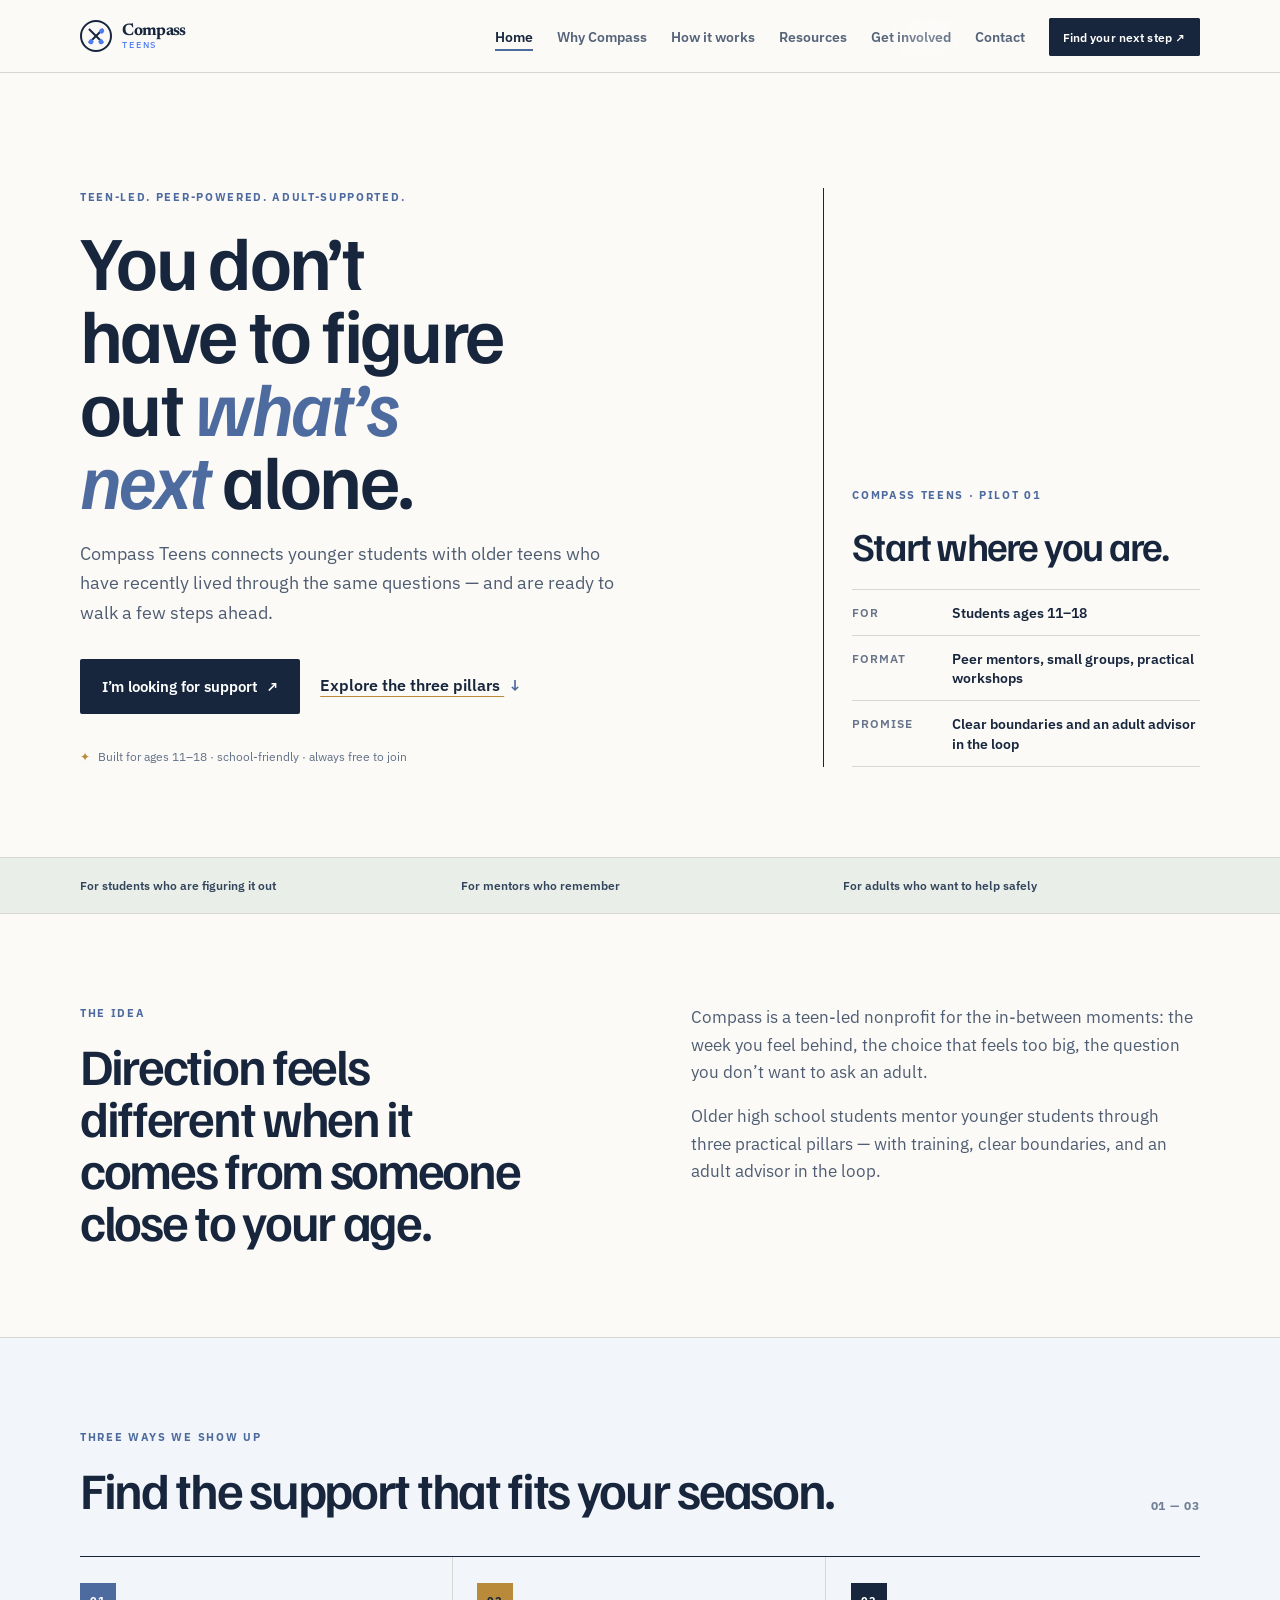
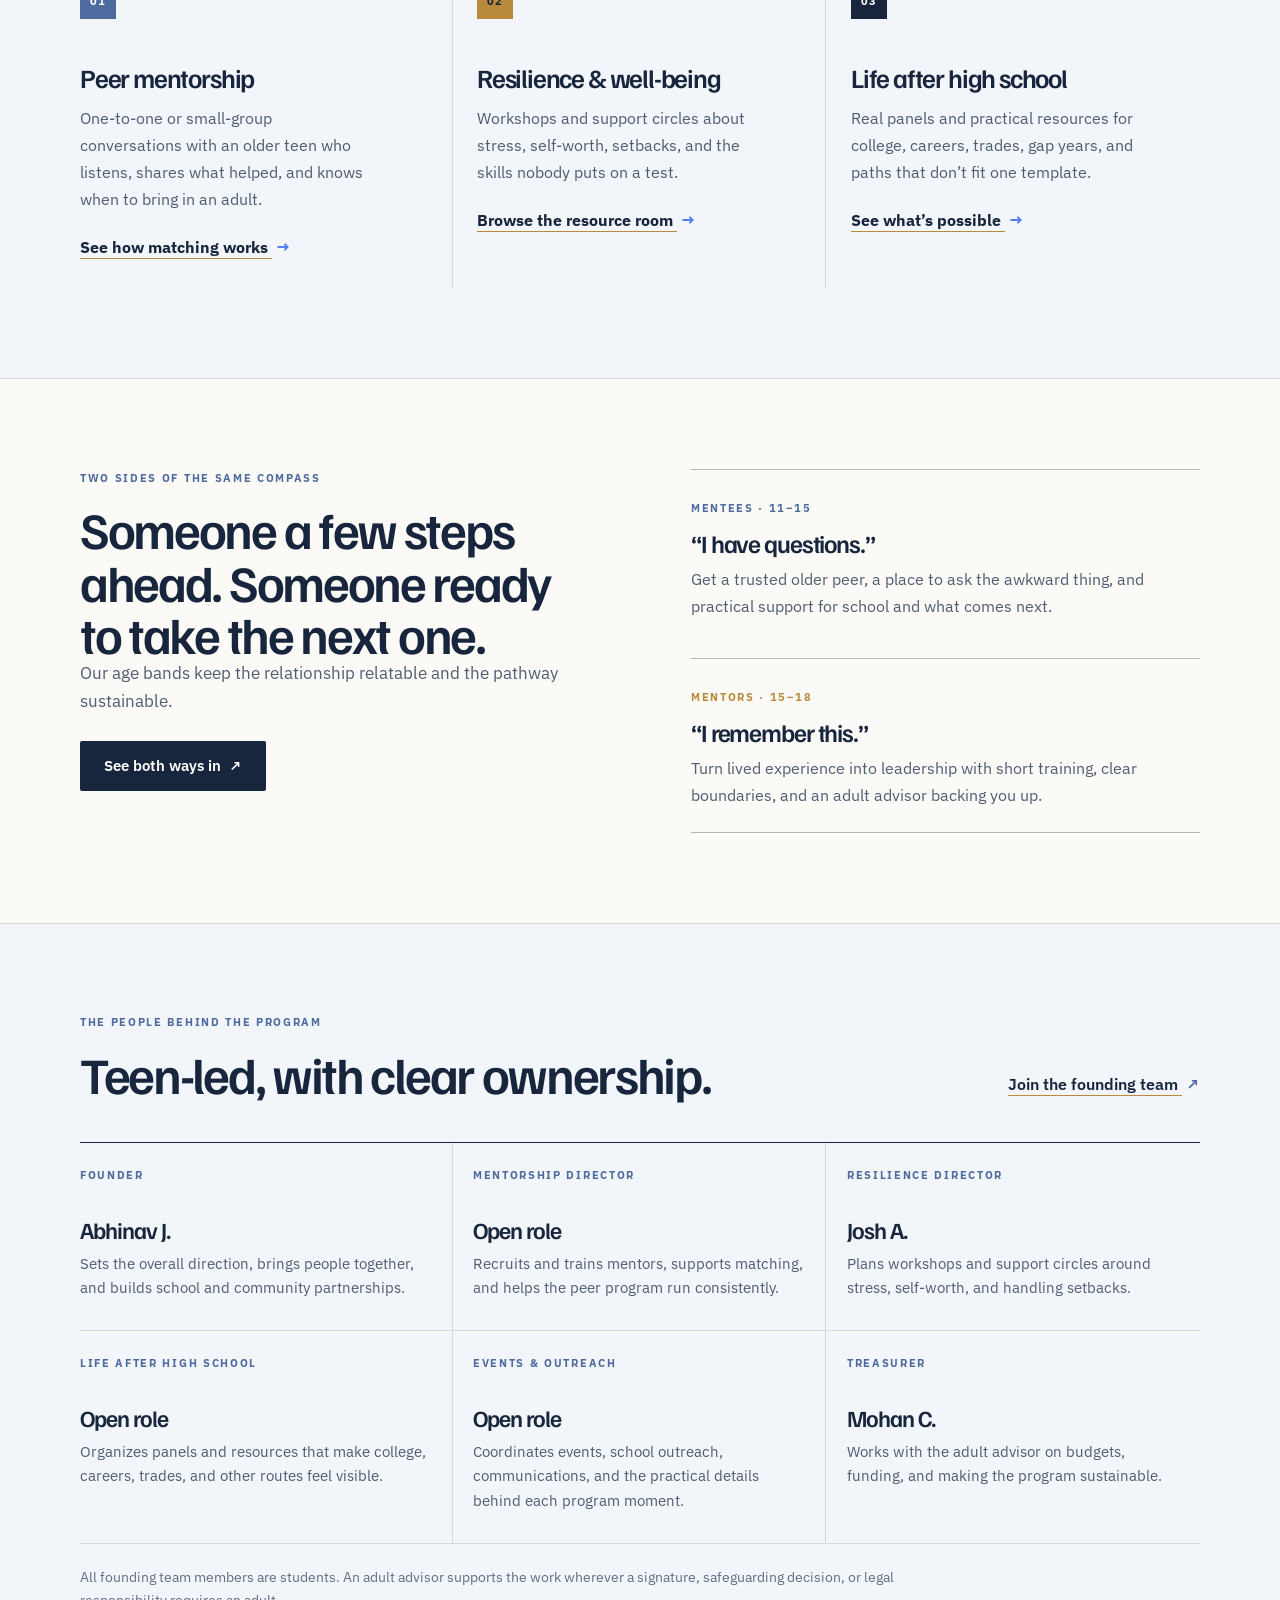
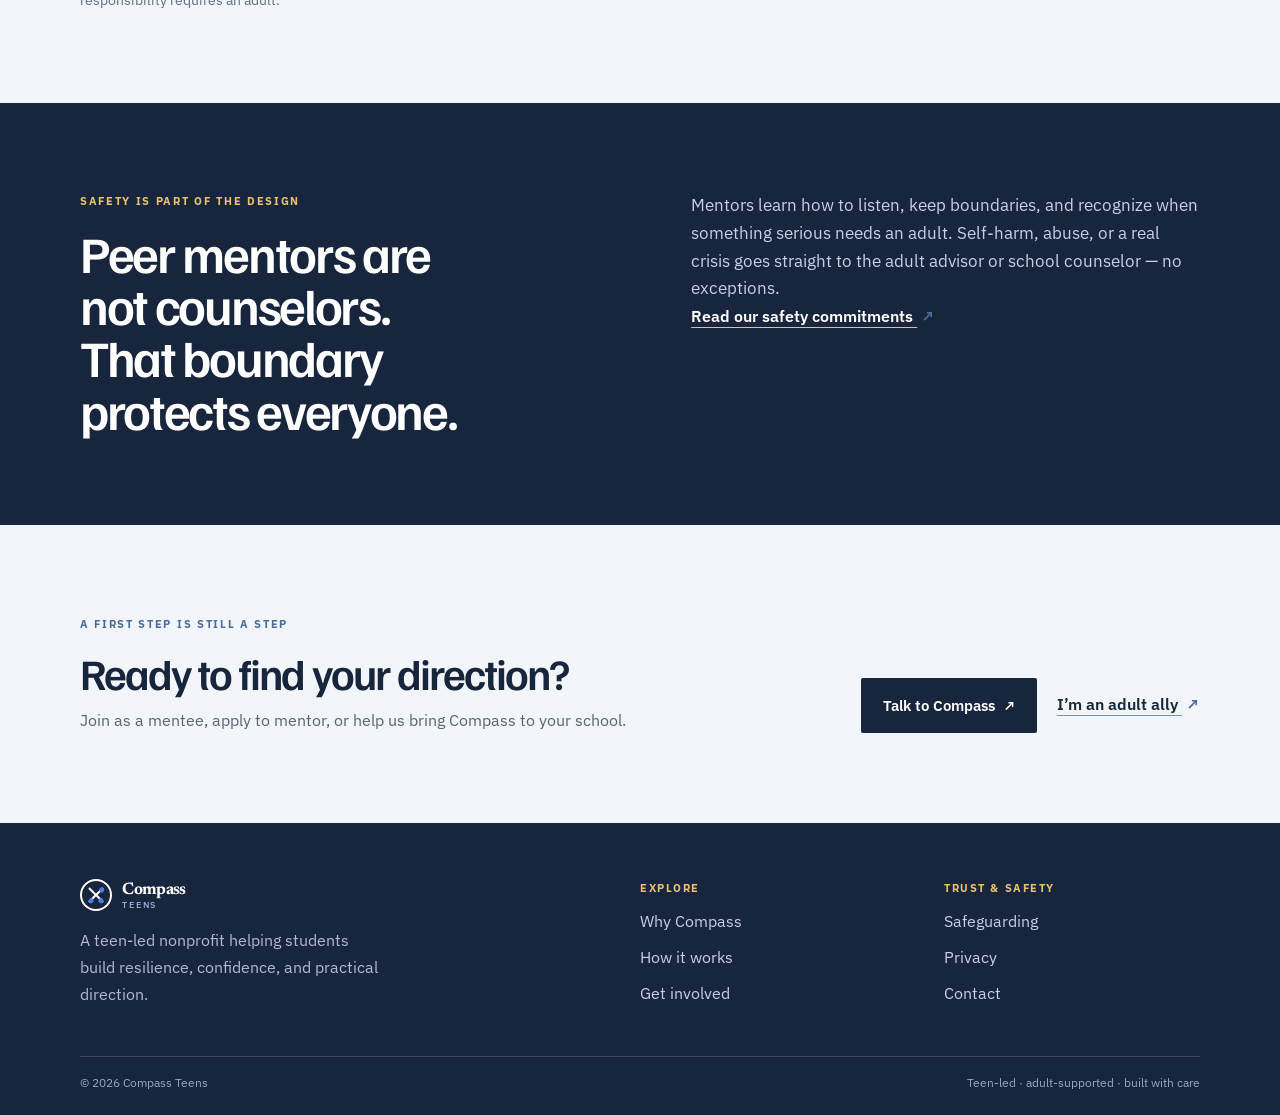
==== commit 7afbf197: "Replace template serif with a humanist type system" ====
--- a/index.html
+++ b/index.html
@@ -6,8 +6,8 @@
   <meta name="description" content="Compass Teens connects younger students with older teen mentors for resilience, well-being, and life-after-high-school direction.">
   <link rel="icon" type="image/svg+xml" href="favicon.svg">
   <link rel="preconnect" href="https://fonts.googleapis.com"><link rel="preconnect" href="https://fonts.gstatic.com" crossorigin>
-  <link href="https://fonts.googleapis.com/css2?family=Newsreader:opsz,wght@6..72,400;500;600;700&family=IBM+Plex+Sans:wght@400;500;600&display=swap" rel="stylesheet">
-  <link rel="stylesheet" href="css/styles.css?v=20260916"><link rel="stylesheet" href="css/refinement.css?v=20260916d"><script>document.documentElement.classList.add('js');</script>
+  <link href="https://fonts.googleapis.com/css2?family=Familjen+Grotesk:wght@500;600;700&family=IBM+Plex+Sans:wght@400;500;600&family=Newsreader:opsz,wght@6..72,500;600;700&display=swap" rel="stylesheet">
+  <link rel="stylesheet" href="css/styles.css?v=20260916"><link rel="stylesheet" href="css/refinement.css?v=20260916e"><script>document.documentElement.classList.add('js');</script>
 </head>
 <body class="compass-site">
   <a class="skip-link" href="#main">Skip to content</a>
--- a/css/refinement.css
+++ b/css/refinement.css
@@ -13,16 +13,17 @@
 
 html { background: var(--ct-paper); scroll-behavior: smooth; }
 body.compass-site { background: var(--ct-paper); color: var(--ct-ink); font-family: var(--font-body); }
+.compass-site { --font-display: "Familjen Grotesk", "Arial Narrow", sans-serif; }
 body.compass-site ::selection { background: #d9b968; color: var(--ct-ink); }
 .compass-site h1, .compass-site h2, .compass-site h3 {
   color: var(--ct-ink);
   font-family: var(--font-display);
-  font-weight: 500;
-  letter-spacing: -.035em;
+  font-weight: 600;
+  letter-spacing: -.045em;
   text-wrap: balance;
 }
-.compass-site h1 { font-size: clamp(3rem, 5.5vw, 5.5rem); line-height: .98; }
-.compass-site h2 { font-size: clamp(2.15rem, 3.6vw, 3.55rem); line-height: 1.04; }
+.compass-site h1 { font-size: clamp(2.8rem, 5.2vw, 5.1rem); line-height: .98; }
+.compass-site h2 { font-size: clamp(2.05rem, 3.4vw, 3.35rem); line-height: 1.05; }
 .compass-site h3 { font-size: 1.35rem; line-height: 1.16; }
 .compass-site p { color: var(--ct-copy); line-height: 1.68; }
 .compass-site .container { width: min(1120px, calc(100% - 3rem)); }
@@ -44,6 +45,7 @@
   backdrop-filter: none;
 }
 .compass-site .site-header.header-scrolled { background: rgba(251, 250, 247, .99); box-shadow: 0 5px 18px rgba(24, 38, 61, .06); }
+.compass-site .compass-logo { font-family: "Newsreader", Georgia, serif; }
 .compass-site .header-inner { min-height: 72px; padding: .9rem 0; }
 .compass-site .site-nav a:not(.btn) { color: #56647a; font-size: .88rem; font-weight: 600; }
 .compass-site .site-nav a:not(.btn):hover,
@@ -143,7 +145,7 @@
   border-bottom: 1px solid var(--ct-rule);
 }
 .compass-site .compass-hero-grid { grid-template-columns: minmax(0, 1.25fr) minmax(300px, .75fr); gap: clamp(3rem, 9vw, 8rem); align-items: end; }
-.compass-site .hero-copy h1 { max-width: 11ch; margin-bottom: 1.5rem; font-size: clamp(3.6rem, 6.5vw, 6.7rem); line-height: .93; }
+.compass-site .hero-copy h1 { max-width: 11ch; margin-bottom: 1.5rem; font-size: clamp(3.35rem, 6vw, 6rem); line-height: .95; }
 .compass-site .hero-copy h1 em { color: var(--ct-blue); font-style: italic; }
 .compass-site .hero-lede { max-width: 35rem; margin: 0 0 2rem; color: var(--ct-copy); font-size: 1.1rem; }
 .compass-site .hero-actions,
@@ -182,7 +184,7 @@
   justify-content: flex-end;
 }
 .compass-site .docket-label { margin: 0 0 1.35rem; color: var(--ct-blue); font-size: .7rem; font-weight: 700; letter-spacing: .15em; text-transform: uppercase; }
-.compass-site .docket-title { margin: 0 0 1.5rem; color: var(--ct-ink); font-family: var(--font-display); font-size: clamp(2.2rem, 3.3vw, 3.25rem); line-height: .95; letter-spacing: -.035em; }
+.compass-site .docket-title { margin: 0 0 1.5rem; color: var(--ct-ink); font-family: var(--font-display); font-size: clamp(2.1rem, 3.1vw, 3rem); font-weight: 600; line-height: .98; letter-spacing: -.045em; }
 .compass-site .docket-list { margin: 0; border-top: 1px solid var(--ct-rule); }
 .compass-site .docket-list div { display: grid; grid-template-columns: 5.25rem 1fr; gap: 1rem; padding: .8rem 0; border-bottom: 1px solid var(--ct-rule); }
 .compass-site .docket-list dt { color: #68748a; font-size: .72rem; font-weight: 600; letter-spacing: .08em; text-transform: uppercase; }
@@ -307,7 +309,7 @@
 .compass-site .post-row:hover { background: transparent; box-shadow: none; transform: none; }
 .compass-site .post-row:hover .post-title { color: var(--ct-blue); }
 .compass-site .post-date { color: var(--ct-blue); font-size: .76rem; font-weight: 700; }
-.compass-site .post-title, .compass-site .post-row:first-child .post-title { max-width: 39rem; color: var(--ct-ink); font-family: var(--font-display); font-size: 1.6rem; font-weight: 500; line-height: 1.12; letter-spacing: -.025em; }
+.compass-site .post-title, .compass-site .post-row:first-child .post-title { max-width: 39rem; color: var(--ct-ink); font-family: var(--font-display); font-size: 1.5rem; font-weight: 600; line-height: 1.15; letter-spacing: -.035em; }
 .compass-site .post-blurb { max-width: 43rem; margin: .55rem 0; color: var(--ct-copy); }
 .compass-site .post-meta { color: #6a778b; font-size: .72rem; letter-spacing: .08em; text-transform: uppercase; }
 .compass-site .tag-gold, .compass-site .tag-blue, .compass-site .tag-green { color: var(--ct-blue); }
@@ -381,8 +383,8 @@
 
 @media (max-width: 540px) {
   .compass-site .container { width: min(100% - 2rem, 1120px); }
-  .compass-site h1 { font-size: clamp(2.7rem, 14vw, 4rem); }
-  .compass-site .hero-copy h1 { font-size: clamp(3rem, 15vw, 4.25rem); }
+  .compass-site h1 { font-size: clamp(2.55rem, 13vw, 3.8rem); }
+  .compass-site .hero-copy h1 { font-size: clamp(2.9rem, 14vw, 4rem); }
   .compass-site .docket-list div { grid-template-columns: 4.65rem 1fr; }
   .compass-site .form-cols.cols-2 { grid-template-columns: 1fr; }
 }
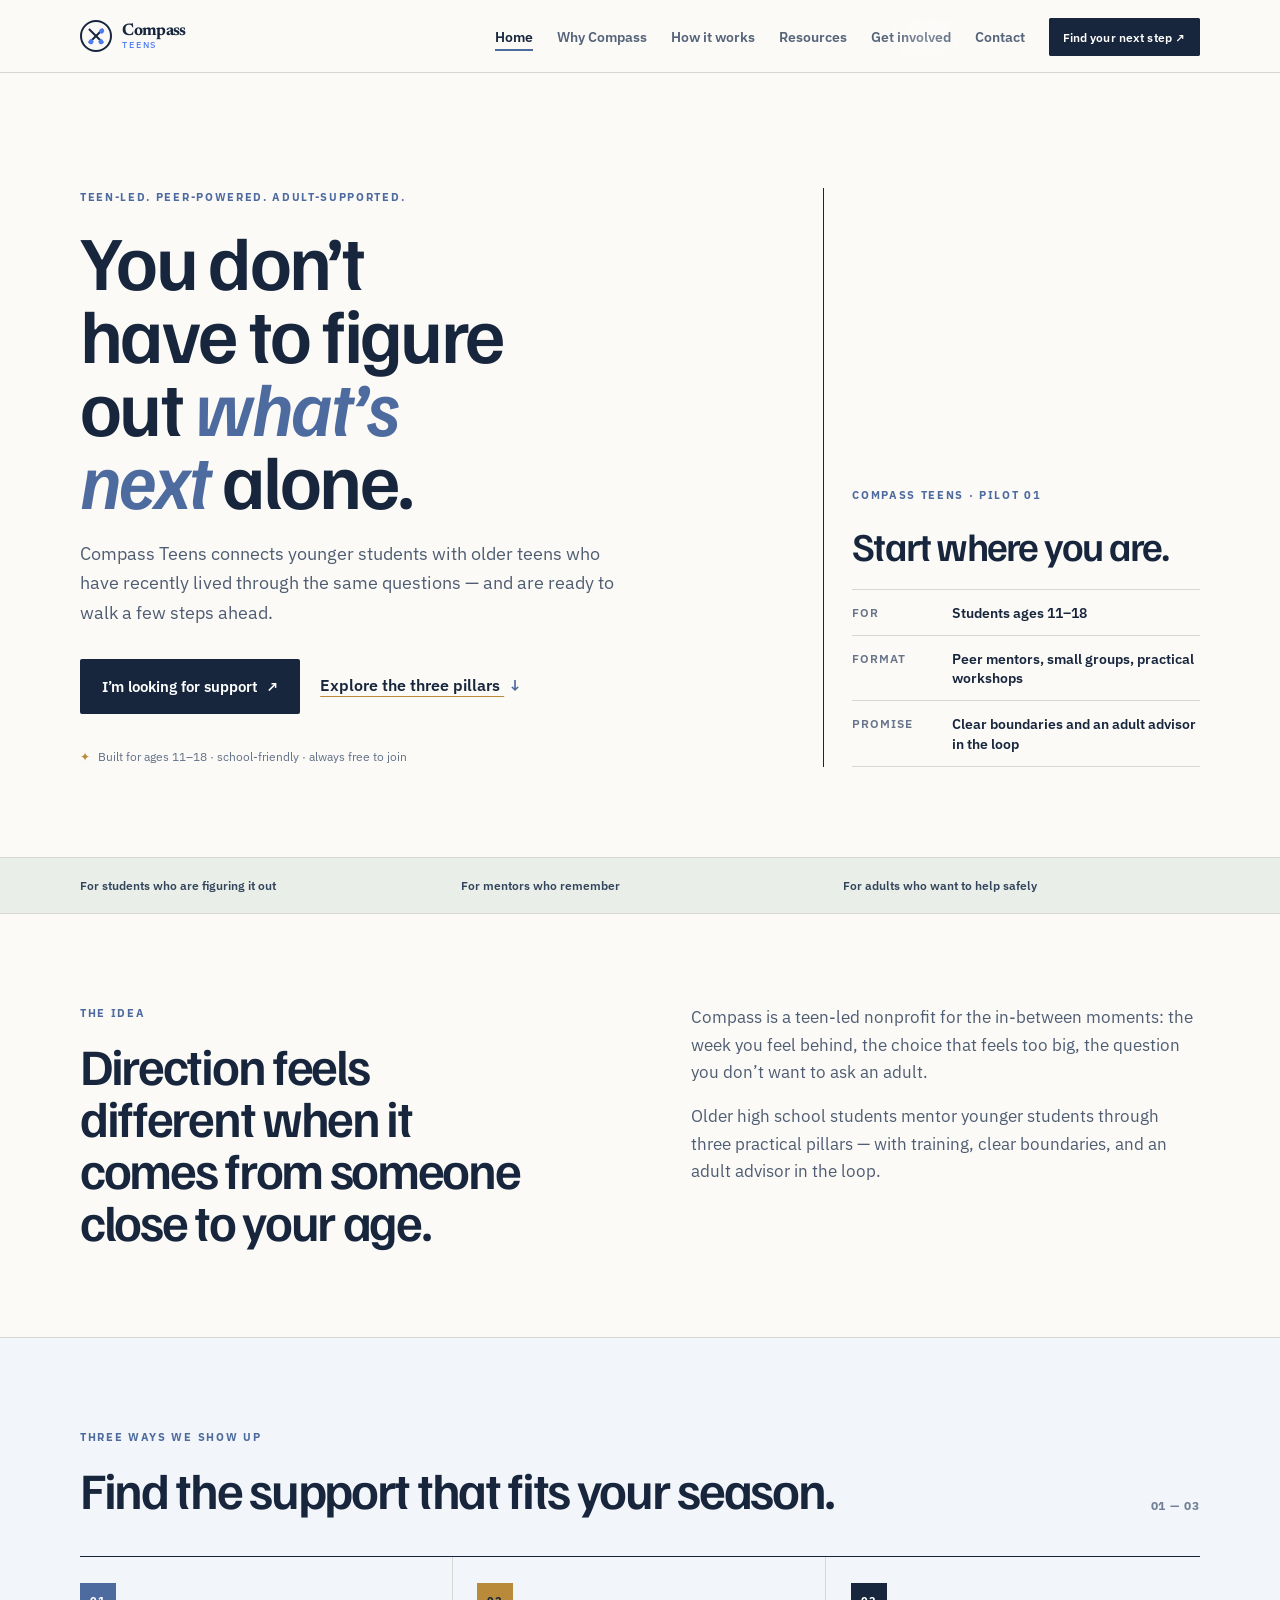
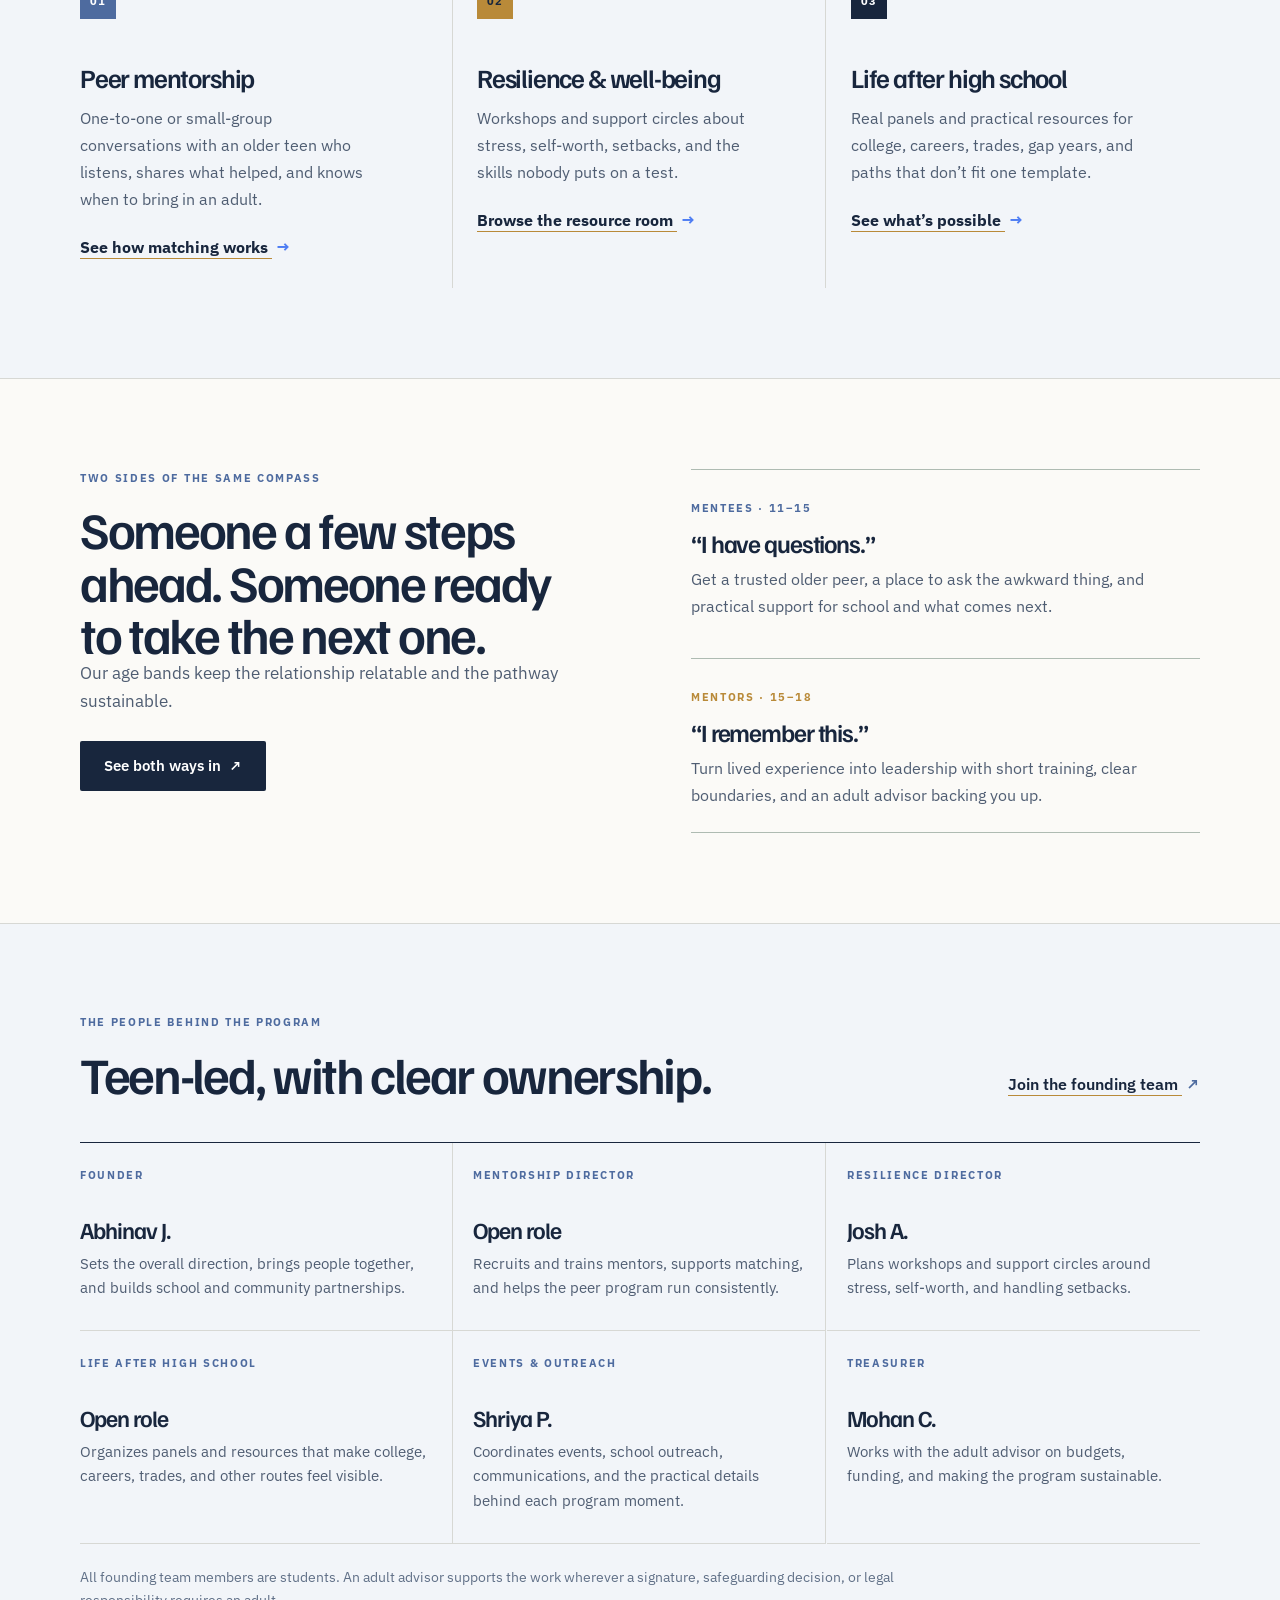
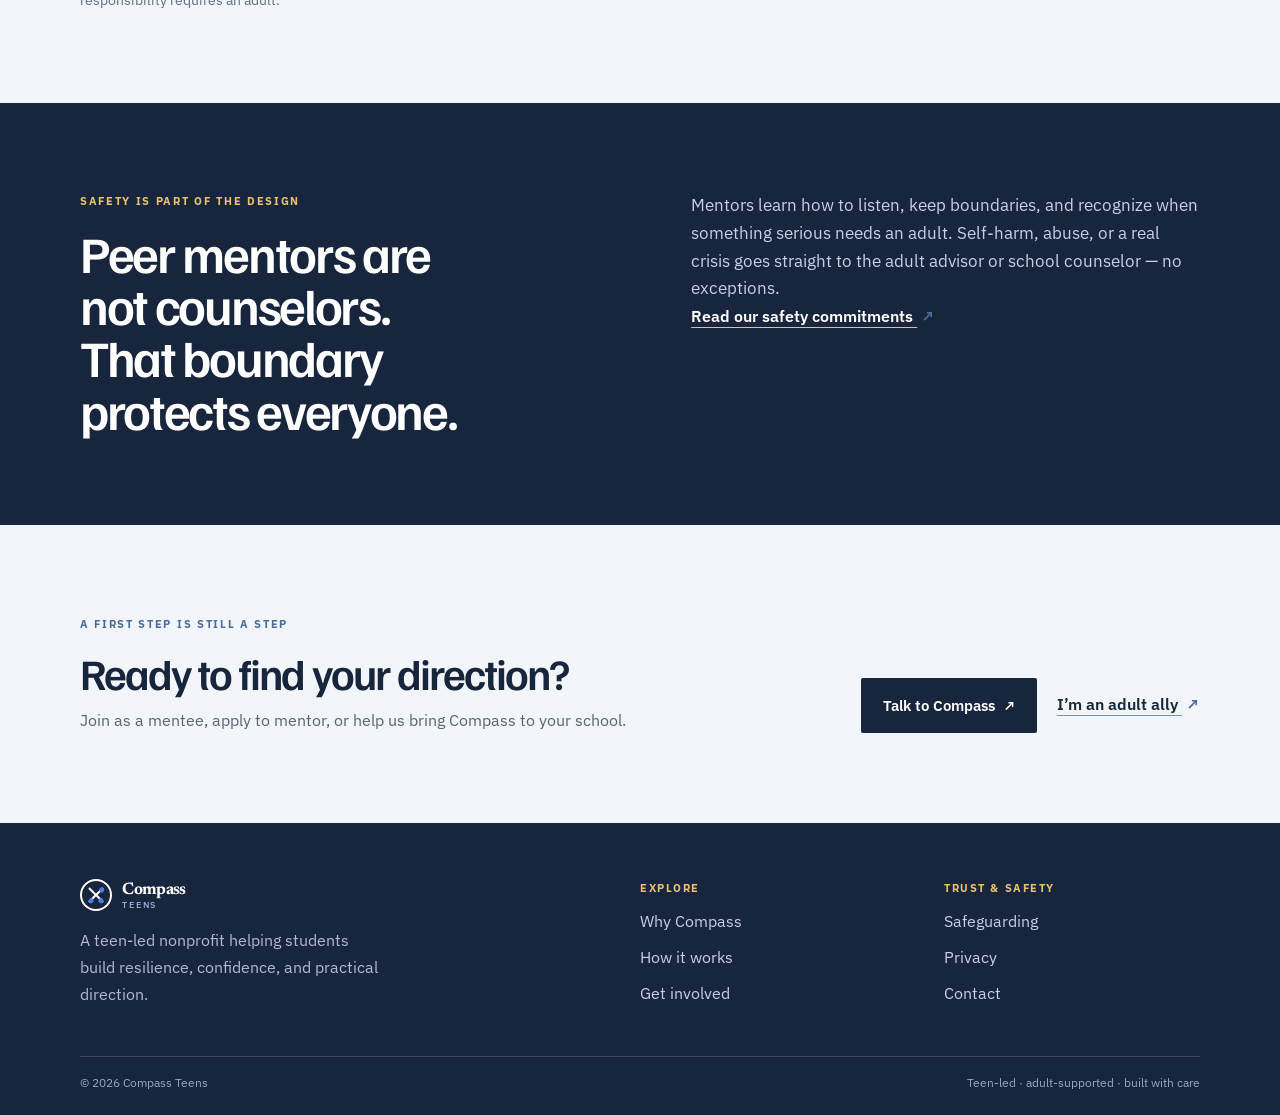
==== commit 545a008c: "Add Shriya P. to events and outreach" ====
--- a/index.html
+++ b/index.html
@@ -22,7 +22,7 @@
     <section class="section compass-intro"><div class="container intro-grid"><div><p class="eyebrow muted">The idea</p><h2>Direction feels different when it comes from someone close to your age.</h2></div><div><p>Compass is a teen-led nonprofit for the in-between moments: the week you feel behind, the choice that feels too big, the question you don’t want to ask an adult.</p><p>Older high school students mentor younger students through three practical pillars — with training, clear boundaries, and an adult advisor in the loop.</p></div></div></section>
     <section class="section programs-section" id="programs"><div class="container"><div class="section-heading"><div><p class="eyebrow muted">Three ways we show up</p><h2>Find the support that fits your season.</h2></div><span class="section-index">01 — 03</span></div><div class="program-grid"><article class="program-card program-sun"><span class="program-number">01</span><div class="program-icon">↗</div><h3>Peer mentorship</h3><p>One-to-one or small-group conversations with an older teen who listens, shares what helped, and knows when to bring in an adult.</p><a href="how-it-works.html#matching">See how matching works <span>→</span></a></article><article class="program-card program-lilac"><span class="program-number">02</span><div class="program-icon">≈</div><h3>Resilience &amp; well-being</h3><p>Workshops and support circles about stress, self-worth, setbacks, and the skills nobody puts on a test.</p><a href="resources.html">Browse the resource room <span>→</span></a></article><article class="program-card program-sky"><span class="program-number">03</span><div class="program-icon">↗</div><h3>Life after high school</h3><p>Real panels and practical resources for college, careers, trades, gap years, and paths that don’t fit one template.</p><a href="resources.html">See what’s possible <span>→</span></a></article></div></div></section>
     <section class="section age-section"><div class="container age-grid"><div class="age-copy"><p class="eyebrow muted">Two sides of the same compass</p><h2>Someone a few steps ahead. Someone ready to take the next one.</h2><p>Our age bands keep the relationship relatable and the pathway sustainable.</p><a class="btn btn-dark" href="get-involved.html">See both ways in <span>↗</span></a></div><div class="age-cards"><article class="age-card"><span class="age-label">MENTEES · 11–15</span><h3>“I have questions.”</h3><p>Get a trusted older peer, a place to ask the awkward thing, and practical support for school and what comes next.</p></article><article class="age-card mentor-card"><span class="age-label">MENTORS · 15–18</span><h3>“I remember this.”</h3><p>Turn lived experience into leadership with short training, clear boundaries, and an adult advisor backing you up.</p></article></div></div></section>
-    <section class="section team-section" id="team"><div class="container"><div class="section-heading"><div><p class="eyebrow muted">The people behind the program</p><h2>Teen-led, with clear ownership.</h2></div><a class="text-link" href="get-involved.html">Join the founding team <span>↗</span></a></div><div class="team-grid"><article class="team-card"><span class="team-role">FOUNDER</span><h3>Abhinav J.</h3><p>Sets the overall direction, brings people together, and builds school and community partnerships.</p></article><article class="team-card"><span class="team-role">MENTORSHIP DIRECTOR</span><h3>Open role</h3><p>Recruits and trains mentors, supports matching, and helps the peer program run consistently.</p></article><article class="team-card"><span class="team-role">RESILIENCE DIRECTOR</span><h3>Josh A.</h3><p>Plans workshops and support circles around stress, self-worth, and handling setbacks.</p></article><article class="team-card"><span class="team-role">LIFE AFTER HIGH SCHOOL</span><h3>Open role</h3><p>Organizes panels and resources that make college, careers, trades, and other routes feel visible.</p></article><article class="team-card"><span class="team-role">EVENTS &amp; OUTREACH</span><h3>Open role</h3><p>Coordinates events, school outreach, communications, and the practical details behind each program moment.</p></article><article class="team-card"><span class="team-role">TREASURER</span><h3>Mohan C.</h3><p>Works with the adult advisor on budgets, funding, and making the program sustainable.</p></article></div><p class="team-note">All founding team members are students. An adult advisor supports the work wherever a signature, safeguarding decision, or legal responsibility requires an adult.</p></div></section>
+    <section class="section team-section" id="team"><div class="container"><div class="section-heading"><div><p class="eyebrow muted">The people behind the program</p><h2>Teen-led, with clear ownership.</h2></div><a class="text-link" href="get-involved.html">Join the founding team <span>↗</span></a></div><div class="team-grid"><article class="team-card"><span class="team-role">FOUNDER</span><h3>Abhinav J.</h3><p>Sets the overall direction, brings people together, and builds school and community partnerships.</p></article><article class="team-card"><span class="team-role">MENTORSHIP DIRECTOR</span><h3>Open role</h3><p>Recruits and trains mentors, supports matching, and helps the peer program run consistently.</p></article><article class="team-card"><span class="team-role">RESILIENCE DIRECTOR</span><h3>Josh A.</h3><p>Plans workshops and support circles around stress, self-worth, and handling setbacks.</p></article><article class="team-card"><span class="team-role">LIFE AFTER HIGH SCHOOL</span><h3>Open role</h3><p>Organizes panels and resources that make college, careers, trades, and other routes feel visible.</p></article><article class="team-card"><span class="team-role">EVENTS &amp; OUTREACH</span><h3>Shriya P.</h3><p>Coordinates events, school outreach, communications, and the practical details behind each program moment.</p></article><article class="team-card"><span class="team-role">TREASURER</span><h3>Mohan C.</h3><p>Works with the adult advisor on budgets, funding, and making the program sustainable.</p></article></div><p class="team-note">All founding team members are students. An adult advisor supports the work wherever a signature, safeguarding decision, or legal responsibility requires an adult.</p></div></section>
     <section class="section safety-section"><div class="container safety-grid"><div><p class="eyebrow">Safety is part of the design</p><h2>Peer mentors are not counselors. That boundary protects everyone.</h2></div><div><p>Mentors learn how to listen, keep boundaries, and recognize when something serious needs an adult. Self-harm, abuse, or a real crisis goes straight to the adult advisor or school counselor — no exceptions.</p><a class="text-link light" href="safeguarding.html">Read our safety commitments <span>↗</span></a></div></div></section>
     <section class="section cta-section"><div class="container cta-card"><div><p class="eyebrow muted">A first step is still a step</p><h2>Ready to find your direction?</h2><p>Join as a mentee, apply to mentor, or help us bring Compass to your school.</p></div><div class="cta-actions"><a class="btn btn-compass" href="contact.html?type=teen">Talk to Compass <span>↗</span></a><a class="text-link" href="contact.html?type=educator">I’m an adult ally <span>↗</span></a></div></div></section>
   </main>
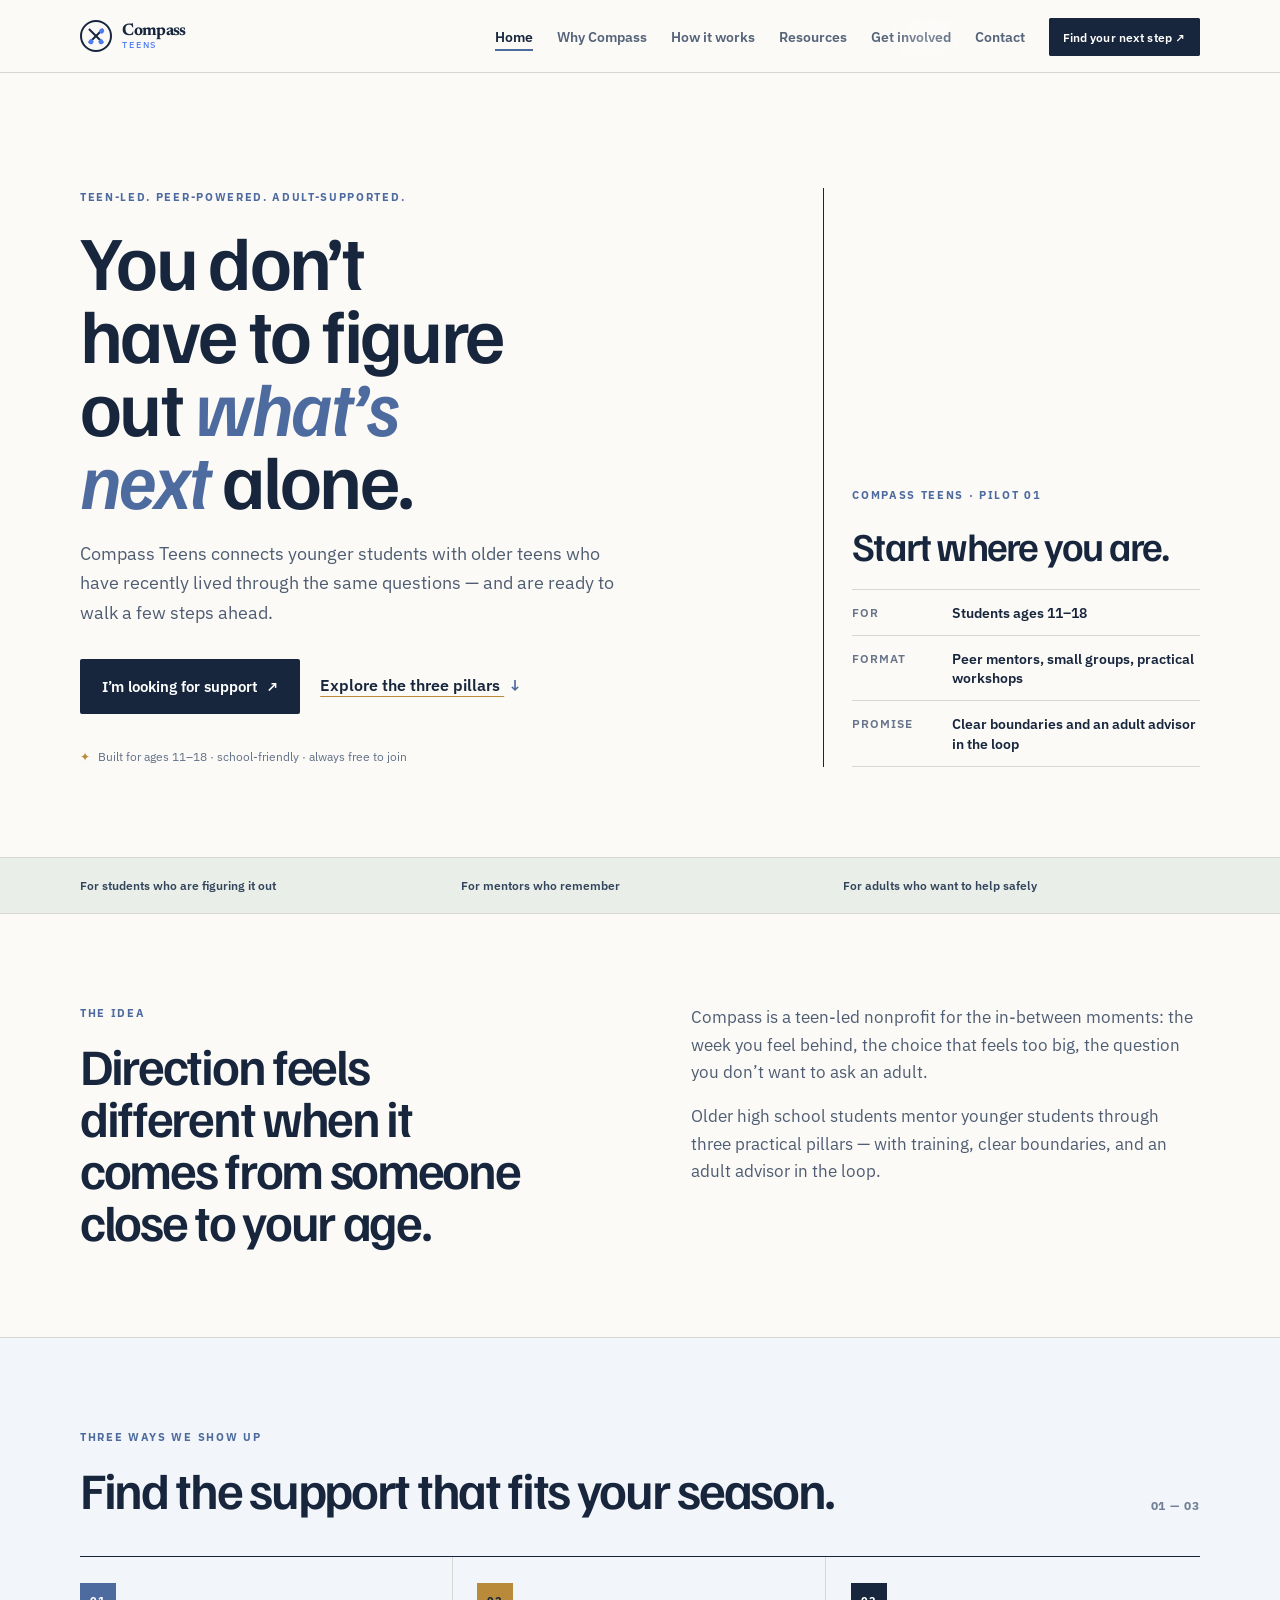
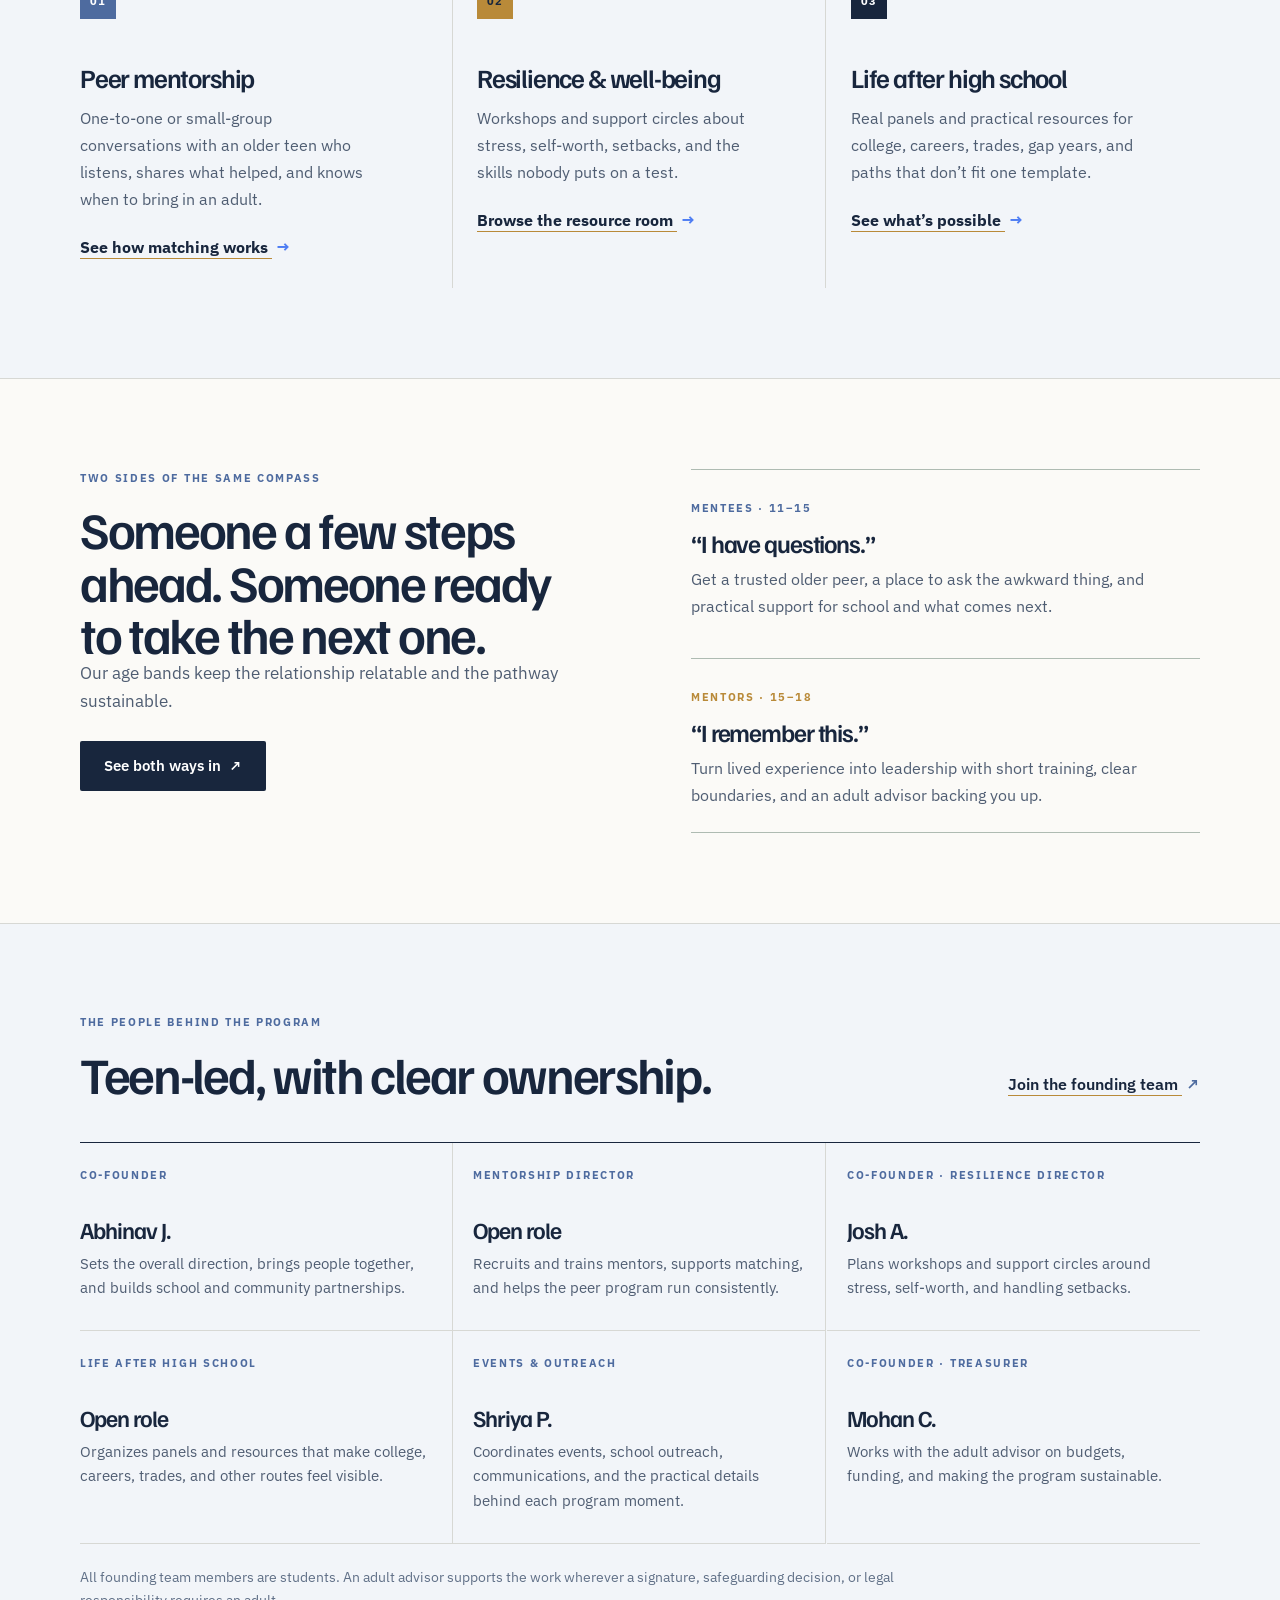
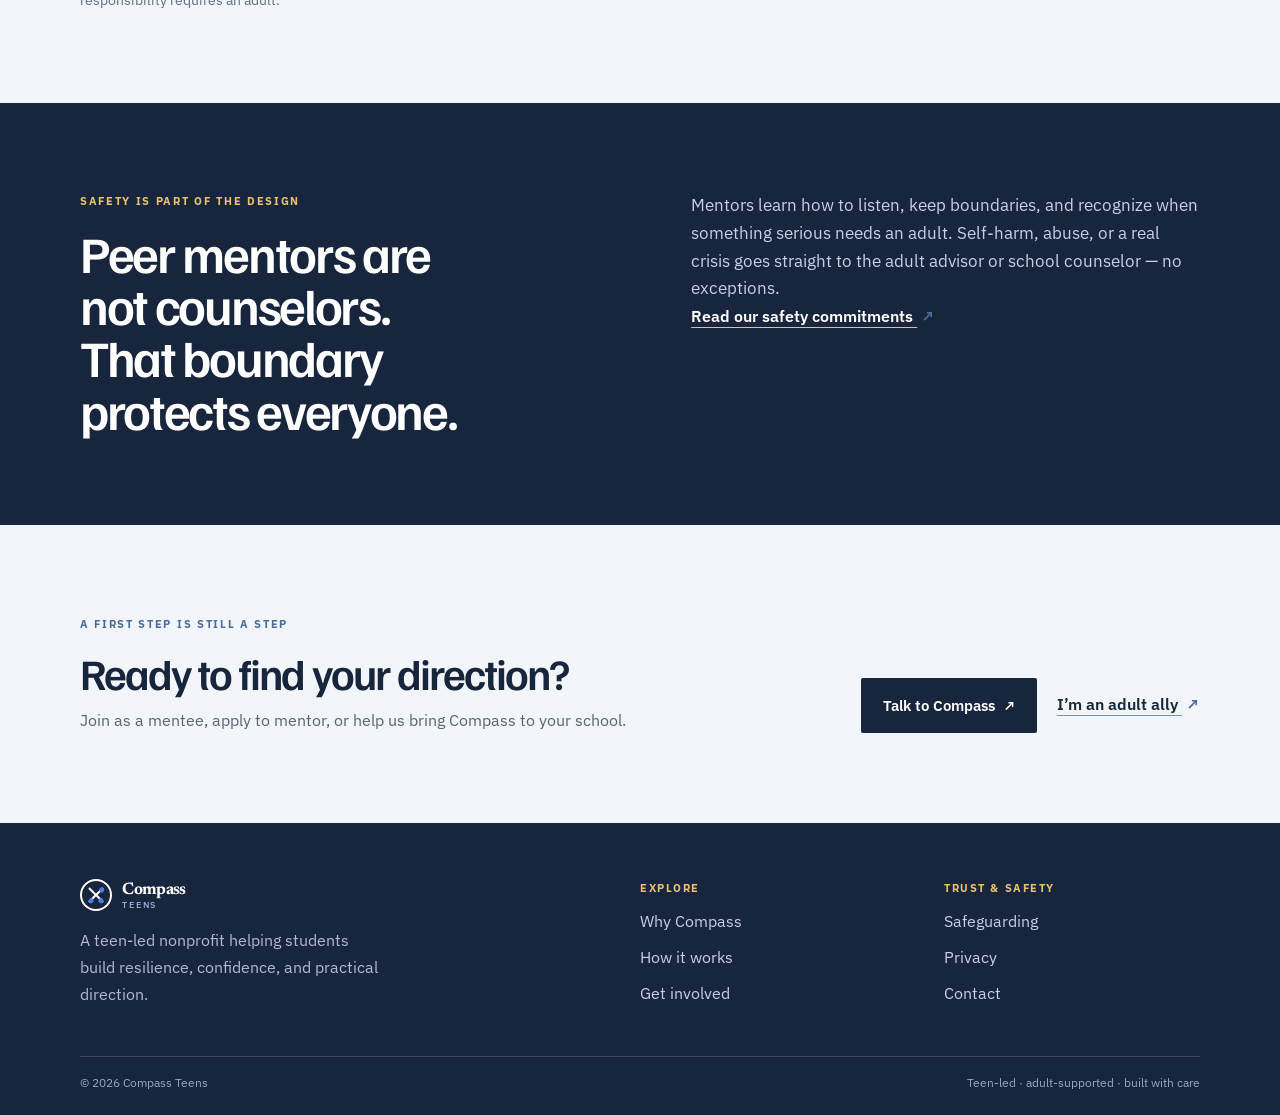
==== commit 57535769: "Update Compass co-founder roles" ====
--- a/index.html
+++ b/index.html
@@ -22,7 +22,7 @@
     <section class="section compass-intro"><div class="container intro-grid"><div><p class="eyebrow muted">The idea</p><h2>Direction feels different when it comes from someone close to your age.</h2></div><div><p>Compass is a teen-led nonprofit for the in-between moments: the week you feel behind, the choice that feels too big, the question you don’t want to ask an adult.</p><p>Older high school students mentor younger students through three practical pillars — with training, clear boundaries, and an adult advisor in the loop.</p></div></div></section>
     <section class="section programs-section" id="programs"><div class="container"><div class="section-heading"><div><p class="eyebrow muted">Three ways we show up</p><h2>Find the support that fits your season.</h2></div><span class="section-index">01 — 03</span></div><div class="program-grid"><article class="program-card program-sun"><span class="program-number">01</span><div class="program-icon">↗</div><h3>Peer mentorship</h3><p>One-to-one or small-group conversations with an older teen who listens, shares what helped, and knows when to bring in an adult.</p><a href="how-it-works.html#matching">See how matching works <span>→</span></a></article><article class="program-card program-lilac"><span class="program-number">02</span><div class="program-icon">≈</div><h3>Resilience &amp; well-being</h3><p>Workshops and support circles about stress, self-worth, setbacks, and the skills nobody puts on a test.</p><a href="resources.html">Browse the resource room <span>→</span></a></article><article class="program-card program-sky"><span class="program-number">03</span><div class="program-icon">↗</div><h3>Life after high school</h3><p>Real panels and practical resources for college, careers, trades, gap years, and paths that don’t fit one template.</p><a href="resources.html">See what’s possible <span>→</span></a></article></div></div></section>
     <section class="section age-section"><div class="container age-grid"><div class="age-copy"><p class="eyebrow muted">Two sides of the same compass</p><h2>Someone a few steps ahead. Someone ready to take the next one.</h2><p>Our age bands keep the relationship relatable and the pathway sustainable.</p><a class="btn btn-dark" href="get-involved.html">See both ways in <span>↗</span></a></div><div class="age-cards"><article class="age-card"><span class="age-label">MENTEES · 11–15</span><h3>“I have questions.”</h3><p>Get a trusted older peer, a place to ask the awkward thing, and practical support for school and what comes next.</p></article><article class="age-card mentor-card"><span class="age-label">MENTORS · 15–18</span><h3>“I remember this.”</h3><p>Turn lived experience into leadership with short training, clear boundaries, and an adult advisor backing you up.</p></article></div></div></section>
-    <section class="section team-section" id="team"><div class="container"><div class="section-heading"><div><p class="eyebrow muted">The people behind the program</p><h2>Teen-led, with clear ownership.</h2></div><a class="text-link" href="get-involved.html">Join the founding team <span>↗</span></a></div><div class="team-grid"><article class="team-card"><span class="team-role">FOUNDER</span><h3>Abhinav J.</h3><p>Sets the overall direction, brings people together, and builds school and community partnerships.</p></article><article class="team-card"><span class="team-role">MENTORSHIP DIRECTOR</span><h3>Open role</h3><p>Recruits and trains mentors, supports matching, and helps the peer program run consistently.</p></article><article class="team-card"><span class="team-role">RESILIENCE DIRECTOR</span><h3>Josh A.</h3><p>Plans workshops and support circles around stress, self-worth, and handling setbacks.</p></article><article class="team-card"><span class="team-role">LIFE AFTER HIGH SCHOOL</span><h3>Open role</h3><p>Organizes panels and resources that make college, careers, trades, and other routes feel visible.</p></article><article class="team-card"><span class="team-role">EVENTS &amp; OUTREACH</span><h3>Shriya P.</h3><p>Coordinates events, school outreach, communications, and the practical details behind each program moment.</p></article><article class="team-card"><span class="team-role">TREASURER</span><h3>Mohan C.</h3><p>Works with the adult advisor on budgets, funding, and making the program sustainable.</p></article></div><p class="team-note">All founding team members are students. An adult advisor supports the work wherever a signature, safeguarding decision, or legal responsibility requires an adult.</p></div></section>
+    <section class="section team-section" id="team"><div class="container"><div class="section-heading"><div><p class="eyebrow muted">The people behind the program</p><h2>Teen-led, with clear ownership.</h2></div><a class="text-link" href="get-involved.html">Join the founding team <span>↗</span></a></div><div class="team-grid"><article class="team-card"><span class="team-role">CO-FOUNDER</span><h3>Abhinav J.</h3><p>Sets the overall direction, brings people together, and builds school and community partnerships.</p></article><article class="team-card"><span class="team-role">MENTORSHIP DIRECTOR</span><h3>Open role</h3><p>Recruits and trains mentors, supports matching, and helps the peer program run consistently.</p></article><article class="team-card"><span class="team-role">CO-FOUNDER · RESILIENCE DIRECTOR</span><h3>Josh A.</h3><p>Plans workshops and support circles around stress, self-worth, and handling setbacks.</p></article><article class="team-card"><span class="team-role">LIFE AFTER HIGH SCHOOL</span><h3>Open role</h3><p>Organizes panels and resources that make college, careers, trades, and other routes feel visible.</p></article><article class="team-card"><span class="team-role">EVENTS &amp; OUTREACH</span><h3>Shriya P.</h3><p>Coordinates events, school outreach, communications, and the practical details behind each program moment.</p></article><article class="team-card"><span class="team-role">CO-FOUNDER · TREASURER</span><h3>Mohan C.</h3><p>Works with the adult advisor on budgets, funding, and making the program sustainable.</p></article></div><p class="team-note">All founding team members are students. An adult advisor supports the work wherever a signature, safeguarding decision, or legal responsibility requires an adult.</p></div></section>
     <section class="section safety-section"><div class="container safety-grid"><div><p class="eyebrow">Safety is part of the design</p><h2>Peer mentors are not counselors. That boundary protects everyone.</h2></div><div><p>Mentors learn how to listen, keep boundaries, and recognize when something serious needs an adult. Self-harm, abuse, or a real crisis goes straight to the adult advisor or school counselor — no exceptions.</p><a class="text-link light" href="safeguarding.html">Read our safety commitments <span>↗</span></a></div></div></section>
     <section class="section cta-section"><div class="container cta-card"><div><p class="eyebrow muted">A first step is still a step</p><h2>Ready to find your direction?</h2><p>Join as a mentee, apply to mentor, or help us bring Compass to your school.</p></div><div class="cta-actions"><a class="btn btn-compass" href="contact.html?type=teen">Talk to Compass <span>↗</span></a><a class="text-link" href="contact.html?type=educator">I’m an adult ally <span>↗</span></a></div></div></section>
   </main>
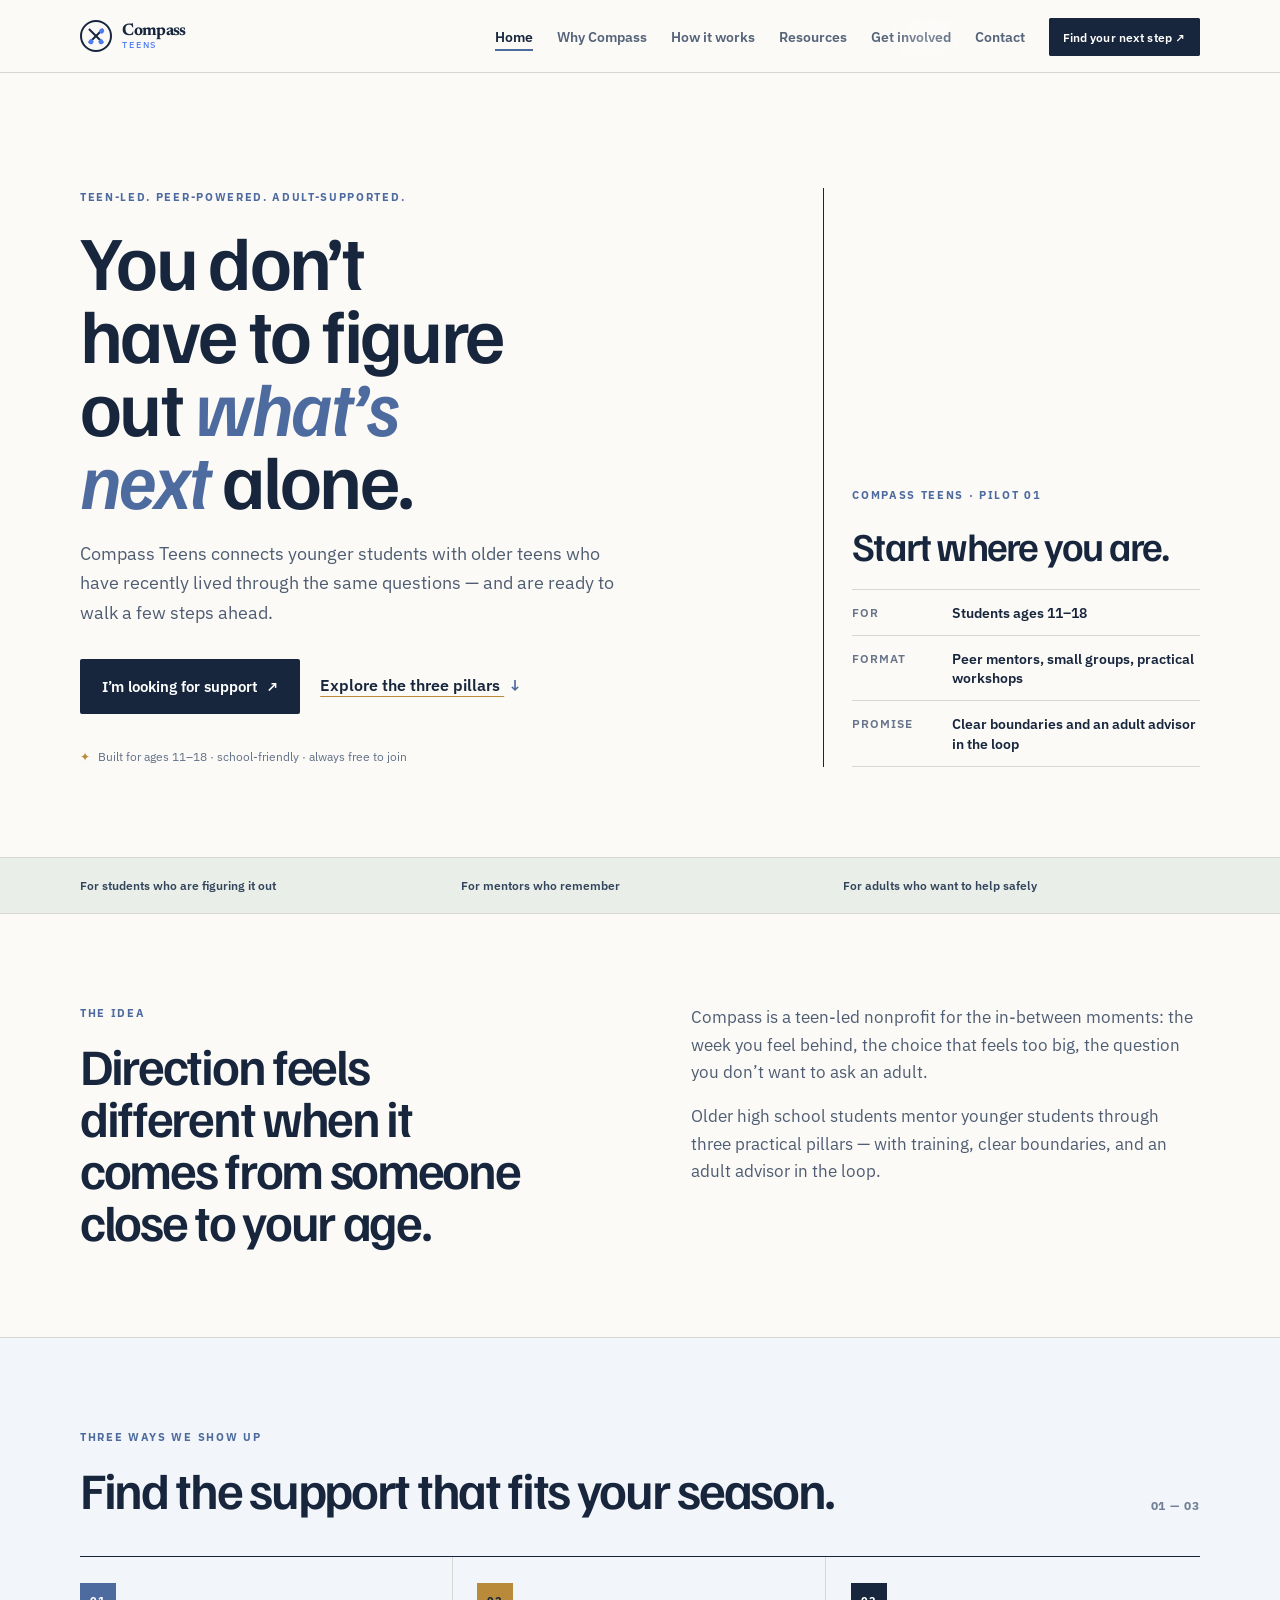
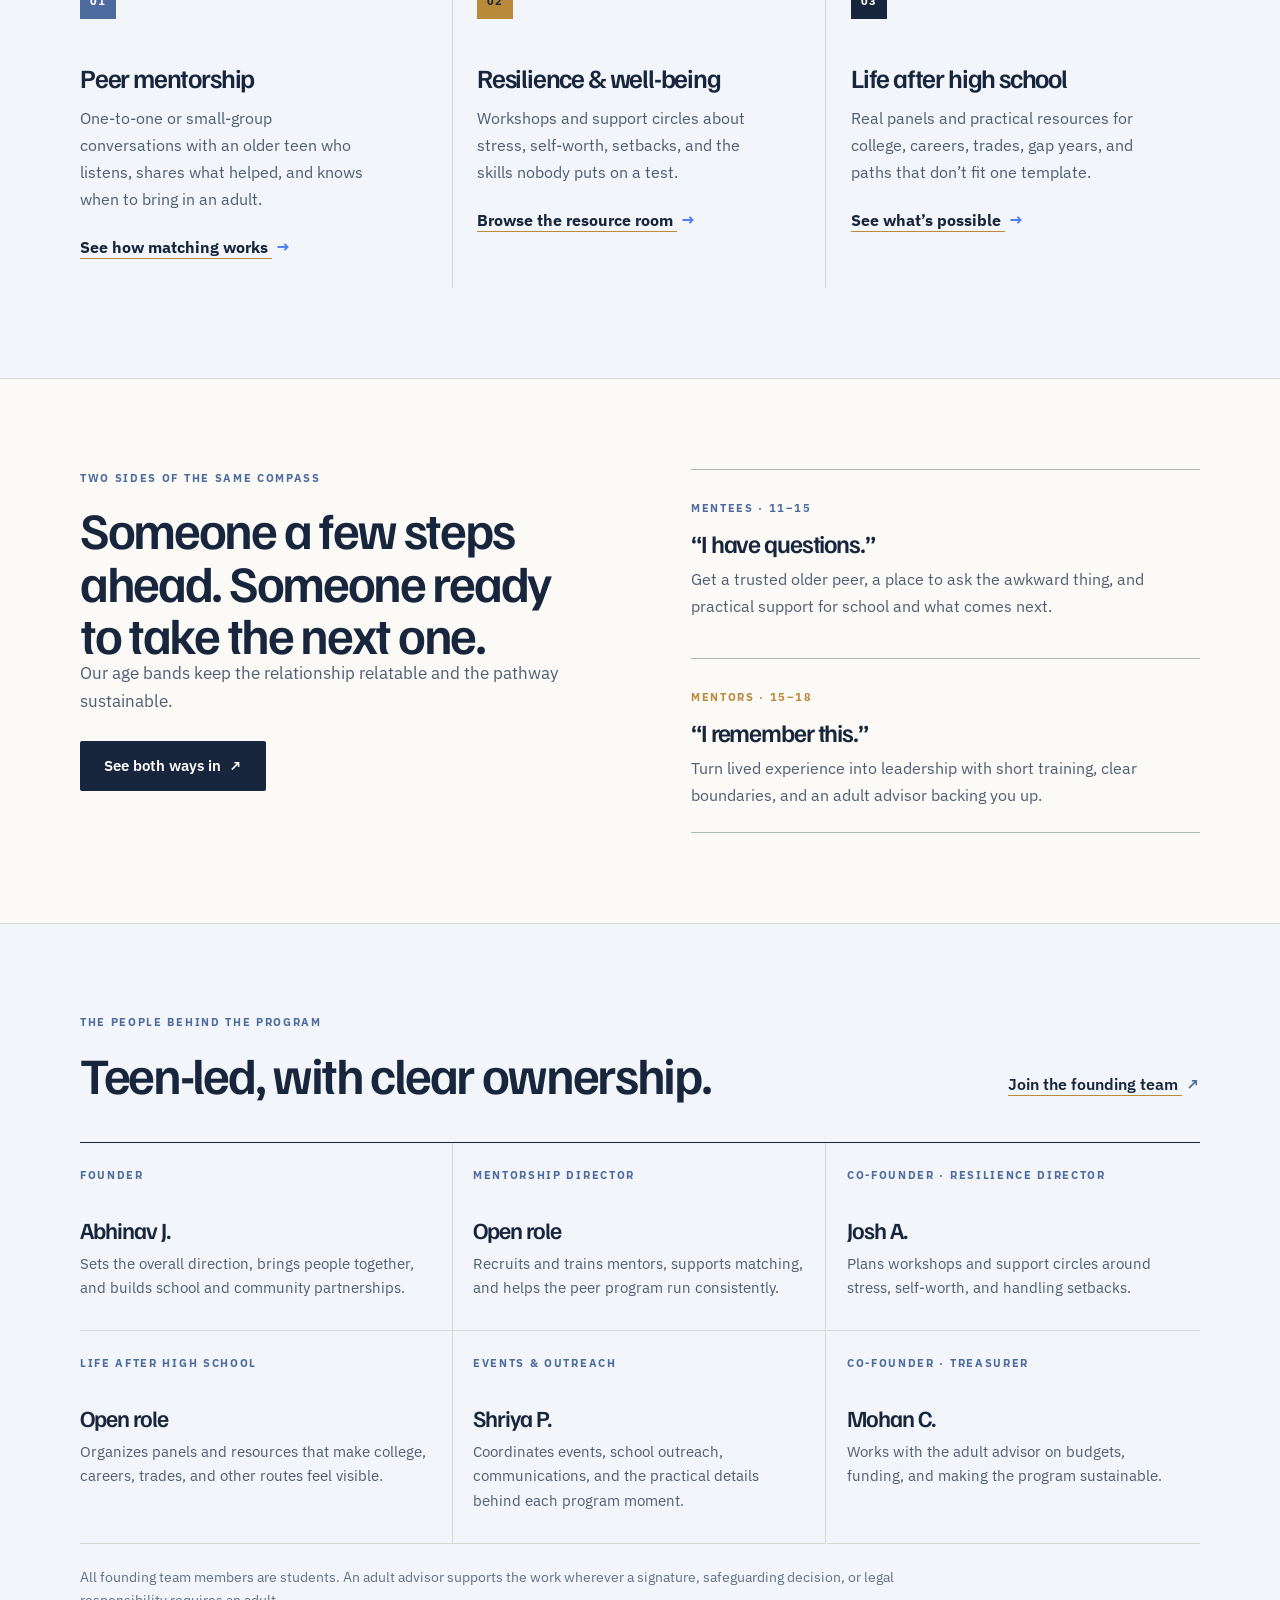
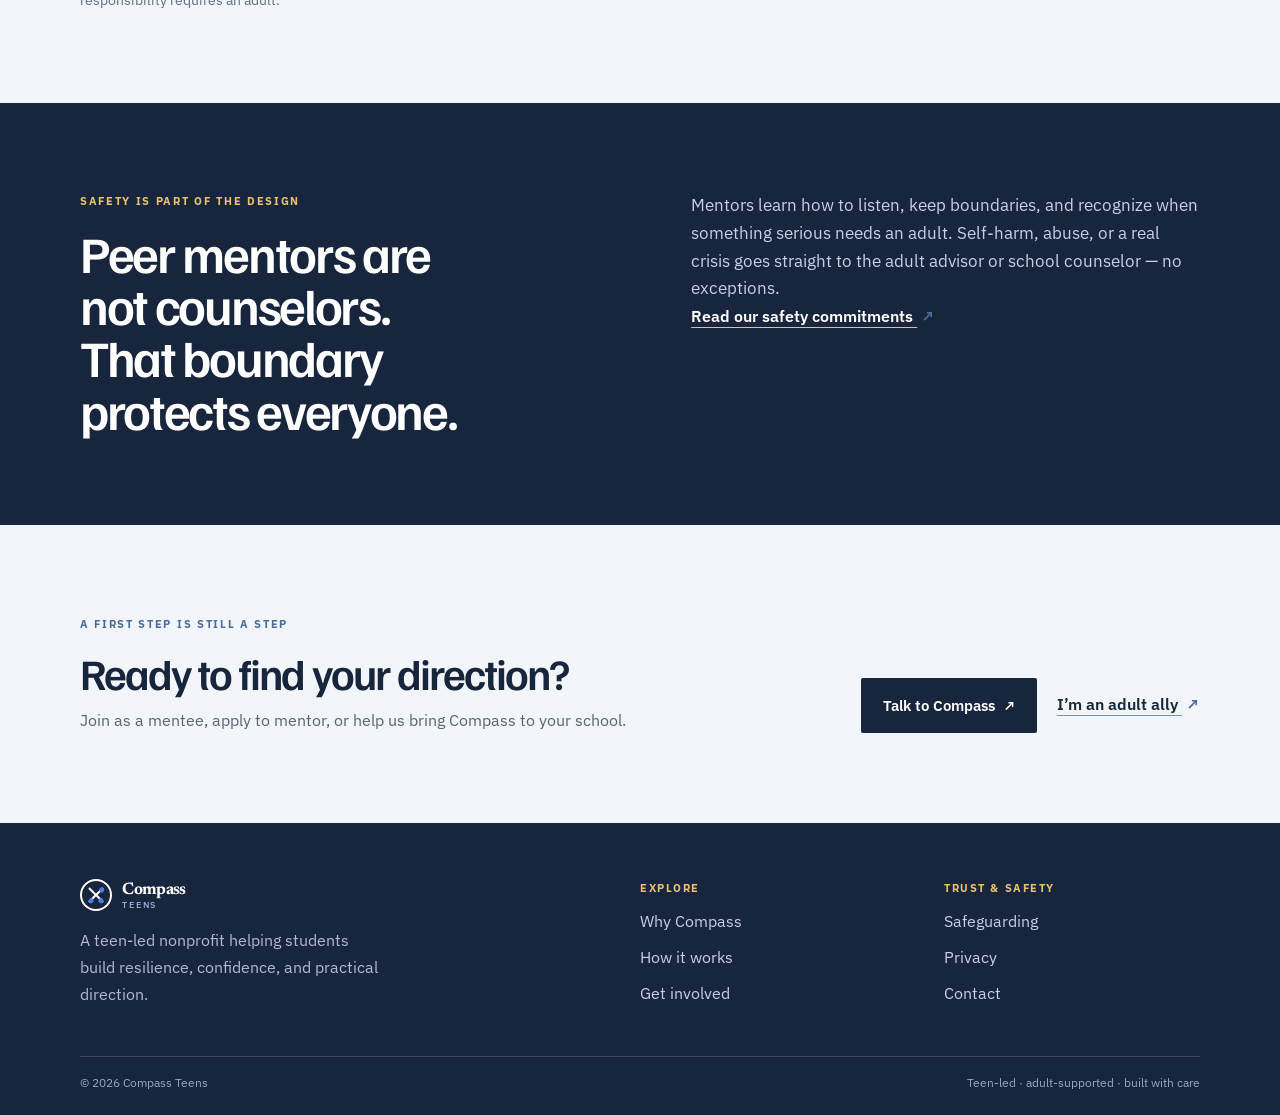
==== commit fd16c9d9: "Set Abhinav as founder" ====
--- a/index.html
+++ b/index.html
@@ -22,7 +22,7 @@
     <section class="section compass-intro"><div class="container intro-grid"><div><p class="eyebrow muted">The idea</p><h2>Direction feels different when it comes from someone close to your age.</h2></div><div><p>Compass is a teen-led nonprofit for the in-between moments: the week you feel behind, the choice that feels too big, the question you don’t want to ask an adult.</p><p>Older high school students mentor younger students through three practical pillars — with training, clear boundaries, and an adult advisor in the loop.</p></div></div></section>
     <section class="section programs-section" id="programs"><div class="container"><div class="section-heading"><div><p class="eyebrow muted">Three ways we show up</p><h2>Find the support that fits your season.</h2></div><span class="section-index">01 — 03</span></div><div class="program-grid"><article class="program-card program-sun"><span class="program-number">01</span><div class="program-icon">↗</div><h3>Peer mentorship</h3><p>One-to-one or small-group conversations with an older teen who listens, shares what helped, and knows when to bring in an adult.</p><a href="how-it-works.html#matching">See how matching works <span>→</span></a></article><article class="program-card program-lilac"><span class="program-number">02</span><div class="program-icon">≈</div><h3>Resilience &amp; well-being</h3><p>Workshops and support circles about stress, self-worth, setbacks, and the skills nobody puts on a test.</p><a href="resources.html">Browse the resource room <span>→</span></a></article><article class="program-card program-sky"><span class="program-number">03</span><div class="program-icon">↗</div><h3>Life after high school</h3><p>Real panels and practical resources for college, careers, trades, gap years, and paths that don’t fit one template.</p><a href="resources.html">See what’s possible <span>→</span></a></article></div></div></section>
     <section class="section age-section"><div class="container age-grid"><div class="age-copy"><p class="eyebrow muted">Two sides of the same compass</p><h2>Someone a few steps ahead. Someone ready to take the next one.</h2><p>Our age bands keep the relationship relatable and the pathway sustainable.</p><a class="btn btn-dark" href="get-involved.html">See both ways in <span>↗</span></a></div><div class="age-cards"><article class="age-card"><span class="age-label">MENTEES · 11–15</span><h3>“I have questions.”</h3><p>Get a trusted older peer, a place to ask the awkward thing, and practical support for school and what comes next.</p></article><article class="age-card mentor-card"><span class="age-label">MENTORS · 15–18</span><h3>“I remember this.”</h3><p>Turn lived experience into leadership with short training, clear boundaries, and an adult advisor backing you up.</p></article></div></div></section>
-    <section class="section team-section" id="team"><div class="container"><div class="section-heading"><div><p class="eyebrow muted">The people behind the program</p><h2>Teen-led, with clear ownership.</h2></div><a class="text-link" href="get-involved.html">Join the founding team <span>↗</span></a></div><div class="team-grid"><article class="team-card"><span class="team-role">CO-FOUNDER</span><h3>Abhinav J.</h3><p>Sets the overall direction, brings people together, and builds school and community partnerships.</p></article><article class="team-card"><span class="team-role">MENTORSHIP DIRECTOR</span><h3>Open role</h3><p>Recruits and trains mentors, supports matching, and helps the peer program run consistently.</p></article><article class="team-card"><span class="team-role">CO-FOUNDER · RESILIENCE DIRECTOR</span><h3>Josh A.</h3><p>Plans workshops and support circles around stress, self-worth, and handling setbacks.</p></article><article class="team-card"><span class="team-role">LIFE AFTER HIGH SCHOOL</span><h3>Open role</h3><p>Organizes panels and resources that make college, careers, trades, and other routes feel visible.</p></article><article class="team-card"><span class="team-role">EVENTS &amp; OUTREACH</span><h3>Shriya P.</h3><p>Coordinates events, school outreach, communications, and the practical details behind each program moment.</p></article><article class="team-card"><span class="team-role">CO-FOUNDER · TREASURER</span><h3>Mohan C.</h3><p>Works with the adult advisor on budgets, funding, and making the program sustainable.</p></article></div><p class="team-note">All founding team members are students. An adult advisor supports the work wherever a signature, safeguarding decision, or legal responsibility requires an adult.</p></div></section>
+    <section class="section team-section" id="team"><div class="container"><div class="section-heading"><div><p class="eyebrow muted">The people behind the program</p><h2>Teen-led, with clear ownership.</h2></div><a class="text-link" href="get-involved.html">Join the founding team <span>↗</span></a></div><div class="team-grid"><article class="team-card"><span class="team-role">FOUNDER</span><h3>Abhinav J.</h3><p>Sets the overall direction, brings people together, and builds school and community partnerships.</p></article><article class="team-card"><span class="team-role">MENTORSHIP DIRECTOR</span><h3>Open role</h3><p>Recruits and trains mentors, supports matching, and helps the peer program run consistently.</p></article><article class="team-card"><span class="team-role">CO-FOUNDER · RESILIENCE DIRECTOR</span><h3>Josh A.</h3><p>Plans workshops and support circles around stress, self-worth, and handling setbacks.</p></article><article class="team-card"><span class="team-role">LIFE AFTER HIGH SCHOOL</span><h3>Open role</h3><p>Organizes panels and resources that make college, careers, trades, and other routes feel visible.</p></article><article class="team-card"><span class="team-role">EVENTS &amp; OUTREACH</span><h3>Shriya P.</h3><p>Coordinates events, school outreach, communications, and the practical details behind each program moment.</p></article><article class="team-card"><span class="team-role">CO-FOUNDER · TREASURER</span><h3>Mohan C.</h3><p>Works with the adult advisor on budgets, funding, and making the program sustainable.</p></article></div><p class="team-note">All founding team members are students. An adult advisor supports the work wherever a signature, safeguarding decision, or legal responsibility requires an adult.</p></div></section>
     <section class="section safety-section"><div class="container safety-grid"><div><p class="eyebrow">Safety is part of the design</p><h2>Peer mentors are not counselors. That boundary protects everyone.</h2></div><div><p>Mentors learn how to listen, keep boundaries, and recognize when something serious needs an adult. Self-harm, abuse, or a real crisis goes straight to the adult advisor or school counselor — no exceptions.</p><a class="text-link light" href="safeguarding.html">Read our safety commitments <span>↗</span></a></div></div></section>
     <section class="section cta-section"><div class="container cta-card"><div><p class="eyebrow muted">A first step is still a step</p><h2>Ready to find your direction?</h2><p>Join as a mentee, apply to mentor, or help us bring Compass to your school.</p></div><div class="cta-actions"><a class="btn btn-compass" href="contact.html?type=teen">Talk to Compass <span>↗</span></a><a class="text-link" href="contact.html?type=educator">I’m an adult ally <span>↗</span></a></div></div></section>
   </main>
